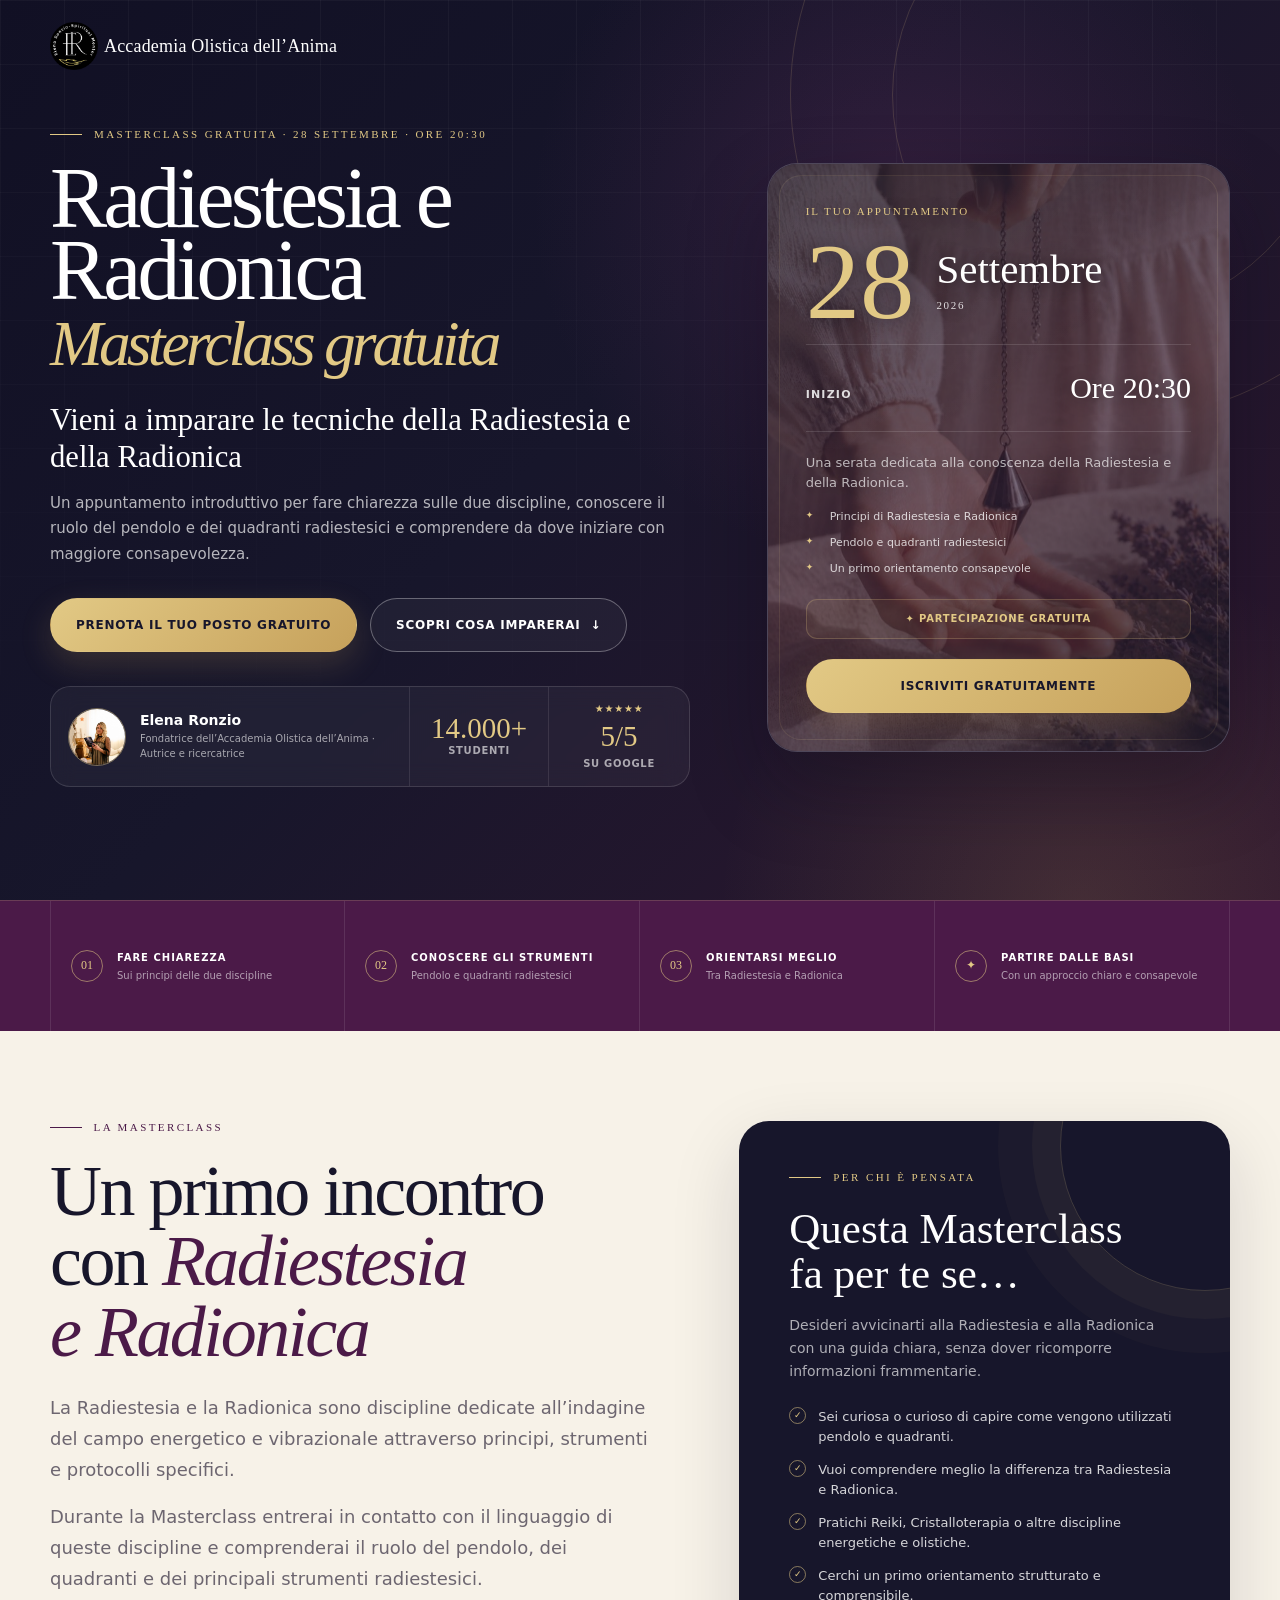
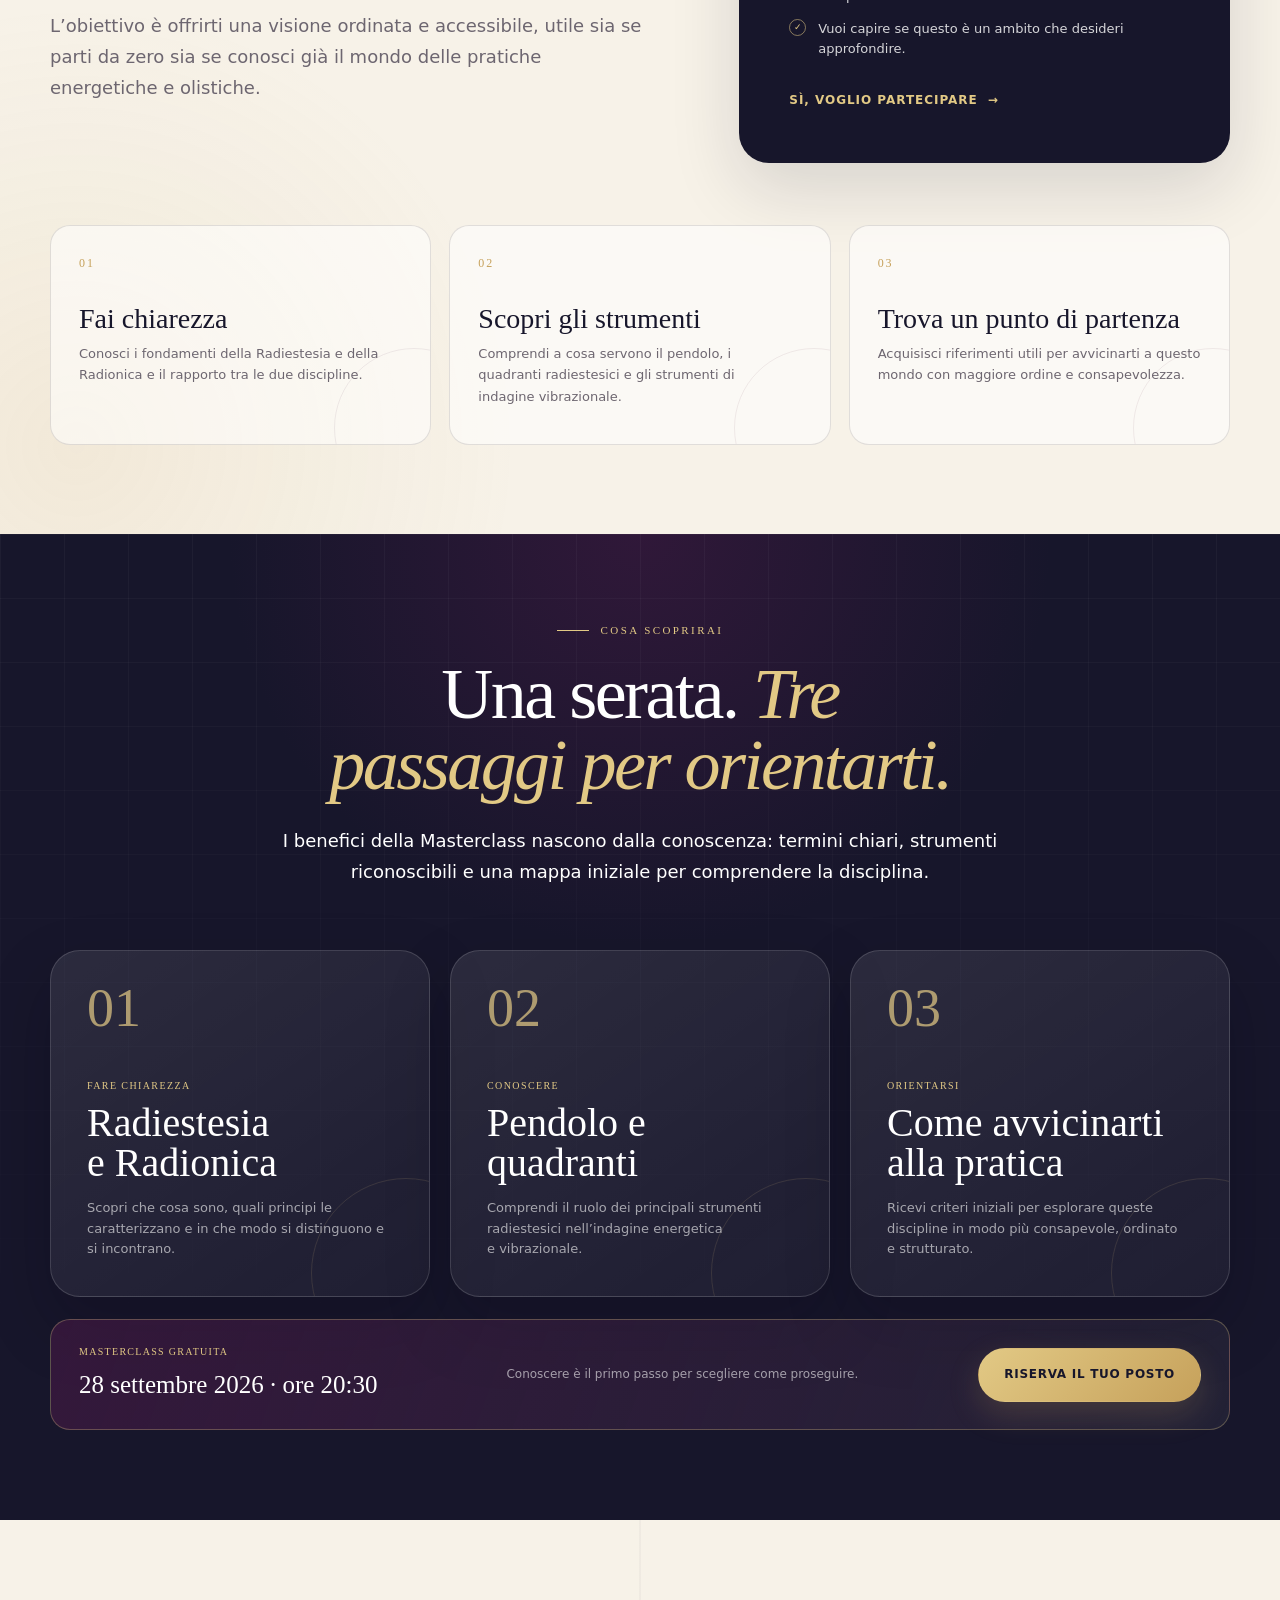
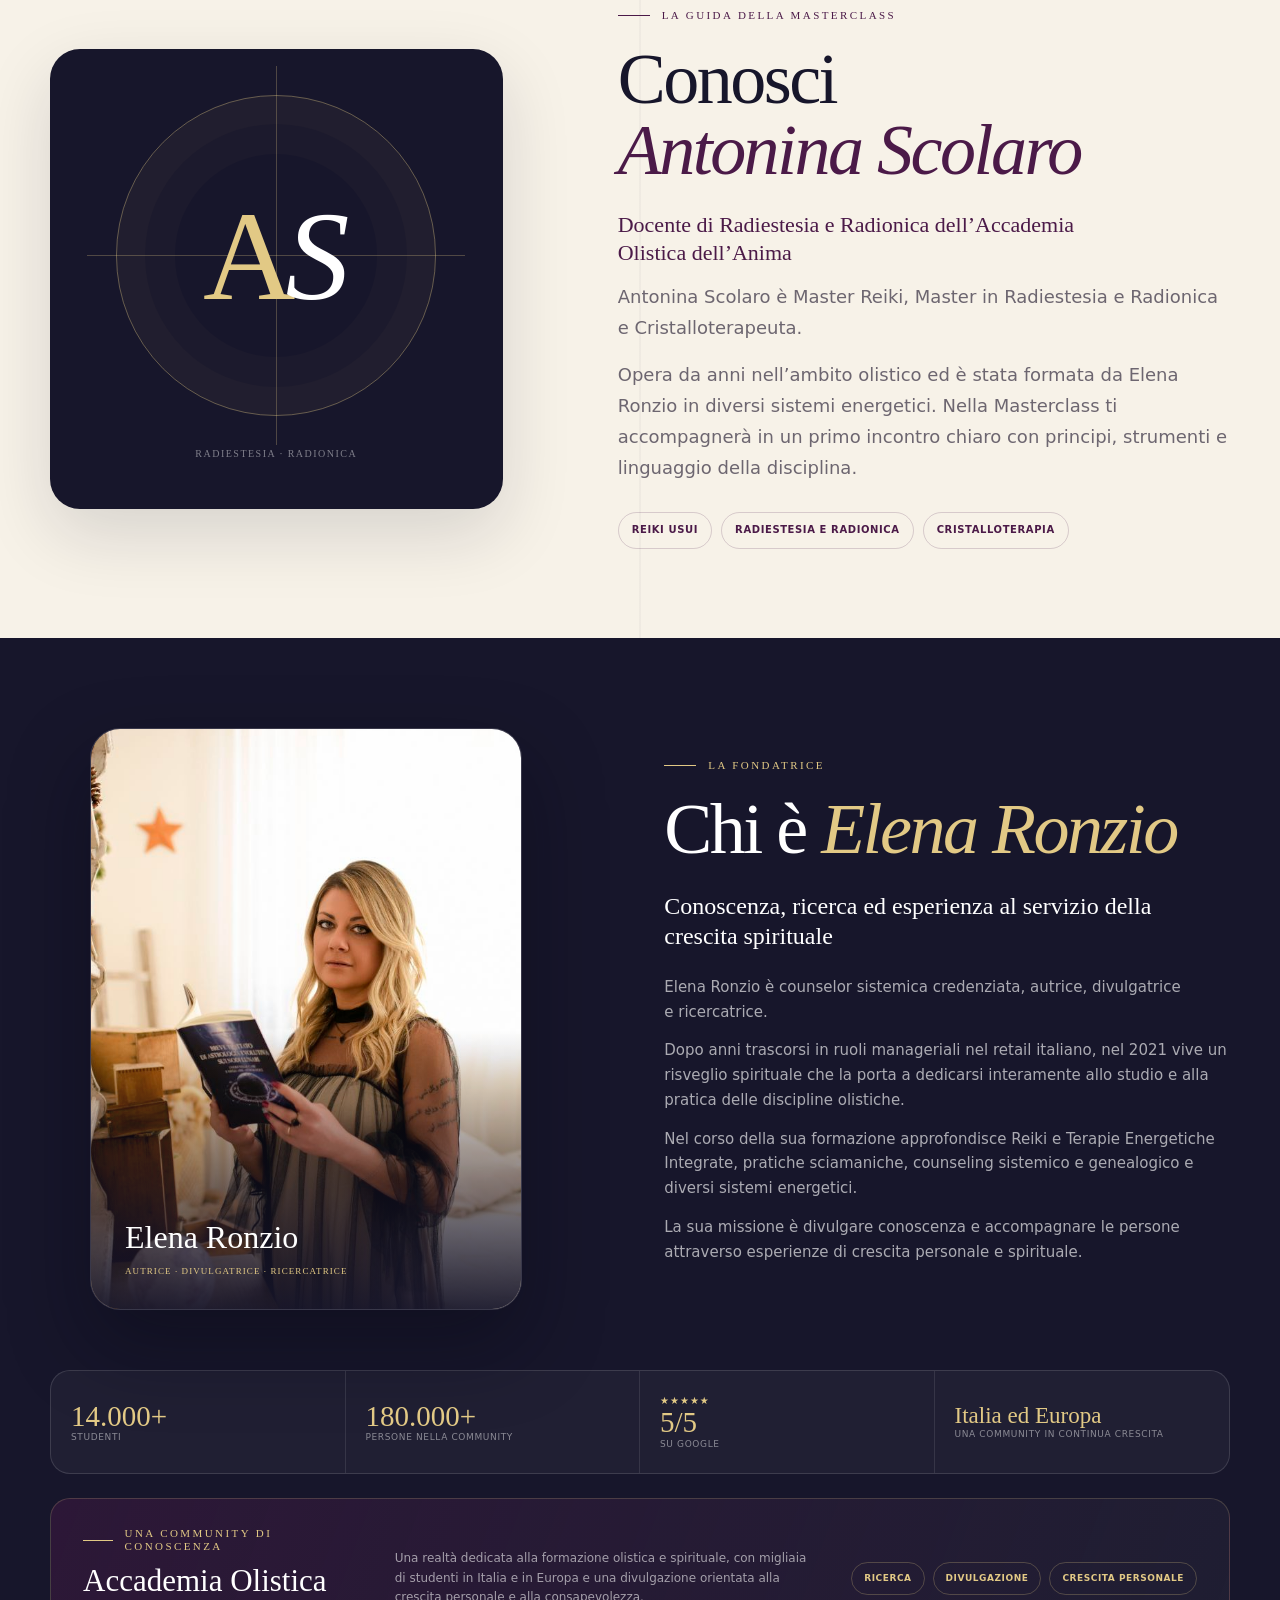
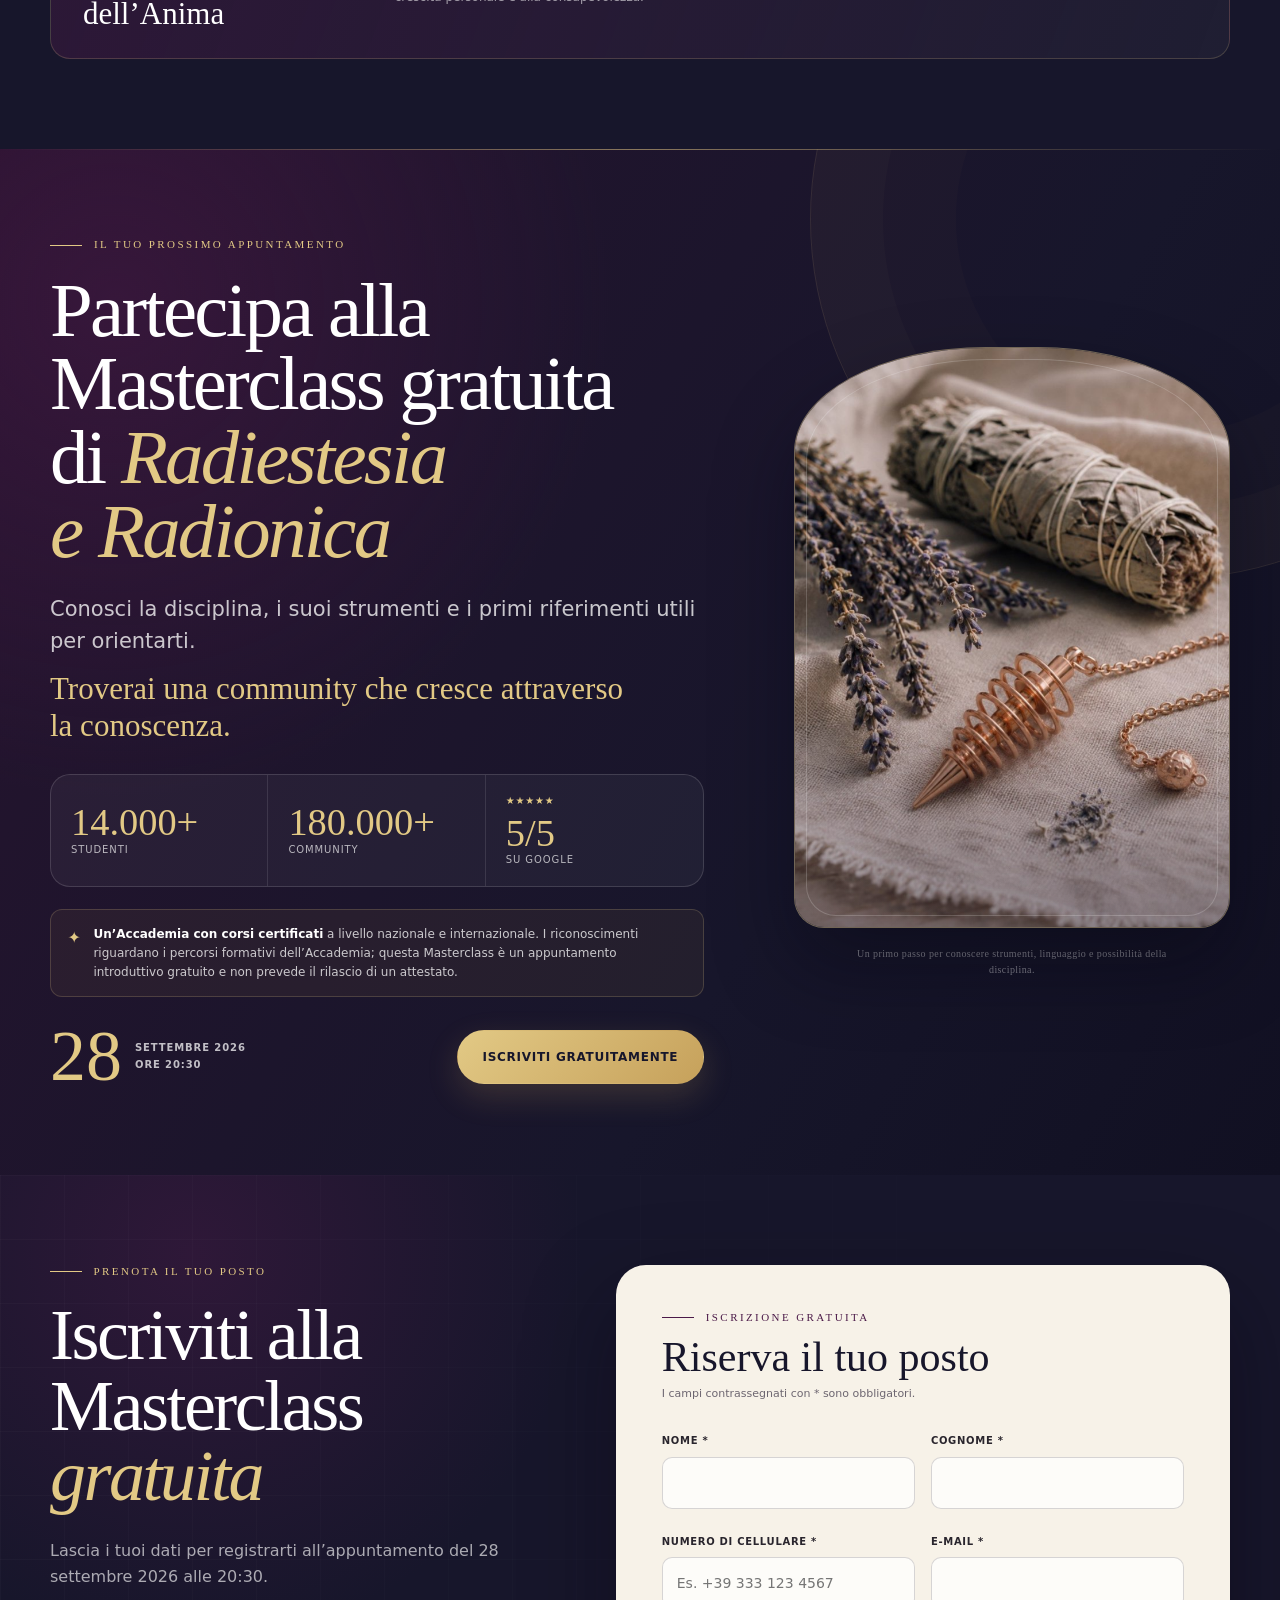
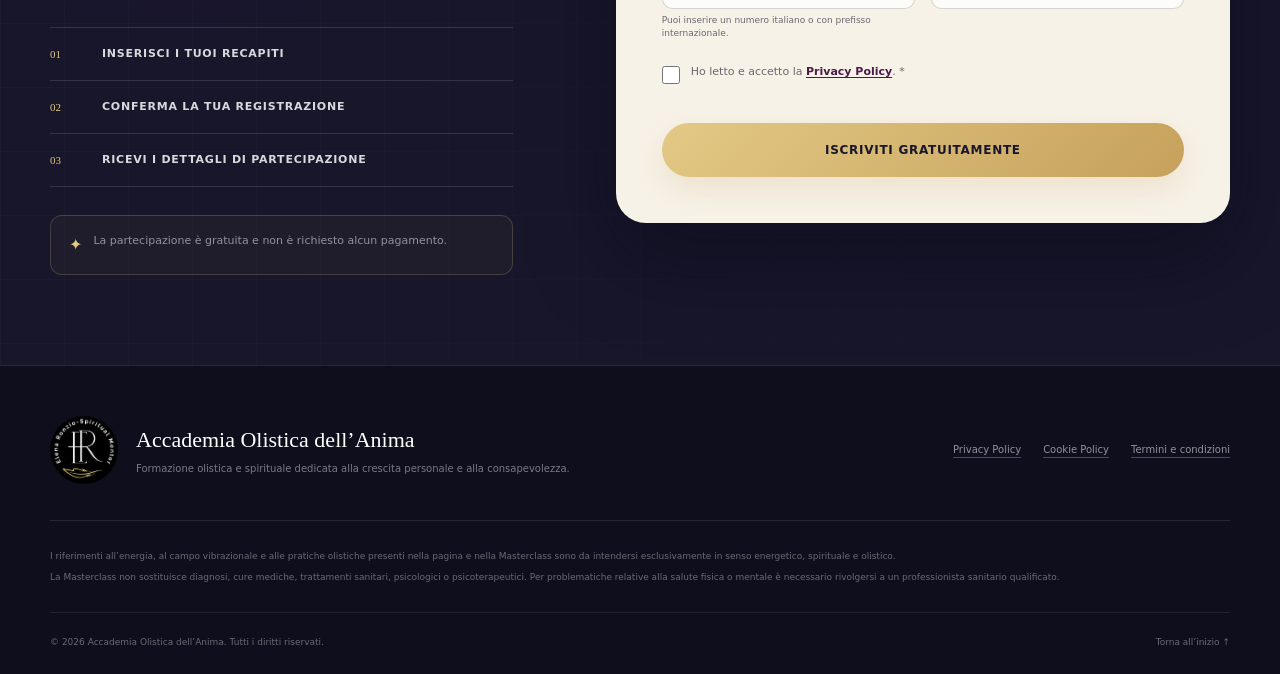
==== index.html @ 761c7198 "Publish landing Masterclass Radiestesia" ====
<!doctype html>
<html lang="it">
<head>
  <meta charset="utf-8">
  <meta name="viewport" content="width=device-width, initial-scale=1">

  <title>Masterclass gratuita di Radiestesia e Radionica | 28 settembre</title>
  <meta name="description" content="Partecipa alla Masterclass gratuita di Radiestesia e Radionica dell’Accademia Olistica dell’Anima: 28 settembre 2026 alle 20:30. Scopri principi, strumenti e tecniche della disciplina.">
  <meta name="theme-color" content="#17162B">

  <!-- TODO PUBBLICAZIONE: sostituire con la URL canonica definitiva.
  <link rel="canonical" href="https://dominio.it/masterclass-radiestesia-radionica/">
  -->

  <meta property="og:type" content="website">
  <meta property="og:locale" content="it_IT">
  <meta property="og:title" content="Masterclass gratuita di Radiestesia e Radionica | 28 settembre">
  <meta property="og:description" content="Un appuntamento gratuito per conoscere Radiestesia e Radionica, il pendolo, i quadranti e i principali strumenti della disciplina. 28 settembre 2026, ore 20:30.">
  <!-- TODO PUBBLICAZIONE: configurare og:url e l’URL assoluto di og:image.
  <meta property="og:url" content="https://dominio.it/masterclass-radiestesia-radionica/">
  <meta property="og:image" content="https://dominio.it/assets/images/og-masterclass-radiestesia.jpg">
  -->

  <link rel="icon" type="image/png" href="assets/images/logo-elena-ronzio.png">
  <link rel="preload" as="image" href="assets/images/logo-elena-ronzio.png">
  <link rel="preload" as="image" href="assets/images/pendolo-masterclass.jpg">
  <link rel="stylesheet" href="css/style.css">
  <script defer src="js/script.js"></script>

  <script type="application/ld+json">
  {
    "@context": "https://schema.org",
    "@type": "Event",
    "name": "Masterclass gratuita di Radiestesia e Radionica",
    "description": "Un appuntamento introduttivo per conoscere i principi, gli strumenti e le tecniche della Radiestesia e della Radionica.",
    "startDate": "2026-09-28T20:30:00+02:00",
    "eventStatus": "https://schema.org/EventScheduled",
    "isAccessibleForFree": true,
    "inLanguage": "it",
    "organizer": {
      "@type": "Organization",
      "name": "Accademia Olistica dell’Anima"
    },
    "performer": {
      "@type": "Person",
      "name": "Antonina Scolaro"
    },
    "offers": {
      "@type": "Offer",
      "price": "0",
      "priceCurrency": "EUR",
      "availability": "https://schema.org/InStock"
    }
  }
  </script>
</head>

<body>
  <a class="skip-link" href="#contenuto">Vai al contenuto</a>

  <header class="site-header" id="site-header">
    <div class="container header__inner">
      <a class="brand" href="#top" aria-label="Torna all’inizio">
        <img
          class="brand__logo"
          src="assets/images/logo-elena-ronzio.png"
          alt="Elena Ronzio – Spiritual Mentor"
          width="1182"
          height="1182"
          decoding="async"
        >
        <span class="brand__name">Accademia Olistica dell’Anima</span>
      </a>
    </div>
  </header>

  <main id="contenuto" tabindex="-1">
    <section class="hero" id="top" aria-labelledby="hero-title">
      <div class="hero__grid" aria-hidden="true"></div>
      <div class="hero__orbit hero__orbit--one" aria-hidden="true"></div>
      <div class="hero__orbit hero__orbit--two" aria-hidden="true"></div>

      <div class="container hero__inner">
        <div class="hero__content" data-reveal="left">
          <p class="eyebrow eyebrow--light"><span></span> Masterclass gratuita · 28 settembre · ore 20:30</p>
          <h1 id="hero-title" data-compose>Radiestesia e<br>Radionica <em>Masterclass gratuita</em></h1>
          <p class="hero__payoff">Vieni a imparare le tecniche della Radiestesia e della Radionica</p>
          <p class="hero__intro">Un appuntamento introduttivo per fare chiarezza sulle due discipline, conoscere il ruolo del pendolo e dei quadranti radiestesici e comprendere da dove iniziare con maggiore consapevolezza.</p>

          <div class="hero__actions">
            <a class="button button--gold" href="#iscrizione">Prenota il tuo posto gratuito</a>
            <a class="button button--ghost" href="#masterclass">Scopri cosa imparerai <span aria-hidden="true">↓</span></a>
          </div>

          <div class="hero-proof" data-stagger aria-label="Elena Ronzio e i numeri dell’Accademia">
            <div class="hero-proof__profile">
              <img src="assets/images/elena-ronzio.jpg" alt="" width="1280" height="853" loading="eager" decoding="async">
              <div>
                <strong>Elena Ronzio</strong>
                <span>Fondatrice dell’Accademia Olistica dell’Anima · Autrice e ricercatrice</span>
              </div>
            </div>
            <div class="hero-proof__item">
              <strong>14.000+</strong>
              <span>studenti</span>
            </div>
            <div class="hero-proof__item hero-proof__rating">
              <span class="stars" aria-label="5 stelle su 5">★★★★★</span>
              <strong>5/5</strong>
              <span>su Google</span>
            </div>
          </div>
        </div>

        <aside class="event-card" aria-label="Dettagli della Masterclass gratuita" data-reveal="scale" data-reveal-delay="1" data-parallax-surface>
          <div class="journey-card__pendulum" aria-hidden="true"><span></span></div>
          <p class="event-card__kicker">Il tuo appuntamento</p>

          <time class="event-card__date" datetime="2026-09-28T20:30:00+02:00" aria-label="28 settembre 2026, ore 20:30">
            <span>28</span>
            <div><strong>Settembre</strong><small>2026</small></div>
          </time>

          <div class="event-card__time">
            <span>Inizio</span>
            <strong>Ore 20:30</strong>
          </div>

          <p class="event-card__intro">Una serata dedicata alla conoscenza della Radiestesia e della Radionica.</p>
          <ul class="event-card__topics">
            <li>Principi di Radiestesia e Radionica</li>
            <li>Pendolo e quadranti radiestesici</li>
            <li>Un primo orientamento consapevole</li>
          </ul>

          <p class="event-card__free"><span aria-hidden="true">✦</span> Partecipazione gratuita</p>
          <a class="button button--gold button--block" href="#iscrizione">Iscriviti gratuitamente</a>
        </aside>
      </div>
    </section>

    <section class="benefit-strip" aria-labelledby="benefit-title">
      <h2 class="sr-only" id="benefit-title">Benefici della Masterclass gratuita</h2>
      <div class="container benefit-strip__grid" data-stagger>
        <article class="benefit-item">
          <span class="benefit-item__icon" aria-hidden="true">01</span>
          <div><strong>Fare chiarezza</strong><span>Sui principi delle due discipline</span></div>
        </article>
        <article class="benefit-item">
          <span class="benefit-item__icon" aria-hidden="true">02</span>
          <div><strong>Conoscere gli strumenti</strong><span>Pendolo e quadranti radiestesici</span></div>
        </article>
        <article class="benefit-item">
          <span class="benefit-item__icon" aria-hidden="true">03</span>
          <div><strong>Orientarsi meglio</strong><span>Tra Radiestesia e Radionica</span></div>
        </article>
        <article class="benefit-item">
          <span class="benefit-item__icon" aria-hidden="true">✦</span>
          <div><strong>Partire dalle basi</strong><span>Con un approccio chiaro e consapevole</span></div>
        </article>
      </div>
    </section>

    <section class="section discipline" id="disciplina" aria-labelledby="discipline-title">
      <div class="container">
        <div class="discipline__top">
          <div class="section-heading" data-reveal="left">
            <p class="eyebrow"><span></span> La Masterclass</p>
            <h2 id="discipline-title" data-compose>Un primo incontro con <em>Radiestesia e Radionica</em></h2>
            <p>La Radiestesia e la Radionica sono discipline dedicate all’indagine del campo energetico e vibrazionale attraverso principi, strumenti e protocolli specifici.</p>
            <p>Durante la Masterclass entrerai in contatto con il linguaggio di queste discipline e comprenderai il ruolo del pendolo, dei quadranti e dei principali strumenti radiestesici.</p>
            <p>L’obiettivo è offrirti una visione ordinata e accessibile, utile sia se parti da zero sia se conosci già il mondo delle pratiche energetiche e olistiche.</p>
          </div>

          <aside class="audience-card" data-reveal="right" data-reveal-delay="1" aria-labelledby="audience-title">
            <p class="eyebrow eyebrow--light"><span></span> Per chi è pensata</p>
            <h3 id="audience-title">Questa Masterclass fa per te se…</h3>
            <p>Desideri avvicinarti alla Radiestesia e alla Radionica con una guida chiara, senza dover ricomporre informazioni frammentarie.</p>
            <ul class="check-list">
              <li>Sei curiosa o curioso di capire come vengono utilizzati pendolo e quadranti.</li>
              <li>Vuoi comprendere meglio la differenza tra Radiestesia e Radionica.</li>
              <li>Pratichi Reiki, Cristalloterapia o altre discipline energetiche e olistiche.</li>
              <li>Cerchi un primo orientamento strutturato e comprensibile.</li>
              <li>Vuoi capire se questo è un ambito che desideri approfondire.</li>
            </ul>
            <a class="text-link" href="#iscrizione">Sì, voglio partecipare <span aria-hidden="true">→</span></a>
          </aside>
        </div>

        <div class="discipline-cards" data-stagger>
          <article class="info-card">
            <span class="info-card__number">01</span>
            <h3>Fai chiarezza</h3>
            <p>Conosci i fondamenti della Radiestesia e della Radionica e il rapporto tra le due discipline.</p>
          </article>
          <article class="info-card">
            <span class="info-card__number">02</span>
            <h3>Scopri gli strumenti</h3>
            <p>Comprendi a cosa servono il pendolo, i quadranti radiestesici e gli strumenti di indagine vibrazionale.</p>
          </article>
          <article class="info-card">
            <span class="info-card__number">03</span>
            <h3>Trova un punto di partenza</h3>
            <p>Acquisisci riferimenti utili per avvicinarti a questo mondo con maggiore ordine e consapevolezza.</p>
          </article>
        </div>
      </div>
    </section>

    <section class="section levels masterclass-program" id="masterclass" aria-labelledby="masterclass-title">
      <div class="levels__grid" aria-hidden="true"></div>
      <div class="container">
        <header class="section-heading section-heading--center section-heading--light" data-reveal="up">
          <p class="eyebrow eyebrow--light"><span></span> Cosa scoprirai</p>
          <h2 id="masterclass-title" data-compose>Una serata. <em>Tre passaggi per orientarti.</em></h2>
          <p>I benefici della Masterclass nascono dalla conoscenza: termini chiari, strumenti riconoscibili e una mappa iniziale per comprendere la disciplina.</p>
        </header>

        <div class="masterclass-steps" data-stagger>
          <article class="masterclass-step">
            <span class="masterclass-step__number">01</span>
            <p class="masterclass-step__label">Fare chiarezza</p>
            <h3>Radiestesia e Radionica</h3>
            <p>Scopri che cosa sono, quali principi le caratterizzano e in che modo si distinguono e si incontrano.</p>
          </article>
          <article class="masterclass-step">
            <span class="masterclass-step__number">02</span>
            <p class="masterclass-step__label">Conoscere</p>
            <h3>Pendolo e quadranti</h3>
            <p>Comprendi il ruolo dei principali strumenti radiestesici nell’indagine energetica e vibrazionale.</p>
          </article>
          <article class="masterclass-step">
            <span class="masterclass-step__number">03</span>
            <p class="masterclass-step__label">Orientarsi</p>
            <h3>Come avvicinarti alla pratica</h3>
            <p>Ricevi criteri iniziali per esplorare queste discipline in modo più consapevole, ordinato e strutturato.</p>
          </article>
        </div>

        <div class="masterclass-ticket" data-reveal="scale">
          <div>
            <span>Masterclass gratuita</span>
            <strong>28 settembre 2026 · ore 20:30</strong>
          </div>
          <p>Conoscere è il primo passo per scegliere come proseguire.</p>
          <a class="button button--gold" href="#iscrizione">Riserva il tuo posto</a>
        </div>
      </div>
    </section>

    <section class="section teacher" id="docente" aria-labelledby="teacher-title">
      <div class="container teacher__inner">
        <div class="teacher__monogram" aria-hidden="true" data-reveal="scale">
          <div class="teacher__dial"><span>A</span><span>S</span></div>
          <p>Radiestesia · Radionica</p>
        </div>

        <div class="section-heading" data-reveal="right" data-reveal-delay="1">
          <p class="eyebrow"><span></span> La guida della Masterclass</p>
          <h2 id="teacher-title" data-compose>Conosci <em>Antonina Scolaro</em></h2>
          <p class="teacher__role">Docente di Radiestesia e Radionica dell’Accademia Olistica dell’Anima</p>
          <p>Antonina Scolaro è Master Reiki, Master in Radiestesia e Radionica e Cristalloterapeuta.</p>
          <p>Opera da anni nell’ambito olistico ed è stata formata da Elena Ronzio in diversi sistemi energetici. Nella Masterclass ti accompagnerà in un primo incontro chiaro con principi, strumenti e linguaggio della disciplina.</p>
          <div class="teacher__subjects" aria-label="Discipline approfondite">
            <span>Reiki Usui</span>
            <span>Radiestesia e Radionica</span>
            <span>Cristalloterapia</span>
          </div>
        </div>
      </div>
    </section>

    <section class="section founder" id="accademia" aria-labelledby="founder-title">
      <div class="container founder__inner">
        <figure class="founder__portrait" data-reveal="left">
          <div class="founder__image-wrap">
            <img
              src="assets/images/elena-ronzio.jpg"
              alt="Elena Ronzio, fondatrice dell’Accademia Olistica dell’Anima"
              width="1280"
              height="853"
              loading="lazy"
              decoding="async"
            >
            <div class="founder__caption">
              <strong>Elena Ronzio</strong>
              <span>Autrice · Divulgatrice · Ricercatrice</span>
            </div>
          </div>
        </figure>

        <div class="founder__content" data-reveal="right" data-reveal-delay="1">
          <p class="eyebrow eyebrow--light"><span></span> La fondatrice</p>
          <h2 id="founder-title" data-compose>Chi è <em>Elena Ronzio</em></h2>
          <p class="founder__subtitle">Conoscenza, ricerca ed esperienza al servizio della crescita spirituale</p>
          <p>Elena Ronzio è counselor sistemica credenziata, autrice, divulgatrice e ricercatrice.</p>
          <p>Dopo anni trascorsi in ruoli manageriali nel retail italiano, nel 2021 vive un risveglio spirituale che la porta a dedicarsi interamente allo studio e alla pratica delle discipline olistiche.</p>
          <p>Nel corso della sua formazione approfondisce Reiki e Terapie Energetiche Integrate, pratiche sciamaniche, counseling sistemico e genealogico e diversi sistemi energetici.</p>
          <p>La sua missione è divulgare conoscenza e accompagnare le persone attraverso esperienze di crescita personale e spirituale.</p>
        </div>
      </div>

      <div class="container founder__stats" data-stagger aria-label="Numeri dell’Accademia">
        <div><strong>14.000+</strong><span>studenti</span></div>
        <div><strong>180.000+</strong><span>persone nella community</span></div>
        <div class="founder__rating"><span class="stars" aria-label="5 stelle su 5">★★★★★</span><strong>5/5</strong><span>su Google</span></div>
        <div><strong>Italia ed Europa</strong><span>una community in continua crescita</span></div>
      </div>

      <article class="container academy-card" data-reveal="scale">
        <div>
          <p class="eyebrow eyebrow--light"><span></span> Una community di conoscenza</p>
          <h3>Accademia Olistica dell’Anima</h3>
        </div>
        <p>Una realtà dedicata alla formazione olistica e spirituale, con migliaia di studenti in Italia e in Europa e una divulgazione orientata alla crescita personale e alla consapevolezza.</p>
        <div class="academy-card__marks" aria-label="Ambiti dell’Accademia">
          <span>Ricerca</span>
          <span>Divulgazione</span>
          <span>Crescita personale</span>
        </div>
      </article>
    </section>

    <section class="section community-event" id="appuntamento" aria-labelledby="appointment-title">
      <div class="community-event__orbit" aria-hidden="true"></div>
      <div class="container community-event__inner">
        <div class="community-event__content" data-reveal="left">
          <p class="eyebrow eyebrow--light"><span></span> Il tuo prossimo appuntamento</p>
          <h2 id="appointment-title" data-compose>Partecipa alla Masterclass gratuita di <em>Radiestesia e Radionica</em></h2>
          <p class="community-event__lead">Conosci la disciplina, i suoi strumenti e i primi riferimenti utili per orientarti.</p>
          <p class="community-event__community">Troverai una community che cresce attraverso la conoscenza.</p>

          <div class="community-event__proof" data-stagger aria-label="Numeri e riconoscimenti dell’Accademia">
            <div><strong>14.000+</strong><span>studenti</span></div>
            <div><strong>180.000+</strong><span>community</span></div>
            <div class="community-event__rating"><span class="stars" aria-label="5 stelle su 5">★★★★★</span><strong>5/5</strong><span>su Google</span></div>
          </div>

          <div class="community-event__recognition" data-reveal="up">
            <span aria-hidden="true">✦</span>
            <p><strong>Un’Accademia con corsi certificati</strong> a livello nazionale e internazionale. I riconoscimenti riguardano i percorsi formativi dell’Accademia; questa Masterclass è un appuntamento introduttivo gratuito e non prevede il rilascio di un attestato.</p>
          </div>

          <div class="community-event__action">
            <time datetime="2026-09-28T20:30:00+02:00" aria-label="28 settembre 2026, ore 20:30">
              <strong>28</strong>
              <span>Settembre 2026<br>Ore 20:30</span>
            </time>
            <a class="button button--gold" href="#iscrizione">Iscriviti gratuitamente</a>
          </div>
        </div>

        <figure class="community-event__visual" data-reveal="right">
          <div class="community-event__image-frame">
            <img src="assets/images/pendolo-community.jpg" alt="Pendolo radiestesico in rame accanto a lavanda e salvia" width="869" height="1100" loading="lazy" decoding="async" data-parallax>
          </div>
          <figcaption>Un primo passo per conoscere strumenti, linguaggio e possibilità della disciplina.</figcaption>
        </figure>
      </div>
    </section>

    <section class="section contact" id="iscrizione" aria-labelledby="registration-title">
      <div class="contact__grid" aria-hidden="true"></div>
      <div class="container contact__inner">
        <div class="contact__content" data-reveal="left">
          <p class="eyebrow eyebrow--light"><span></span> Prenota il tuo posto</p>
          <h2 id="registration-title" data-compose>Iscriviti alla Masterclass <em>gratuita</em></h2>
          <p>Lascia i tuoi dati per registrarti all’appuntamento del 28 settembre 2026 alle 20:30.</p>

          <ol class="contact-steps" data-stagger>
            <li><span>01</span><strong>Inserisci i tuoi recapiti</strong></li>
            <li><span>02</span><strong>Conferma la tua registrazione</strong></li>
            <li><span>03</span><strong>Ricevi i dettagli di partecipazione</strong></li>
          </ol>

          <div class="contact__reassurance">
            <span aria-hidden="true">✦</span>
            <p>La partecipazione è gratuita e non è richiesto alcun pagamento.</p>
          </div>
        </div>

        <form class="lead-form" id="lead-form" novalidate data-reveal="right" data-reveal-delay="1">
          <header class="lead-form__header">
            <p class="eyebrow"><span></span> Iscrizione gratuita</p>
            <h3>Riserva il tuo posto</h3>
            <p>I campi contrassegnati con * sono obbligatori.</p>
          </header>

          <input type="hidden" name="interest" value="masterclass-radiestesia-2026-09-28">

          <div class="form-grid">
            <div class="field">
              <label for="first-name">Nome *</label>
              <input id="first-name" name="firstName" type="text" autocomplete="given-name" required aria-describedby="first-name-error">
              <span class="field__error" id="first-name-error" aria-live="polite"></span>
            </div>
            <div class="field">
              <label for="last-name">Cognome *</label>
              <input id="last-name" name="lastName" type="text" autocomplete="family-name" required aria-describedby="last-name-error">
              <span class="field__error" id="last-name-error" aria-live="polite"></span>
            </div>
            <div class="field">
              <label for="phone">Numero di cellulare *</label>
              <input id="phone" name="phone" type="tel" inputmode="tel" autocomplete="tel" placeholder="Es. +39 333 123 4567" pattern="[+0-9 ().-]{7,20}" required aria-describedby="phone-hint phone-error">
              <span class="field__hint" id="phone-hint">Puoi inserire un numero italiano o con prefisso internazionale.</span>
              <span class="field__error" id="phone-error" aria-live="polite"></span>
            </div>
            <div class="field">
              <label for="email">E-mail *</label>
              <input id="email" name="email" type="email" autocomplete="email" required aria-describedby="email-error">
              <span class="field__error" id="email-error" aria-live="polite"></span>
            </div>

            <div class="honeypot" aria-hidden="true">
              <label for="website">Non compilare questo campo</label>
              <input id="website" name="website" type="text" tabindex="-1" autocomplete="off">
            </div>

            <div class="field field--full field--checkbox">
              <input id="privacy" name="privacy" type="checkbox" required aria-describedby="privacy-error">
              <label for="privacy">Ho letto e accetto la <a href="privacy-policy.html" data-legal-dialog data-dialog-title="Privacy Policy">Privacy Policy</a>. *</label>
              <span class="field__error" id="privacy-error" aria-live="polite"></span>
            </div>
          </div>

          <button class="button button--gold button--block lead-form__submit" type="submit">
            <span>Iscriviti gratuitamente</span>
          </button>
          <div class="form-status" id="form-status" role="status" aria-live="polite" tabindex="-1"></div>
        </form>
      </div>
    </section>
  </main>

  <footer class="site-footer">
    <div class="container site-footer__top">
      <div class="footer-brand">
        <img src="assets/images/logo-elena-ronzio.png" alt="Elena Ronzio – Spiritual Mentor" width="1182" height="1182" loading="lazy" decoding="async">
        <div><strong>Accademia Olistica dell’Anima</strong><p>Formazione olistica e spirituale dedicata alla crescita personale e alla consapevolezza.</p></div>
      </div>
      <nav class="footer-nav" aria-label="Link legali">
        <a href="privacy-policy.html" data-legal-dialog data-dialog-title="Privacy Policy">Privacy Policy</a>
        <a href="cookie-policy.html" data-legal-dialog data-dialog-title="Cookie Policy">Cookie Policy</a>
        <a href="termini-condizioni.html" data-legal-dialog data-dialog-title="Termini e condizioni">Termini e condizioni</a>
      </nav>
    </div>

    <div class="container site-footer__disclaimer">
      <p>I riferimenti all’energia, al campo vibrazionale e alle pratiche olistiche presenti nella pagina e nella Masterclass sono da intendersi esclusivamente in senso energetico, spirituale e olistico.</p>
      <p>La Masterclass non sostituisce diagnosi, cure mediche, trattamenti sanitari, psicologici o psicoterapeutici. Per problematiche relative alla salute fisica o mentale è necessario rivolgersi a un professionista sanitario qualificato.</p>
    </div>

    <div class="container site-footer__bottom">
      <p>© <span id="current-year">2026</span> Accademia Olistica dell’Anima. Tutti i diritti riservati.</p>
      <a href="#top">Torna all’inizio <span aria-hidden="true">↑</span></a>
    </div>
  </footer>

  <div class="mobile-cta" id="mobile-cta">
    <div><strong>Masterclass gratuita</strong><span>28 settembre · ore 20:30</span></div>
    <a class="button button--gold button--sm" href="#iscrizione">Iscriviti gratis</a>
  </div>

  <dialog class="legal-dialog" id="legal-dialog" aria-labelledby="legal-dialog-title">
    <div class="legal-dialog__surface">
      <header class="legal-dialog__header">
        <div>
          <span>Accademia Olistica dell’Anima</span>
          <h2 id="legal-dialog-title">Documento legale</h2>
        </div>
        <button class="legal-dialog__close" type="button" data-legal-close aria-label="Chiudi il documento">
          <span aria-hidden="true">×</span>
        </button>
      </header>
      <div class="legal-dialog__body">
        <iframe id="legal-dialog-frame" title="Documento legale" loading="lazy"></iframe>
      </div>
    </div>
  </dialog>
</body>
</html>
---- css/style.css ----
/*
  Landing Masterclass gratuita di Radiestesia e Radionica
  ---------------------------------------------------------------
  I file font previsti dal design system sono:
  - Perandory-Condensed.woff2
  - OldNewspaperTypes-Regular.woff2
  - PublicSans-Regular.woff2
  - PublicSans-SemiBold.woff2
  - PublicSans-Bold.woff2

  Inserirli in /assets/fonts e attivare i blocchi @font-face qui sotto.
  Le dichiarazioni restano commentate finché i file originali non vengono
  forniti, evitando richieste 404. Il layout include fallback metricamente
  robusti e mantiene la stessa gerarchia visiva.
*/

/*
@font-face {
  font-family: "Perandory Condensed";
  src: url("../assets/fonts/Perandory-Condensed.woff2") format("woff2");
  font-style: normal;
  font-weight: 400;
  font-display: swap;
}

@font-face {
  font-family: "OldNewspaperTypes";
  src: url("../assets/fonts/OldNewspaperTypes-Regular.woff2") format("woff2");
  font-style: normal;
  font-weight: 400;
  font-display: swap;
}

@font-face {
  font-family: "Public Sans";
  src: url("../assets/fonts/PublicSans-Regular.woff2") format("woff2");
  font-style: normal;
  font-weight: 400;
  font-display: swap;
}

@font-face {
  font-family: "Public Sans";
  src: url("../assets/fonts/PublicSans-SemiBold.woff2") format("woff2");
  font-style: normal;
  font-weight: 600;
  font-display: swap;
}

@font-face {
  font-family: "Public Sans";
  src: url("../assets/fonts/PublicSans-Bold.woff2") format("woff2");
  font-style: normal;
  font-weight: 700;
  font-display: swap;
}
*/

:root {
  --purple: #4b1a48;
  --purple-dark: #351132;
  --night: #17162b;
  --night-soft: #23213b;
  --gold: #c6a15b;
  --gold-light: #e2c985;
  --ivory: #f7f2e8;
  --ivory-deep: #eee5d6;
  --white: #ffffff;
  --ink: #29252d;
  --muted: #6d6670;
  --line: rgba(41, 37, 45, 0.13);
  --line-light: rgba(255, 255, 255, 0.15);
  --success: #1f6e53;
  --error: #a62e40;

  --font-display: "Perandory Condensed", "Bodoni 72", Didot, Georgia, serif;
  --font-editorial: "OldNewspaperTypes", "American Typewriter", Georgia, "Times New Roman", serif;
  --font-body: "Public Sans", Inter, ui-sans-serif, system-ui, -apple-system, BlinkMacSystemFont, "Segoe UI", Arial, sans-serif;

  --container: 1180px;
  --radius-sm: 12px;
  --radius: 20px;
  --radius-lg: 30px;
  --shadow-sm: 0 12px 30px rgba(23, 22, 43, 0.08);
  --shadow: 0 25px 70px rgba(23, 22, 43, 0.14);
  --ease: cubic-bezier(0.22, 1, 0.36, 1);
  --header-height: 0px;
}

*,
*::before,
*::after {
  box-sizing: border-box;
}

html {
  scroll-behavior: smooth;
  scroll-padding-top: calc(var(--header-height) + 20px);
  overflow-x: hidden;
}

@supports (overflow: clip) {
  html,
  body {
    overflow-x: clip;
  }
}

body {
  margin: 0;
  background: var(--ivory);
  color: var(--ink);
  font-family: var(--font-body);
  font-size: 16px;
  line-height: 1.65;
  -webkit-font-smoothing: antialiased;
  overflow-x: hidden;
}

body.menu-open {
  overflow: hidden;
}

img,
svg {
  display: block;
  max-width: 100%;
}

button,
input,
select {
  color: inherit;
  font: inherit;
}

button,
a {
  -webkit-tap-highlight-color: transparent;
}

a {
  color: inherit;
  text-decoration: none;
}

p,
h1,
h2,
h3,
h4,
ul,
ol,
dl,
figure {
  margin-top: 0;
}

h1,
h2,
h3,
h4 {
  text-wrap: balance;
}

p {
  text-wrap: pretty;
}

::selection {
  background: var(--gold);
  color: var(--night);
}

:focus-visible {
  outline: 3px solid var(--gold-light);
  outline-offset: 4px;
}

[id] {
  scroll-margin-top: calc(var(--header-height) + 22px);
}

.container {
  width: min(calc(100% - 48px), var(--container));
  margin-inline: auto;
}

.section {
  position: relative;
  padding-block: clamp(76px, 7vw, 104px);
}

.sr-only {
  position: absolute !important;
  width: 1px !important;
  height: 1px !important;
  padding: 0 !important;
  margin: -1px !important;
  overflow: hidden !important;
  clip: rect(0, 0, 0, 0) !important;
  white-space: nowrap !important;
  border: 0 !important;
}

.skip-link {
  position: fixed;
  z-index: 9999;
  top: 12px;
  left: 12px;
  padding: 10px 16px;
  border-radius: 999px;
  background: var(--gold-light);
  color: var(--night);
  font-size: 13px;
  font-weight: 700;
  transform: translateY(-150%);
  transition: transform 0.2s ease;
}

.skip-link:focus {
  transform: translateY(0);
}

.eyebrow {
  display: flex;
  align-items: center;
  gap: 12px;
  margin-bottom: 22px;
  color: var(--purple);
  font-family: var(--font-editorial);
  font-size: 11px;
  line-height: 1.2;
  letter-spacing: 0.22em;
  text-transform: uppercase;
}

.eyebrow > span {
  width: 32px;
  height: 1px;
  background: currentColor;
}

.eyebrow--light {
  color: var(--gold-light);
}

.section-heading {
  max-width: 680px;
}

.section-heading h2,
.founder__content h2,
.contact__content h2 {
  margin-bottom: 26px;
  color: var(--night);
  font-family: var(--font-display);
  font-size: clamp(43px, 5.7vw, 72px);
  font-weight: 400;
  line-height: 0.98;
  letter-spacing: -0.035em;
}

.section-heading h2 em,
.founder__content h2 em,
.contact__content h2 em {
  color: var(--purple);
  font-style: italic;
}

.section-heading > p:not(.eyebrow) {
  margin-bottom: 16px;
  color: var(--muted);
  font-size: clamp(16px, 1.6vw, 18px);
  line-height: 1.72;
}

.section-heading--center {
  margin-inline: auto;
  text-align: center;
}

.section-heading--center .eyebrow {
  justify-content: center;
}

.section-heading--light h2,
.section-heading--light > p:not(.eyebrow) {
  color: var(--white);
}

.section-heading--light h2 em {
  color: var(--gold-light);
}

.button {
  position: relative;
  display: inline-flex;
  min-height: 54px;
  align-items: center;
  justify-content: center;
  gap: 10px;
  overflow: hidden;
  padding: 15px 25px;
  border: 1px solid transparent;
  border-radius: 999px;
  cursor: pointer;
  font-family: var(--font-body);
  font-size: 12px;
  font-weight: 700;
  line-height: 1.2;
  letter-spacing: 0.06em;
  text-align: center;
  text-transform: uppercase;
  transition: transform 0.3s var(--ease), box-shadow 0.3s ease, background-color 0.3s ease, color 0.3s ease, border-color 0.3s ease;
}

.button::before {
  position: absolute;
  inset: 0;
  background: linear-gradient(110deg, transparent 20%, rgba(255, 255, 255, 0.25) 48%, transparent 72%);
  content: "";
  transform: translateX(-120%);
  transition: transform 0.6s var(--ease);
}

.button:hover {
  transform: translateY(-2px);
}

.button:hover::before {
  transform: translateX(120%);
}

.button--gold {
  background: linear-gradient(135deg, var(--gold-light), var(--gold));
  box-shadow: 0 12px 32px rgba(198, 161, 91, 0.2);
  color: var(--night);
}

.button--gold:hover {
  box-shadow: 0 16px 40px rgba(198, 161, 91, 0.32);
}

.button--ghost {
  border-color: rgba(255, 255, 255, 0.32);
  background: rgba(255, 255, 255, 0.04);
  color: var(--white);
}

.button--ghost:hover {
  border-color: var(--gold-light);
  background: rgba(255, 255, 255, 0.09);
}

.button--dark {
  background: var(--night);
  box-shadow: 0 12px 30px rgba(23, 22, 43, 0.18);
  color: var(--white);
}

.button--dark:hover {
  background: var(--purple);
}

.button--sm {
  min-height: 44px;
  padding: 12px 19px;
  font-size: 10px;
}

.button--block {
  width: 100%;
}

.text-link {
  display: inline-flex;
  align-items: center;
  gap: 10px;
  color: var(--gold-light);
  font-size: 12px;
  font-weight: 700;
  letter-spacing: 0.08em;
  text-transform: uppercase;
}

.text-link span {
  transition: transform 0.25s var(--ease);
}

.text-link:hover span {
  transform: translateX(5px);
}

/* Header */
.site-header {
  position: absolute;
  z-index: 1000;
  top: 0;
  right: 0;
  left: 0;
  min-height: var(--header-height);
  border: 0;
  background: transparent;
  box-shadow: none;
  pointer-events: none;
}

.site-header.is-scrolled {
  background: transparent;
  box-shadow: none;
}

.header__inner {
  display: flex;
  min-height: 92px;
  align-items: center;
  gap: 24px;
  padding-block: 18px;
}

.brand {
  display: inline-flex;
  flex: 0 0 auto;
  align-items: center;
  gap: 12px;
  color: var(--white);
  pointer-events: auto;
}

.brand__logo {
  width: 48px;
  height: 48px;
  flex: 0 0 48px;
  object-fit: contain;
}

.brand__name {
  font-family: var(--font-display);
  font-size: 18px;
  line-height: 1;
  letter-spacing: 0.01em;
  white-space: nowrap;
}

.desktop-nav {
  display: flex;
  flex: 1;
  align-items: center;
  justify-content: center;
  gap: clamp(14px, 1.55vw, 24px);
}

.desktop-nav a {
  position: relative;
  color: rgba(255, 255, 255, 0.75);
  font-size: 11px;
  font-weight: 600;
  white-space: nowrap;
}

.desktop-nav a::after {
  position: absolute;
  right: 0;
  bottom: -8px;
  left: 0;
  height: 1px;
  background: var(--gold-light);
  content: "";
  transform: scaleX(0);
  transition: transform 0.25s var(--ease);
}

.desktop-nav a:hover,
.desktop-nav a[aria-current="true"] {
  color: var(--white);
}

.desktop-nav a:hover::after,
.desktop-nav a[aria-current="true"]::after {
  transform: scaleX(1);
}

.header__cta {
  flex: 0 0 auto;
  border-color: rgba(226, 201, 133, 0.55);
  color: var(--gold-light);
}

.header__cta:hover {
  border-color: var(--gold-light);
  background: var(--gold-light);
  color: var(--night);
}

.menu-toggle {
  display: none;
  width: 46px;
  height: 46px;
  flex: 0 0 46px;
  flex-direction: column;
  align-items: center;
  justify-content: center;
  gap: 5px;
  padding: 0;
  border: 1px solid rgba(255, 255, 255, 0.22);
  border-radius: 50%;
  background: transparent;
  cursor: pointer;
}

.menu-toggle span {
  width: 18px;
  height: 1px;
  background: var(--white);
  transition: transform 0.25s ease, opacity 0.25s ease;
}

.menu-toggle[aria-expanded="true"] span:nth-child(1) {
  transform: translateY(6px) rotate(45deg);
}

.menu-toggle[aria-expanded="true"] span:nth-child(2) {
  opacity: 0;
}

.menu-toggle[aria-expanded="true"] span:nth-child(3) {
  transform: translateY(-6px) rotate(-45deg);
}

.mobile-nav {
  position: absolute;
  top: 100%;
  right: 0;
  left: 0;
  border-top: 1px solid var(--line-light);
  background: rgba(23, 22, 43, 0.99);
  box-shadow: 0 25px 40px rgba(13, 12, 26, 0.25);
}

.mobile-nav[hidden] {
  display: none;
}

.mobile-nav__inner {
  display: grid;
  padding-block: 18px 28px;
}

.mobile-nav a {
  padding: 13px 2px;
  border-bottom: 1px solid rgba(255, 255, 255, 0.08);
  color: rgba(255, 255, 255, 0.88);
  font-size: 14px;
  font-weight: 600;
}

/* Hero */
.hero {
  position: relative;
  min-height: calc(100svh - var(--header-height));
  overflow: hidden;
  padding-block: clamp(112px, 10vw, 132px) clamp(76px, 7vw, 104px);
  background:
    radial-gradient(circle at 70% 23%, rgba(120, 51, 105, 0.28), transparent 32%),
    linear-gradient(135deg, #111024 0%, var(--night) 46%, #2f172f 100%);
  color: var(--white);
}

.hero::after {
  position: absolute;
  right: -14%;
  bottom: -43%;
  width: 760px;
  height: 760px;
  border-radius: 50%;
  background: radial-gradient(circle, rgba(198, 161, 91, 0.16), transparent 67%);
  content: "";
  pointer-events: none;
}

.hero__grid,
.levels__grid,
.contact__grid {
  position: absolute;
  inset: 0;
  background-image:
    linear-gradient(rgba(255, 255, 255, 0.035) 1px, transparent 1px),
    linear-gradient(90deg, rgba(255, 255, 255, 0.035) 1px, transparent 1px);
  background-size: 64px 64px;
  mask-image: linear-gradient(to bottom, black, transparent 90%);
  pointer-events: none;
}

.hero__orbit {
  position: absolute;
  border: 1px solid rgba(226, 201, 133, 0.16);
  border-radius: 50%;
  pointer-events: none;
}

.hero__orbit--one {
  top: -230px;
  right: -160px;
  width: 650px;
  height: 650px;
}

.hero__orbit--two {
  top: -125px;
  right: -52px;
  width: 440px;
  height: 440px;
}

.hero__inner {
  position: relative;
  z-index: 1;
  display: grid;
  align-items: center;
  grid-template-columns: minmax(0, 1.12fr) minmax(370px, 0.88fr);
  gap: clamp(48px, 7vw, 92px);
}

.hero__content {
  min-width: 0;
}

.hero h1 {
  max-width: 760px;
  margin-bottom: 28px;
  font-family: var(--font-display);
  font-size: clamp(62px, 7.5vw, 106px);
  font-weight: 400;
  line-height: 0.84;
  letter-spacing: -0.045em;
}

.hero h1 em {
  color: var(--gold-light);
  font-style: italic;
}

.hero__payoff {
  max-width: 700px;
  margin-bottom: 15px;
  color: var(--white);
  font-family: var(--font-display);
  font-size: clamp(23px, 2.4vw, 31px);
  line-height: 1.2;
}

.hero__intro {
  max-width: 700px;
  margin-bottom: 30px;
  color: rgba(255, 255, 255, 0.69);
  font-size: 15px;
  line-height: 1.72;
}

.hero__actions {
  display: flex;
  flex-wrap: wrap;
  gap: 13px;
  margin-bottom: 34px;
}

.hero-proof {
  display: grid;
  max-width: 720px;
  border: 1px solid rgba(255, 255, 255, 0.13);
  border-radius: var(--radius);
  background: rgba(255, 255, 255, 0.045);
  grid-template-columns: repeat(3, minmax(0, 1fr));
  backdrop-filter: blur(12px);
}

.hero-proof__item {
  display: flex;
  min-height: 82px;
  flex-direction: column;
  justify-content: center;
  padding: 14px 18px;
  border-right: 1px solid rgba(255, 255, 255, 0.1);
}

.hero-proof__item:last-child {
  border-right: 0;
}

.hero-proof__item strong {
  color: var(--gold-light);
  font-family: var(--font-display);
  font-size: 27px;
  font-weight: 400;
  line-height: 1.1;
}

.hero-proof__item span {
  color: rgba(255, 255, 255, 0.62);
  font-size: 10px;
  font-weight: 600;
  letter-spacing: 0.07em;
  text-transform: uppercase;
}

.hero-proof__item:last-child strong {
  margin-top: 3px;
  font-family: var(--font-body);
  font-size: 14px;
  font-weight: 700;
}

.hero-proof__rating .stars {
  margin-bottom: 3px;
  color: var(--gold-light);
  font-size: 11px;
  letter-spacing: 0.12em;
}

.hero-proof__rating strong small {
  color: rgba(255, 255, 255, 0.55);
  font-family: var(--font-body);
  font-size: 9px;
  text-transform: uppercase;
}

.journey-card {
  position: relative;
  padding: 34px;
  border: 1px solid rgba(255, 255, 255, 0.17);
  border-radius: var(--radius-lg);
  background: linear-gradient(155deg, rgba(255, 255, 255, 0.11), rgba(255, 255, 255, 0.035));
  box-shadow: 0 35px 80px rgba(9, 8, 20, 0.3);
  backdrop-filter: blur(20px);
}

.journey-card::before {
  position: absolute;
  inset: 11px;
  border: 1px solid rgba(226, 201, 133, 0.11);
  border-radius: 22px;
  content: "";
  pointer-events: none;
}

.journey-card__kicker {
  margin-bottom: 28px;
  color: var(--gold-light);
  font-family: var(--font-editorial);
  font-size: 11px;
  letter-spacing: 0.18em;
  text-transform: uppercase;
}

.journey-card__pendulum {
  position: absolute;
  top: -78px;
  right: 68px;
  width: 1px;
  height: 120px;
  background: linear-gradient(to bottom, transparent, rgba(226, 201, 133, 0.7));
  transform: rotate(10deg);
  transform-origin: top;
}

.journey-card__pendulum span {
  position: absolute;
  right: -6px;
  bottom: -13px;
  width: 13px;
  height: 25px;
  border: 1px solid var(--gold-light);
  background: rgba(198, 161, 91, 0.15);
  clip-path: polygon(50% 0, 100% 65%, 50% 100%, 0 65%);
}

.journey-level {
  position: relative;
  display: grid;
  min-height: 145px;
  align-items: start;
  gap: 20px;
  padding: 24px;
  border: 1px solid rgba(255, 255, 255, 0.12);
  border-radius: 18px;
  background: rgba(255, 255, 255, 0.035);
  grid-template-columns: 44px 1fr;
}

.journey-level--primary {
  border-color: rgba(226, 201, 133, 0.34);
  background: rgba(198, 161, 91, 0.075);
}

.journey-level__number {
  color: rgba(226, 201, 133, 0.7);
  font-family: var(--font-editorial);
  font-size: 15px;
}

.journey-level p {
  margin-bottom: 5px;
  color: var(--gold-light);
  font-size: 10px;
  font-weight: 700;
  letter-spacing: 0.13em;
  text-transform: uppercase;
}

.journey-level h2 {
  margin-bottom: 12px;
  color: var(--white);
  font-family: var(--font-display);
  font-size: 29px;
  font-weight: 400;
  line-height: 1.05;
}

.journey-level__meta {
  color: rgba(255, 255, 255, 0.55);
  font-size: 10px;
  letter-spacing: 0.08em;
  text-transform: uppercase;
}

.journey-card__connector {
  position: relative;
  display: grid;
  height: 52px;
  place-items: center;
}

.journey-card__connector::before,
.journey-card__connector::after {
  position: absolute;
  left: 50%;
  width: 1px;
  height: 14px;
  background: rgba(226, 201, 133, 0.45);
  content: "";
}

.journey-card__connector::before { top: 0; }
.journey-card__connector::after { bottom: 0; }

.journey-card__connector span {
  display: grid;
  width: 28px;
  height: 28px;
  border: 1px solid rgba(226, 201, 133, 0.5);
  border-radius: 50%;
  color: var(--gold-light);
  font-family: var(--font-editorial);
  font-size: 17px;
  place-items: center;
}

.journey-card__note {
  display: flex;
  align-items: flex-start;
  gap: 10px;
  margin: 22px 2px 0;
  color: rgba(255, 255, 255, 0.64);
  font-size: 12px;
  line-height: 1.55;
}

.journey-card__note span {
  color: var(--gold-light);
}

/* Benefit strip */
.benefit-strip {
  position: relative;
  z-index: 2;
  border-top: 1px solid rgba(226, 201, 133, 0.2);
  background: var(--purple);
  color: var(--white);
}

.benefit-strip__grid {
  display: grid;
  grid-template-columns: repeat(5, minmax(0, 1fr));
}

.benefit-item {
  display: grid;
  min-height: 130px;
  align-items: center;
  gap: 12px;
  padding: 25px 20px;
  border-right: 1px solid rgba(255, 255, 255, 0.1);
  grid-template-columns: 34px 1fr;
}

.benefit-item:first-child {
  border-left: 1px solid rgba(255, 255, 255, 0.1);
}

.benefit-item__icon {
  display: grid;
  width: 32px;
  height: 32px;
  border: 1px solid rgba(226, 201, 133, 0.55);
  border-radius: 50%;
  color: var(--gold-light);
  font-family: var(--font-editorial);
  font-size: 12px;
  place-items: center;
}

.benefit-item div {
  display: flex;
  min-width: 0;
  flex-direction: column;
}

.benefit-item strong {
  margin-bottom: 3px;
  color: var(--white);
  font-size: 10px;
  letter-spacing: 0.1em;
  text-transform: uppercase;
}

.benefit-item div span {
  color: rgba(255, 255, 255, 0.58);
  font-size: 10px;
  line-height: 1.35;
}

/* Discipline and audience */
.discipline {
  background:
    radial-gradient(circle at 6% 92%, rgba(198, 161, 91, 0.11), transparent 28%),
    var(--ivory);
}

.discipline__top {
  display: grid;
  align-items: start;
  gap: clamp(50px, 7vw, 96px);
  grid-template-columns: minmax(0, 1.1fr) minmax(360px, 0.9fr);
}

.audience-card {
  position: relative;
  overflow: hidden;
  padding: clamp(34px, 4vw, 50px);
  border-radius: var(--radius-lg);
  background: var(--night);
  box-shadow: var(--shadow);
  color: var(--white);
}

.audience-card::before {
  position: absolute;
  top: -120px;
  right: -120px;
  width: 290px;
  height: 290px;
  border: 1px solid rgba(226, 201, 133, 0.2);
  border-radius: 50%;
  box-shadow: 0 0 0 28px rgba(226, 201, 133, 0.04), 0 0 0 62px rgba(226, 201, 133, 0.025);
  content: "";
}

.audience-card h3 {
  position: relative;
  margin-bottom: 18px;
  font-family: var(--font-display);
  font-size: clamp(31px, 3.5vw, 43px);
  font-weight: 400;
  line-height: 1.05;
}

.audience-card > p:not(.eyebrow) {
  position: relative;
  margin-bottom: 24px;
  color: rgba(255, 255, 255, 0.65);
  font-size: 14px;
}

.check-list {
  position: relative;
  display: grid;
  gap: 14px;
  margin: 0 0 28px;
  padding: 0;
  list-style: none;
}

.check-list li {
  display: grid;
  gap: 11px;
  color: rgba(255, 255, 255, 0.82);
  font-size: 13px;
  line-height: 1.5;
  grid-template-columns: 18px 1fr;
}

.check-list li::before {
  display: grid;
  width: 17px;
  height: 17px;
  border: 1px solid rgba(226, 201, 133, 0.55);
  border-radius: 50%;
  color: var(--gold-light);
  content: "✓";
  font-size: 9px;
  place-items: center;
}

.discipline-cards {
  display: grid;
  gap: 18px;
  margin-top: clamp(46px, 5vw, 62px);
  grid-template-columns: repeat(3, minmax(0, 1fr));
}

.info-card {
  position: relative;
  min-height: 220px;
  overflow: hidden;
  padding: 28px;
  border: 1px solid var(--line);
  border-radius: var(--radius);
  background: rgba(255, 255, 255, 0.55);
  transition: transform 0.35s var(--ease), box-shadow 0.35s ease, border-color 0.35s ease;
}

.info-card:hover {
  border-color: rgba(198, 161, 91, 0.5);
  box-shadow: var(--shadow-sm);
  transform: translateY(-6px);
}

.info-card::after {
  position: absolute;
  right: -64px;
  bottom: -64px;
  width: 160px;
  height: 160px;
  border: 1px solid rgba(75, 26, 72, 0.08);
  border-radius: 50%;
  content: "";
}

.info-card__number {
  display: block;
  margin-bottom: 30px;
  color: var(--gold);
  font-family: var(--font-editorial);
  font-size: 12px;
  letter-spacing: 0.16em;
}

.info-card h3 {
  margin-bottom: 10px;
  color: var(--night);
  font-family: var(--font-display);
  font-size: 28px;
  font-weight: 400;
  line-height: 1.05;
}

.info-card p {
  margin-bottom: 0;
  color: var(--muted);
  font-size: 13px;
}

/* Levels */
.levels {
  overflow: hidden;
  background:
    radial-gradient(circle at 50% 0, rgba(75, 26, 72, 0.48), transparent 35%),
    var(--night);
  color: var(--white);
}

.levels .section-heading {
  position: relative;
  z-index: 1;
  max-width: 760px;
}

.levels__timeline {
  position: relative;
  z-index: 1;
  display: grid;
  width: min(780px, 80%);
  height: 56px;
  align-items: center;
  margin: 38px auto 20px;
  grid-template-columns: 44px 1fr 44px;
}

.levels__line {
  height: 1px;
  background: linear-gradient(to right, var(--gold-light), rgba(226, 201, 133, 0.25), var(--gold-light));
}

.levels__dot {
  display: grid;
  width: 44px;
  height: 44px;
  border: 1px solid rgba(226, 201, 133, 0.7);
  border-radius: 50%;
  background: var(--night);
  color: var(--gold-light);
  font-family: var(--font-editorial);
  font-size: 12px;
  place-items: center;
}

.level-grid {
  position: relative;
  z-index: 1;
  display: grid;
  align-items: start;
  gap: 24px;
  grid-template-columns: repeat(2, minmax(0, 1fr));
}

.level-card {
  min-width: 0;
  padding: clamp(24px, 2.5vw, 32px);
  border: 1px solid rgba(255, 255, 255, 0.15);
  border-radius: var(--radius-lg);
  background: var(--ivory);
  box-shadow: 0 34px 80px rgba(7, 6, 16, 0.27);
  color: var(--ink);
}

.level-card--advanced {
  background: linear-gradient(145deg, #24213b, #1a182e);
  color: var(--white);
}

.level-card__header {
  display: flex;
  align-items: flex-start;
  justify-content: space-between;
  gap: 20px;
  margin-bottom: 22px;
}

.tag {
  display: inline-flex;
  margin-bottom: 18px;
  padding: 7px 11px;
  border: 1px solid rgba(75, 26, 72, 0.18);
  border-radius: 999px;
  background: rgba(75, 26, 72, 0.06);
  color: var(--purple);
  font-size: 9px;
  font-weight: 700;
  letter-spacing: 0.09em;
  text-transform: uppercase;
}

.tag--dark {
  border-color: rgba(226, 201, 133, 0.38);
  background: rgba(198, 161, 91, 0.08);
  color: var(--gold-light);
}

.level-card__label {
  margin-bottom: 5px;
  color: var(--purple);
  font-family: var(--font-editorial);
  font-size: 11px;
  letter-spacing: 0.16em;
  text-transform: uppercase;
}

.level-card--advanced .level-card__label {
  color: var(--gold-light);
}

.level-card h3 {
  margin-bottom: 0;
  color: var(--night);
  font-family: var(--font-display);
  font-size: clamp(35px, 4vw, 48px);
  font-weight: 400;
  line-height: 0.98;
}

.level-card--advanced h3 {
  color: var(--white);
}

.level-card__index {
  flex: 0 0 auto;
  color: rgba(75, 26, 72, 0.15);
  font-family: var(--font-display);
  font-size: 70px;
  line-height: 0.8;
}

.level-card--advanced .level-card__index {
  color: rgba(226, 201, 133, 0.15);
}

.level-card__intro {
  margin-bottom: 24px;
  color: var(--muted);
  font-size: 14px;
}

.level-card--advanced .level-card__intro {
  color: rgba(255, 255, 255, 0.65);
}

.course-facts {
  display: grid;
  margin: 0 0 22px;
  border-top: 1px solid var(--line);
}

.course-facts div {
  display: grid;
  gap: 14px;
  padding: 11px 0;
  border-bottom: 1px solid var(--line);
  grid-template-columns: minmax(110px, 0.72fr) minmax(0, 1.28fr);
}

.level-card--advanced .course-facts,
.level-card--advanced .course-facts div {
  border-color: rgba(255, 255, 255, 0.11);
}

.course-facts dt {
  color: var(--muted);
  font-size: 10px;
  font-weight: 700;
  letter-spacing: 0.08em;
  text-transform: uppercase;
}

.course-facts dd {
  margin: 0;
  color: var(--ink);
  font-size: 12px;
  font-weight: 600;
  line-height: 1.45;
}

.level-card--advanced .course-facts dt {
  color: rgba(255, 255, 255, 0.46);
}

.level-card--advanced .course-facts dd {
  color: rgba(255, 255, 255, 0.88);
}

.investment {
  margin-bottom: 20px;
  padding: 17px;
  border: 1px solid rgba(198, 161, 91, 0.28);
  border-radius: 16px;
  background: rgba(198, 161, 91, 0.075);
}

.investment__title {
  margin-bottom: 14px;
  color: var(--purple);
  font-family: var(--font-editorial);
  font-size: 10px;
  letter-spacing: 0.15em;
  text-transform: uppercase;
}

.level-card--advanced .investment__title {
  color: var(--gold-light);
}

.investment__rows {
  display: grid;
  align-items: center;
  gap: 12px;
  grid-template-columns: minmax(0, 1fr) 20px minmax(0, 1fr);
}

.investment__rows > div {
  min-width: 0;
}

.investment__rows span:not(.investment__plus) {
  display: block;
  margin-bottom: 3px;
  color: var(--muted);
  font-size: 9px;
  letter-spacing: 0.06em;
  text-transform: uppercase;
}

.level-card--advanced .investment__rows span:not(.investment__plus) {
  color: rgba(255, 255, 255, 0.48);
}

.investment__rows strong {
  display: block;
  color: var(--night);
  font-family: var(--font-display);
  font-size: 29px;
  font-weight: 400;
  line-height: 1;
}

.level-card--advanced .investment__rows strong {
  color: var(--white);
}

.investment__rows strong small {
  font-family: var(--font-body);
  font-size: 10px;
  font-weight: 700;
}

.investment__rows p {
  margin: 4px 0 0;
  color: var(--muted);
  font-size: 9px;
  line-height: 1.4;
}

.level-card--advanced .investment__rows p {
  color: rgba(255, 255, 255, 0.48);
}

.investment__plus {
  display: grid;
  width: 20px;
  height: 20px;
  border: 1px solid rgba(198, 161, 91, 0.35);
  border-radius: 50%;
  color: var(--gold);
  font-family: var(--font-editorial);
  font-size: 13px;
  place-items: center;
}

.accordion {
  margin-bottom: 20px;
  border: 1px solid var(--line);
  border-radius: 16px;
  background: rgba(255, 255, 255, 0.38);
}

.level-card--advanced .accordion {
  border-color: rgba(255, 255, 255, 0.12);
  background: rgba(255, 255, 255, 0.035);
}

.accordion h4 {
  margin: 0;
}

.accordion__button {
  display: flex;
  width: 100%;
  min-height: 58px;
  align-items: center;
  justify-content: space-between;
  gap: 18px;
  padding: 16px 18px;
  border: 0;
  background: transparent;
  cursor: pointer;
  color: var(--purple);
  font-size: 10px;
  font-weight: 700;
  letter-spacing: 0.06em;
  text-align: left;
  text-transform: uppercase;
}

.level-card--advanced .accordion__button {
  color: var(--gold-light);
}

.accordion__icon {
  position: relative;
  width: 25px;
  height: 25px;
  flex: 0 0 25px;
  border: 1px solid currentColor;
  border-radius: 50%;
  opacity: 0.7;
}

.accordion__icon::before,
.accordion__icon::after {
  position: absolute;
  top: 50%;
  left: 50%;
  width: 9px;
  height: 1px;
  background: currentColor;
  content: "";
  transform: translate(-50%, -50%);
  transition: transform 0.25s ease;
}

.accordion__icon::after {
  transform: translate(-50%, -50%) rotate(90deg);
}

.accordion__button[aria-expanded="true"] .accordion__icon::after {
  transform: translate(-50%, -50%) rotate(0deg);
}

.accordion__panel {
  height: 0;
  overflow: hidden;
  transition: height 0.38s var(--ease);
}

.accordion__panel[hidden] {
  display: none;
}

.accordion__content {
  padding: 0 18px 20px;
  border-top: 1px solid var(--line);
}

.level-card--advanced .accordion__content {
  border-color: rgba(255, 255, 255, 0.1);
}

.lesson {
  padding-block: 17px;
  border-bottom: 1px solid var(--line);
}

.level-card--advanced .lesson {
  border-color: rgba(255, 255, 255, 0.09);
}

.lesson:last-of-type {
  border-bottom: 0;
}

.lesson header {
  display: flex;
  align-items: flex-start;
  justify-content: space-between;
  gap: 14px;
  margin-bottom: 10px;
}

.lesson header span {
  color: var(--purple);
  font-family: var(--font-editorial);
  font-size: 9px;
  letter-spacing: 0.1em;
  text-transform: uppercase;
}

.level-card--advanced .lesson header span {
  color: var(--gold-light);
}

.lesson header strong {
  color: var(--ink);
  font-size: 10px;
}

.level-card--advanced .lesson header strong {
  color: rgba(255, 255, 255, 0.8);
}

.lesson ul {
  columns: 2;
  margin: 0;
  padding-left: 17px;
  color: var(--muted);
  font-size: 11px;
  line-height: 1.65;
}

.level-card--advanced .lesson ul {
  color: rgba(255, 255, 255, 0.57);
}

.lesson li {
  break-inside: avoid;
}

.accordion__note {
  margin: 14px 0 0;
  color: rgba(255, 255, 255, 0.52);
  font-size: 10px;
  font-style: italic;
}

/* Practice */
.practice {
  background: var(--ivory);
}

.practice .section-heading {
  max-width: 850px;
}

.practice__grid {
  display: grid;
  gap: 18px;
  margin-top: clamp(38px, 4vw, 48px);
  grid-template-columns: repeat(3, minmax(0, 1fr));
}

.practice-card {
  padding: 28px;
  border: 1px solid var(--line);
  border-radius: var(--radius);
  background: rgba(255, 255, 255, 0.64);
  transition: border-color 0.3s ease, transform 0.3s var(--ease);
}

.practice-card:hover {
  border-color: rgba(198, 161, 91, 0.55);
  transform: translateY(-5px);
}

.practice-card__icon {
  display: grid;
  width: 46px;
  height: 46px;
  margin-bottom: 22px;
  border: 1px solid rgba(75, 26, 72, 0.22);
  border-radius: 50%;
  color: var(--purple);
  font-family: var(--font-editorial);
  place-items: center;
}

.practice-card h3 {
  margin-bottom: 12px;
  color: var(--night);
  font-size: 13px;
  letter-spacing: 0.08em;
  text-transform: uppercase;
}

.practice-card p {
  margin-bottom: 0;
  color: var(--muted);
  font-size: 13px;
}

.pendulum-note {
  display: grid;
  align-items: center;
  gap: 26px;
  margin-top: 18px;
  padding: 20px 28px;
  border: 1px solid rgba(198, 161, 91, 0.3);
  border-radius: var(--radius);
  background: linear-gradient(90deg, rgba(198, 161, 91, 0.09), rgba(255, 255, 255, 0.3));
  grid-template-columns: 55px 1fr;
}

.pendulum-note__symbol {
  position: relative;
  width: 50px;
  height: 72px;
  border-left: 1px solid rgba(75, 26, 72, 0.4);
  transform: rotate(8deg);
  transform-origin: top;
}

.pendulum-note__symbol span {
  position: absolute;
  bottom: 0;
  left: -8px;
  width: 15px;
  height: 27px;
  border: 1px solid var(--purple);
  background: var(--ivory);
  clip-path: polygon(50% 0, 100% 66%, 50% 100%, 0 66%);
}

.pendulum-note .eyebrow {
  margin-bottom: 8px;
}

.pendulum-note p:last-child {
  margin-bottom: 0;
  color: var(--muted);
  font-size: 13px;
}

/* Credentials */
.credentials {
  overflow: hidden;
  background: linear-gradient(135deg, var(--purple-dark), var(--purple));
  color: var(--white);
}

.credentials__orbit {
  position: absolute;
  top: -290px;
  left: -230px;
  width: 700px;
  height: 700px;
  border: 1px solid rgba(226, 201, 133, 0.13);
  border-radius: 50%;
  box-shadow: 0 0 0 65px rgba(226, 201, 133, 0.025), 0 0 0 125px rgba(226, 201, 133, 0.018);
}

.credentials__inner {
  position: relative;
  display: grid;
  align-items: center;
  gap: clamp(50px, 8vw, 100px);
  grid-template-columns: minmax(0, 0.8fr) minmax(460px, 1.2fr);
}

.credentials .section-heading .button {
  margin-top: 16px;
}

.credentials__badges {
  display: grid;
  gap: 14px;
  grid-template-columns: repeat(2, minmax(0, 1fr));
}

.credential-badge {
  display: grid;
  min-height: 130px;
  align-items: center;
  gap: 18px;
  padding: 20px;
  border: 1px solid rgba(255, 255, 255, 0.15);
  border-radius: var(--radius);
  background: rgba(255, 255, 255, 0.055);
  grid-template-columns: 48px 1fr;
  transition: background-color 0.3s ease, transform 0.3s var(--ease);
}

.credential-badge:hover {
  background: rgba(255, 255, 255, 0.09);
  transform: translateY(-4px);
}

.credential-badge > span {
  display: grid;
  width: 46px;
  height: 46px;
  border: 1px solid rgba(226, 201, 133, 0.65);
  border-radius: 50%;
  color: var(--gold-light);
  font-family: var(--font-editorial);
  place-items: center;
}

.credential-badge h3 {
  margin-bottom: 5px;
  color: var(--white);
  font-size: 12px;
  letter-spacing: 0.09em;
  text-transform: uppercase;
}

.credential-badge p {
  margin-bottom: 0;
  color: rgba(255, 255, 255, 0.58);
  font-size: 11px;
  line-height: 1.45;
}

.credentials__note {
  margin: 2px 4px 0;
  color: rgba(255, 255, 255, 0.52);
  font-size: 10px;
  font-style: italic;
  grid-column: 1 / -1;
}

/* Teacher */
.teacher {
  background:
    linear-gradient(90deg, transparent 49.9%, rgba(41, 37, 45, 0.06) 50%, transparent 50.1%),
    var(--ivory);
}

.teacher__inner {
  display: grid;
  align-items: center;
  gap: clamp(56px, 9vw, 120px);
  grid-template-columns: minmax(320px, 0.85fr) minmax(0, 1.15fr);
}

.teacher__monogram {
  display: flex;
  min-height: 460px;
  flex-direction: column;
  align-items: center;
  justify-content: center;
  overflow: hidden;
  padding: 40px;
  border-radius: var(--radius-lg);
  background: var(--night);
  box-shadow: var(--shadow);
  color: var(--white);
}

.teacher__dial {
  position: relative;
  display: flex;
  width: min(330px, 86%);
  aspect-ratio: 1;
  align-items: center;
  justify-content: center;
  margin-bottom: 30px;
  border: 1px solid rgba(226, 201, 133, 0.4);
  border-radius: 50%;
  box-shadow: inset 0 0 0 28px rgba(226, 201, 133, 0.025), inset 0 0 0 58px rgba(226, 201, 133, 0.018);
}

.teacher__dial::before,
.teacher__dial::after {
  position: absolute;
  background: rgba(226, 201, 133, 0.28);
  content: "";
}

.teacher__dial::before {
  width: calc(100% + 60px);
  height: 1px;
}

.teacher__dial::after {
  width: 1px;
  height: calc(100% + 60px);
}

.teacher__dial span {
  position: relative;
  z-index: 1;
  color: var(--gold-light);
  font-family: var(--font-display);
  font-size: clamp(75px, 10vw, 130px);
  line-height: 1;
}

.teacher__dial span + span {
  margin-left: -10px;
  color: var(--white);
  font-style: italic;
}

.teacher__monogram > p {
  margin-bottom: 0;
  color: rgba(255, 255, 255, 0.45);
  font-family: var(--font-editorial);
  font-size: 10px;
  letter-spacing: 0.15em;
  text-transform: uppercase;
}

.teacher__role {
  color: var(--purple) !important;
  font-family: var(--font-display);
  font-size: 22px !important;
  line-height: 1.25 !important;
}

.teacher__subjects {
  display: flex;
  flex-wrap: wrap;
  gap: 9px;
  margin-top: 28px;
}

.teacher__subjects span {
  padding: 9px 13px;
  border: 1px solid rgba(75, 26, 72, 0.18);
  border-radius: 999px;
  color: var(--purple);
  font-size: 10px;
  font-weight: 700;
  letter-spacing: 0.06em;
  text-transform: uppercase;
}

/* Founder + Academy */
.founder {
  background: var(--night);
  color: var(--white);
}

.founder__inner {
  display: grid;
  align-items: center;
  gap: clamp(50px, 8vw, 105px);
  grid-template-columns: minmax(400px, 0.95fr) minmax(0, 1.05fr);
}

.founder__portrait {
  position: relative;
  margin-bottom: 0;
}

.founder__image-wrap {
  position: relative;
  overflow: hidden;
  min-height: 580px;
  border: 1px solid rgba(255, 255, 255, 0.15);
  border-radius: var(--radius-lg);
  box-shadow: 0 35px 80px rgba(8, 7, 18, 0.4);
}

.founder__image-wrap::after {
  position: absolute;
  inset: 0;
  background: linear-gradient(to top, rgba(23, 22, 43, 0.94), transparent 48%);
  content: "";
}

.founder__image-wrap img {
  width: 100%;
  height: 580px;
  object-fit: cover;
  object-position: 50% center;
  transform: scale(1.015);
  transition: transform 0.8s var(--ease);
}

.founder__image-wrap:hover img {
  transform: scale(1.04);
}

.founder__caption {
  position: absolute;
  z-index: 1;
  right: 34px;
  bottom: 30px;
  left: 34px;
  display: flex;
  flex-direction: column;
}

.founder__caption strong {
  font-family: var(--font-display);
  font-size: 32px;
  font-weight: 400;
}

.founder__caption span {
  color: var(--gold-light);
  font-family: var(--font-editorial);
  font-size: 9px;
  letter-spacing: 0.12em;
  text-transform: uppercase;
}

.founder__content h2 {
  color: var(--white);
}

.founder__content h2 em {
  color: var(--gold-light);
}

.founder__content > p:not(.eyebrow) {
  margin-bottom: 14px;
  color: rgba(255, 255, 255, 0.64);
  font-size: 15px;
}

.founder__content .founder__subtitle {
  margin-bottom: 24px !important;
  color: var(--white) !important;
  font-family: var(--font-display);
  font-size: 24px !important;
  line-height: 1.25;
}

.founder__stats {
  display: grid;
  margin-top: clamp(44px, 5vw, 60px);
  border: 1px solid rgba(255, 255, 255, 0.13);
  border-radius: var(--radius);
  background: rgba(255, 255, 255, 0.04);
  grid-template-columns: repeat(5, minmax(0, 1fr));
}

.founder__stats > div {
  display: flex;
  min-height: 102px;
  flex-direction: column;
  justify-content: center;
  padding: 20px;
  border-right: 1px solid rgba(255, 255, 255, 0.1);
}

.founder__stats > div:last-child {
  border-right: 0;
}

.founder__stats strong {
  color: var(--gold-light);
  font-family: var(--font-display);
  font-size: 29px;
  font-weight: 400;
  line-height: 1.05;
}

.founder__stats span {
  color: rgba(255, 255, 255, 0.48);
  font-size: 9px;
  line-height: 1.35;
  letter-spacing: 0.07em;
  text-transform: uppercase;
}

.founder__rating .stars {
  color: var(--gold-light);
  font-family: var(--font-body);
  font-size: 10px;
  letter-spacing: 0.1em;
}

.academy-card {
  display: grid;
  align-items: center;
  gap: 38px;
  margin-top: 24px;
  padding: 28px 32px;
  border: 1px solid rgba(226, 201, 133, 0.2);
  border-radius: var(--radius);
  background: linear-gradient(110deg, rgba(75, 26, 72, 0.42), rgba(255, 255, 255, 0.035));
  grid-template-columns: 0.85fr 1.3fr auto;
}

.academy-card .eyebrow {
  margin-bottom: 12px;
}

.academy-card h3 {
  margin-bottom: 0;
  color: var(--white);
  font-family: var(--font-display);
  font-size: 31px;
  font-weight: 400;
  line-height: 1.05;
}

.academy-card > p {
  margin-bottom: 0;
  color: rgba(255, 255, 255, 0.58);
  font-size: 12px;
}

.academy-card__marks {
  display: flex;
  flex-direction: column;
  gap: 8px;
}

.academy-card__marks span {
  padding: 8px 12px;
  border: 1px solid rgba(226, 201, 133, 0.25);
  border-radius: 999px;
  color: var(--gold-light);
  font-size: 9px;
  font-weight: 700;
  letter-spacing: 0.06em;
  text-align: center;
  text-transform: uppercase;
  white-space: nowrap;
}

/* Reviews */
.reviews {
  padding-block: 36px;
  background: var(--gold-light);
  color: var(--night);
}

.reviews__inner {
  display: grid;
  align-items: center;
  gap: 34px;
  grid-template-columns: 1.1fr 0.9fr auto;
}

.reviews .eyebrow {
  margin-bottom: 8px;
  color: var(--night);
}

.reviews h2 {
  max-width: 450px;
  margin-bottom: 0;
  font-family: var(--font-display);
  font-size: clamp(31px, 3.7vw, 46px);
  font-weight: 400;
  line-height: 1;
}

.reviews__rating {
  display: flex;
  flex-direction: column;
}

.reviews__rating .stars {
  margin-bottom: 2px;
  color: var(--purple);
  font-size: 14px;
  letter-spacing: 0.08em;
}

.reviews__rating strong {
  font-family: var(--font-display);
  font-size: 23px;
  font-weight: 400;
}

.reviews__rating > span:last-child {
  font-size: 9px;
  font-weight: 700;
  letter-spacing: 0.06em;
  text-transform: uppercase;
}

/* Free class */
.free-class {
  position: relative;
  overflow: hidden;
  padding-block: clamp(58px, 5vw, 68px);
  background: linear-gradient(120deg, var(--purple-dark), var(--night) 70%);
  color: var(--white);
}

.free-class__dial {
  position: absolute;
  top: -260px;
  right: -130px;
  width: 580px;
  height: 580px;
  border: 1px solid rgba(226, 201, 133, 0.2);
  border-radius: 50%;
  box-shadow: inset 0 0 0 65px rgba(226, 201, 133, 0.025), inset 0 0 0 120px rgba(226, 201, 133, 0.018);
}

.free-class__inner {
  position: relative;
  display: grid;
  align-items: center;
  gap: clamp(28px, 5vw, 65px);
  grid-template-columns: minmax(0, 1.15fr) minmax(230px, 0.65fr) auto;
}

.free-class h2 {
  max-width: 650px;
  margin-bottom: 16px;
  color: var(--white);
  font-family: var(--font-display);
  font-size: clamp(42px, 5vw, 66px);
  font-weight: 400;
  line-height: 0.98;
}

.free-class h2 em {
  color: var(--gold-light);
}

.free-class__inner > div:first-child > p:last-child {
  margin-bottom: 0;
  color: rgba(255, 255, 255, 0.62);
}

.free-class__date {
  display: flex;
  align-items: center;
  gap: 18px;
}

.free-class__date > span {
  color: var(--gold-light);
  font-family: var(--font-display);
  font-size: 90px;
  line-height: 0.8;
}

.free-class__date strong {
  display: block;
  margin-bottom: 4px;
  color: var(--white);
  font-size: 11px;
  letter-spacing: 0.11em;
  text-transform: uppercase;
}

.free-class__date p {
  margin-bottom: 0;
  color: var(--gold-light);
  font-family: var(--font-editorial);
  font-size: 13px;
}

/* Contact */
.contact {
  overflow: hidden;
  background:
    radial-gradient(circle at 15% 10%, rgba(75, 26, 72, 0.45), transparent 30%),
    var(--night);
  color: var(--white);
}

.contact__grid {
  opacity: 0.65;
  mask-image: linear-gradient(to right, black, transparent 85%);
}

.contact__inner {
  position: relative;
  z-index: 1;
  display: grid;
  align-items: start;
  gap: clamp(55px, 8vw, 105px);
  grid-template-columns: minmax(0, 0.86fr) minmax(460px, 1.14fr);
}

.contact__content {
  position: sticky;
  top: calc(var(--header-height) + 40px);
}

.contact__content h2 {
  color: var(--white);
}

.contact__content h2 em {
  color: var(--gold-light);
}

.contact__content > p:not(.eyebrow) {
  margin-bottom: 36px;
  color: rgba(255, 255, 255, 0.64);
  font-size: 16px;
}

.contact-steps {
  display: grid;
  gap: 0;
  margin: 0 0 28px;
  padding: 0;
  border-top: 1px solid rgba(255, 255, 255, 0.13);
  list-style: none;
}

.contact-steps li {
  display: grid;
  align-items: center;
  gap: 18px;
  padding: 17px 0;
  border-bottom: 1px solid rgba(255, 255, 255, 0.13);
  grid-template-columns: 34px 1fr;
}

.contact-steps span {
  color: var(--gold-light);
  font-family: var(--font-editorial);
  font-size: 11px;
}

.contact-steps strong {
  color: rgba(255, 255, 255, 0.84);
  font-size: 11px;
  letter-spacing: 0.07em;
  text-transform: uppercase;
}

.contact__reassurance {
  display: flex;
  align-items: flex-start;
  gap: 11px;
  padding: 16px 18px;
  border: 1px solid rgba(226, 201, 133, 0.2);
  border-radius: 12px;
  background: rgba(198, 161, 91, 0.05);
}

.contact__reassurance span {
  color: var(--gold-light);
}

.contact__reassurance p {
  margin: 0;
  color: rgba(255, 255, 255, 0.52);
  font-size: 11px;
}

.lead-form {
  padding: clamp(28px, 4vw, 46px);
  border-radius: var(--radius-lg);
  background: var(--ivory);
  box-shadow: 0 35px 90px rgba(7, 6, 16, 0.38);
  color: var(--ink);
}

.lead-form__header {
  margin-bottom: 30px;
}

.lead-form__header .eyebrow {
  margin-bottom: 12px;
}

.lead-form__header h3 {
  margin-bottom: 7px;
  color: var(--night);
  font-family: var(--font-display);
  font-size: 42px;
  font-weight: 400;
  line-height: 1;
}

.lead-form__header > p:last-child {
  margin-bottom: 0;
  color: var(--muted);
  font-size: 11px;
}

.form-grid {
  display: grid;
  gap: 20px 16px;
  grid-template-columns: repeat(2, minmax(0, 1fr));
}

.field {
  min-width: 0;
}

.field--full {
  grid-column: 1 / -1;
}

.field > label {
  display: block;
  margin-bottom: 7px;
  color: var(--ink);
  font-size: 10px;
  font-weight: 700;
  letter-spacing: 0.07em;
  text-transform: uppercase;
}

.field input:not([type="checkbox"]),
.field select {
  width: 100%;
  min-height: 52px;
  padding: 12px 14px;
  border: 1px solid rgba(41, 37, 45, 0.18);
  border-radius: 10px;
  outline: none;
  background: rgba(255, 255, 255, 0.72);
  color: var(--ink);
  font-size: 14px;
  transition: border-color 0.2s ease, box-shadow 0.2s ease, background-color 0.2s ease;
}

.field select {
  appearance: none;
  padding-right: 45px;
  background-image:
    linear-gradient(45deg, transparent 50%, var(--purple) 50%),
    linear-gradient(135deg, var(--purple) 50%, transparent 50%);
  background-position:
    calc(100% - 18px) 22px,
    calc(100% - 13px) 22px;
  background-repeat: no-repeat;
  background-size: 5px 5px, 5px 5px;
}

.field input:not([type="checkbox"]):focus,
.field select:focus {
  border-color: var(--purple);
  background-color: var(--white);
  box-shadow: 0 0 0 4px rgba(75, 26, 72, 0.09);
}

.field input[aria-invalid="true"],
.field select[aria-invalid="true"] {
  border-color: var(--error);
  box-shadow: 0 0 0 3px rgba(166, 46, 64, 0.08);
}

.field__hint,
.field__error {
  display: block;
  margin-top: 5px;
  font-size: 9px;
  line-height: 1.4;
}

.field__hint {
  color: var(--muted);
}

.field__error {
  min-height: 0;
  color: var(--error);
  font-weight: 600;
}

.field--checkbox {
  display: grid;
  align-items: start;
  gap: 10px;
  grid-template-columns: 19px 1fr;
}

.field--checkbox input {
  width: 18px;
  height: 18px;
  margin: 2px 0 0;
  accent-color: var(--purple);
}

.field--checkbox > label {
  margin: 0;
  color: var(--muted);
  font-size: 11px;
  font-weight: 400;
  letter-spacing: 0;
  line-height: 1.5;
  text-transform: none;
}

.field--checkbox a {
  color: var(--purple);
  font-weight: 700;
  text-decoration: underline;
  text-underline-offset: 2px;
}

.field--checkbox .field__error {
  grid-column: 2;
}

.honeypot {
  position: absolute !important;
  left: -10000px !important;
  width: 1px !important;
  height: 1px !important;
  overflow: hidden !important;
}

.lead-form__submit {
  margin-top: 24px;
  border: 0;
}

.lead-form__submit:disabled {
  cursor: wait;
  opacity: 0.7;
  transform: none;
}

.form-status {
  display: none;
  margin-top: 16px;
  padding: 13px 15px;
  border-radius: 10px;
  font-size: 12px;
}

.form-status.is-visible {
  display: block;
}

.form-status.is-success {
  border: 1px solid rgba(31, 110, 83, 0.25);
  background: rgba(31, 110, 83, 0.08);
  color: var(--success);
}

.form-status.is-error {
  border: 1px solid rgba(166, 46, 64, 0.22);
  background: rgba(166, 46, 64, 0.07);
  color: var(--error);
}

/* Footer */
.site-footer {
  padding-block: 50px 24px;
  border-top: 1px solid rgba(255, 255, 255, 0.1);
  background: #0f0e1d;
  color: var(--white);
}

.site-footer__top {
  display: flex;
  align-items: center;
  justify-content: space-between;
  gap: 34px;
  padding-bottom: 36px;
  border-bottom: 1px solid rgba(255, 255, 255, 0.1);
}

.footer-brand {
  display: flex;
  max-width: 520px;
  align-items: center;
  gap: 18px;
}

.footer-brand img {
  width: 68px;
  height: 68px;
  flex: 0 0 68px;
  object-fit: contain;
}

.footer-brand strong {
  display: block;
  margin-bottom: 3px;
  font-family: var(--font-display);
  font-size: 22px;
  font-weight: 400;
}

.footer-brand p {
  margin-bottom: 0;
  color: rgba(255, 255, 255, 0.45);
  font-size: 10px;
}

.footer-nav {
  display: flex;
  flex-wrap: wrap;
  justify-content: flex-end;
  gap: 10px 22px;
}

.footer-nav a {
  color: rgba(255, 255, 255, 0.55);
  font-size: 10px;
  text-decoration: underline;
  text-decoration-color: rgba(255, 255, 255, 0.25);
  text-underline-offset: 4px;
}

.footer-nav a:hover {
  color: var(--gold-light);
}

.site-footer__disclaimer {
  padding-block: 28px 20px;
  border-bottom: 1px solid rgba(255, 255, 255, 0.08);
}

.site-footer__disclaimer p {
  max-width: 1040px;
  margin-bottom: 7px;
  color: rgba(255, 255, 255, 0.38);
  font-size: 9px;
  line-height: 1.6;
}

.legal-config {
  display: flex;
  flex-wrap: wrap;
  gap: 8px 22px;
  padding-block: 16px;
  border-bottom: 1px solid rgba(255, 255, 255, 0.08);
}

.legal-config p {
  margin: 0;
  color: rgba(255, 255, 255, 0.28);
  font-size: 8px;
}

.site-footer__bottom {
  display: flex;
  align-items: center;
  justify-content: space-between;
  gap: 20px;
  padding-top: 22px;
}

.site-footer__bottom p,
.site-footer__bottom a {
  margin-bottom: 0;
  color: rgba(255, 255, 255, 0.38);
  font-size: 9px;
}

.site-footer__bottom a:hover {
  color: var(--gold-light);
}

/* Mobile sticky CTA */
.mobile-cta {
  position: fixed;
  z-index: 900;
  right: 10px;
  bottom: calc(10px + env(safe-area-inset-bottom));
  left: 10px;
  display: none;
  min-height: 68px;
  align-items: center;
  justify-content: space-between;
  gap: 12px;
  padding: 10px 10px 10px 16px;
  border: 1px solid rgba(226, 201, 133, 0.3);
  border-radius: 18px;
  background: rgba(23, 22, 43, 0.96);
  box-shadow: 0 15px 40px rgba(8, 7, 18, 0.36);
  color: var(--white);
  backdrop-filter: blur(16px);
  transition: opacity 0.25s ease, transform 0.25s var(--ease), visibility 0.25s;
}

.mobile-cta.is-hidden {
  visibility: hidden;
  opacity: 0;
  transform: translateY(120%);
}

.mobile-cta > div {
  display: flex;
  min-width: 0;
  flex-direction: column;
}

.mobile-cta strong {
  overflow: hidden;
  font-family: var(--font-display);
  font-size: 16px;
  font-weight: 400;
  line-height: 1.1;
  text-overflow: ellipsis;
  white-space: nowrap;
}

.mobile-cta > div span {
  color: rgba(255, 255, 255, 0.48);
  font-size: 8px;
  letter-spacing: 0.05em;
  text-transform: uppercase;
}

/* Reveal animation (content stays visible when JS is unavailable). */
.reveal-ready [data-reveal] {
  opacity: 0;
  transform: translateY(24px);
  transition: opacity 0.75s var(--ease), transform 0.75s var(--ease);
}

.reveal-ready [data-reveal][data-reveal-delay="1"] {
  transition-delay: 0.12s;
}

.reveal-ready [data-reveal].is-visible {
  opacity: 1;
  transform: translateY(0);
}

/* Responsive */
@media (max-width: 1160px) {
  .desktop-nav {
    display: none;
  }

  .header__cta {
    margin-left: auto;
  }

  .menu-toggle {
    display: flex;
  }

  .hero__inner {
    grid-template-columns: minmax(0, 1fr) minmax(340px, 0.72fr);
    gap: 42px;
  }

  .benefit-strip__grid {
    grid-template-columns: repeat(3, minmax(0, 1fr));
  }

  .benefit-item:nth-child(3) {
    border-right: 0;
  }

  .benefit-item:nth-child(n + 4) {
    border-top: 1px solid rgba(255, 255, 255, 0.1);
  }

  .benefit-item:nth-child(4) {
    border-left: 1px solid rgba(255, 255, 255, 0.1);
  }

  .academy-card {
    grid-template-columns: 0.9fr 1.1fr;
  }

  .academy-card__marks {
    flex-direction: row;
    grid-column: 1 / -1;
  }

  .free-class__inner {
    grid-template-columns: 1fr auto;
  }

  .free-class__inner > div:first-child {
    grid-column: 1 / -1;
  }
}

@media (max-width: 960px) {
  :root {
    --header-height: 0px;
  }

  .container {
    width: min(calc(100% - 38px), var(--container));
  }

  .hero {
    min-height: auto;
  }

  .hero__inner,
  .discipline__top,
  .credentials__inner,
  .teacher__inner,
  .founder__inner,
  .contact__inner {
    grid-template-columns: 1fr;
  }

  .hero__content {
    max-width: 760px;
  }

  .journey-card {
    max-width: 650px;
  }

  .discipline__top {
    gap: 45px;
  }

  .level-grid {
    grid-template-columns: 1fr;
  }

  .levels__timeline {
    width: min(590px, 72%);
  }

  .level-card {
    max-width: 760px;
    margin-inline: auto;
  }

  .credentials__inner {
    gap: 50px;
  }

  .teacher {
    background: var(--ivory);
  }

  .teacher__monogram {
    min-height: 450px;
  }

  .founder__inner {
    gap: 52px;
  }

  .founder__portrait {
    max-width: 720px;
  }

  .founder__stats {
    grid-template-columns: repeat(3, minmax(0, 1fr));
  }

  .founder__stats > div:nth-child(3) {
    border-right: 0;
  }

  .founder__stats > div:nth-child(n + 4) {
    border-top: 1px solid rgba(255, 255, 255, 0.1);
  }

  .reviews__inner {
    grid-template-columns: 1fr 1fr;
  }

  .reviews__inner .button {
    justify-self: start;
  }

  .contact__content {
    position: static;
  }

  .lead-form {
    max-width: 720px;
  }
}

@media (max-width: 760px) {
  body {
    padding-bottom: calc(88px + env(safe-area-inset-bottom));
  }

  .section {
    padding-block: 68px;
  }

  .header__cta {
    display: none;
  }

  .brand__logo {
    width: 44px;
    height: 44px;
    flex-basis: 44px;
  }

  .menu-toggle {
    margin-left: auto;
  }

  .hero {
    padding-block: 118px 82px;
  }

  .hero h1 {
    font-size: clamp(53px, 15vw, 76px);
    line-height: 0.88;
  }

  .hero__payoff {
    font-size: 23px;
  }

  .hero__intro {
    font-size: 14px;
  }

  .hero-proof {
    grid-template-columns: 1fr 1fr;
  }

  .hero-proof__item:nth-child(2) {
    border-right: 0;
  }

  .hero-proof__item:last-child {
    border-top: 1px solid rgba(255, 255, 255, 0.1);
    grid-column: 1 / -1;
  }

  .journey-card {
    padding: 27px 22px;
  }

  .benefit-strip__grid {
    grid-template-columns: repeat(2, minmax(0, 1fr));
  }

  .benefit-item,
  .benefit-item:first-child,
  .benefit-item:nth-child(3),
  .benefit-item:nth-child(4) {
    border: 0;
    border-right: 1px solid rgba(255, 255, 255, 0.1);
    border-bottom: 1px solid rgba(255, 255, 255, 0.1);
  }

  .benefit-item:nth-child(even) {
    border-right: 0;
  }

  .benefit-item:last-child {
    border-right: 0;
    border-bottom: 0;
    grid-column: 1 / -1;
  }

  .discipline-cards,
  .practice__grid {
    grid-template-columns: 1fr;
  }

  .info-card {
    min-height: auto;
  }

  .info-card__number {
    margin-bottom: 26px;
  }

  .levels__timeline {
    display: none;
  }

  .level-grid {
    position: relative;
    gap: 32px;
    margin-top: 48px;
  }

  .level-grid::before {
    position: absolute;
    z-index: -1;
    top: -18px;
    bottom: -18px;
    left: 25px;
    width: 1px;
    background: linear-gradient(var(--gold-light), rgba(226, 201, 133, 0.12));
    content: "";
  }

  .level-card__index {
    font-size: 52px;
  }

  .lesson ul {
    columns: 1;
  }

  .credentials__badges {
    grid-template-columns: 1fr;
  }

  .teacher__monogram {
    min-height: 390px;
  }

  .founder__image-wrap,
  .founder__image-wrap img {
    height: 520px;
    min-height: 520px;
  }

  .founder__image-wrap img {
    object-position: 48% center;
  }

  .founder__stats {
    grid-template-columns: repeat(2, minmax(0, 1fr));
  }

  .founder__stats > div,
  .founder__stats > div:nth-child(3) {
    border-right: 1px solid rgba(255, 255, 255, 0.1);
    border-bottom: 1px solid rgba(255, 255, 255, 0.1);
  }

  .founder__stats > div:nth-child(even) {
    border-right: 0;
  }

  .founder__stats > div:last-child {
    border-right: 0;
    border-bottom: 0;
    grid-column: 1 / -1;
  }

  .academy-card {
    gap: 22px;
    grid-template-columns: 1fr;
  }

  .academy-card__marks {
    flex-wrap: wrap;
    grid-column: auto;
  }

  .reviews__inner {
    grid-template-columns: 1fr;
  }

  .free-class__inner {
    grid-template-columns: 1fr;
  }

  .free-class__inner > div:first-child {
    grid-column: auto;
  }

  .free-class__inner .button {
    justify-self: start;
  }

  .form-grid {
    grid-template-columns: 1fr;
  }

  .field--full {
    grid-column: auto;
  }

  .field--checkbox .field__error {
    grid-column: 2;
  }

  .site-footer__top,
  .site-footer__bottom {
    align-items: flex-start;
    flex-direction: column;
  }

  .footer-nav {
    justify-content: flex-start;
  }

  .mobile-cta {
    display: flex;
  }
}

@media (max-width: 520px) {
  .container {
    width: min(calc(100% - 28px), var(--container));
  }

  .brand__name {
    max-width: none;
    font-size: 14px;
    white-space: nowrap;
  }

  .hero__actions {
    display: grid;
  }

  .hero__actions .button {
    width: 100%;
  }

  .hero-proof__item {
    padding: 13px;
  }

  .journey-level {
    gap: 11px;
    padding: 19px 16px;
    grid-template-columns: 34px 1fr;
  }

  .journey-level h2 {
    font-size: 25px;
  }

  .benefit-item {
    min-height: 120px;
    gap: 9px;
    padding: 20px 12px;
    grid-template-columns: 28px 1fr;
  }

  .benefit-item__icon {
    width: 27px;
    height: 27px;
  }

  .audience-card,
  .info-card,
  .practice-card,
  .level-card,
  .lead-form {
    border-radius: 20px;
  }

  .level-card {
    padding: 23px 18px;
  }

  .level-card__header {
    gap: 10px;
  }

  .level-card h3 {
    font-size: 36px;
  }

  .level-card__index {
    font-size: 43px;
  }

  .course-facts div {
    gap: 5px;
    grid-template-columns: 1fr;
  }

  .investment__rows {
    gap: 10px;
    grid-template-columns: 1fr;
  }

  .investment__plus {
    margin-block: 2px;
  }

  .lesson header {
    flex-direction: column;
    gap: 3px;
  }

  .pendulum-note {
    align-items: start;
    padding: 22px;
    grid-template-columns: 38px 1fr;
  }

  .credential-badge {
    padding: 21px;
  }

  .teacher__monogram {
    min-height: 330px;
    padding: 28px;
  }

  .founder__image-wrap,
  .founder__image-wrap img {
    height: 440px;
    min-height: 440px;
  }

  .founder__caption {
    right: 22px;
    bottom: 22px;
    left: 22px;
  }

  .founder__stats > div {
    min-height: 105px;
    padding: 15px;
  }

  .academy-card {
    padding: 28px 23px;
  }

  .free-class__date > span {
    font-size: 74px;
  }

  .footer-brand {
    align-items: flex-start;
  }

  .footer-brand img {
    width: 55px;
    height: 55px;
    flex-basis: 55px;
  }

  .mobile-cta > div {
    max-width: 47%;
  }
}

@media (prefers-reduced-motion: reduce) {
  html {
    scroll-behavior: auto;
  }

  *,
  *::before,
  *::after {
    scroll-behavior: auto !important;
    transition-duration: 0.01ms !important;
    animation-duration: 0.01ms !important;
    animation-iteration-count: 1 !important;
  }

  .reveal-ready [data-reveal] {
    opacity: 1;
    transform: none;
  }

  .button::before {
    display: none;
  }
}

/* Masterclass: layout focalizzato su un’unica conversione */
.hero__inner {
  grid-template-columns: minmax(0, 1.16fr) minmax(350px, 0.84fr);
  gap: clamp(44px, 6vw, 78px);
}

.hero h1 {
  font-size: clamp(58px, 6.7vw, 96px);
}

.hero h1 em {
  display: block;
  margin-top: 7px;
  font-size: 0.74em;
  line-height: 0.94;
}

.hero-proof {
  max-width: 760px;
  grid-template-columns: minmax(0, 1.8fr) minmax(120px, 0.7fr) minmax(120px, 0.7fr);
}

.hero-proof__profile {
  display: flex;
  min-width: 0;
  min-height: 92px;
  align-items: center;
  gap: 14px;
  padding: 14px 17px;
  border-right: 1px solid rgba(255, 255, 255, 0.1);
}

.hero-proof__profile img {
  width: 58px;
  height: 58px;
  flex: 0 0 58px;
  border: 1px solid rgba(226, 201, 133, 0.45);
  border-radius: 50%;
  object-fit: cover;
  object-position: 52% 32%;
}

.hero-proof__profile div {
  display: flex;
  min-width: 0;
  flex-direction: column;
}

.hero-proof__profile strong {
  margin-bottom: 4px;
  color: var(--white);
  font-size: 14px;
  line-height: 1.2;
}

.hero-proof__profile span {
  color: rgba(255, 255, 255, 0.61);
  font-size: 10px;
  line-height: 1.45;
}

.hero-proof__item {
  min-height: 92px;
  align-items: center;
  padding-inline: 12px;
  text-align: center;
}

.hero-proof__item strong,
.hero-proof__item:last-child strong {
  margin-top: 0;
  color: var(--gold-light);
  font-family: var(--font-display);
  font-size: 29px;
  font-weight: 400;
  line-height: 1;
}

.hero-proof__rating .stars {
  margin-bottom: 4px;
  color: var(--gold-light);
  font-family: var(--font-body);
  font-size: 10px;
  letter-spacing: 0.08em;
}

.hero-proof__rating > span:last-child {
  margin-top: 5px;
}

.event-card {
  position: relative;
  overflow: visible;
  padding: clamp(28px, 3.2vw, 38px);
  border: 1px solid rgba(255, 255, 255, 0.17);
  border-radius: var(--radius-lg);
  background: linear-gradient(155deg, rgba(255, 255, 255, 0.11), rgba(255, 255, 255, 0.035));
  box-shadow: 0 35px 80px rgba(9, 8, 20, 0.3);
  backdrop-filter: blur(20px);
}

.event-card::before {
  position: absolute;
  inset: 11px;
  border: 1px solid rgba(226, 201, 133, 0.11);
  border-radius: 22px;
  content: "";
  pointer-events: none;
}

.event-card > *:not(.journey-card__pendulum) {
  position: relative;
  z-index: 1;
}

.event-card__kicker {
  margin-bottom: 22px;
  color: var(--gold-light);
  font-family: var(--font-editorial);
  font-size: 11px;
  letter-spacing: 0.18em;
  text-transform: uppercase;
}

.event-card__date {
  display: flex;
  align-items: center;
  gap: 22px;
  padding-bottom: 22px;
  border-bottom: 1px solid rgba(255, 255, 255, 0.12);
}

.event-card__date > span {
  color: var(--gold-light);
  font-family: var(--font-display);
  font-size: clamp(86px, 8.5vw, 116px);
  line-height: 0.74;
}

.event-card__date div {
  display: flex;
  flex-direction: column;
}

.event-card__date strong {
  color: var(--white);
  font-family: var(--font-display);
  font-size: clamp(31px, 3.2vw, 42px);
  font-weight: 400;
  line-height: 0.95;
}

.event-card__date small {
  margin-top: 7px;
  color: rgba(255, 255, 255, 0.52);
  font-family: var(--font-editorial);
  font-size: 10px;
  letter-spacing: 0.15em;
}

.event-card__time {
  display: flex;
  align-items: baseline;
  justify-content: space-between;
  gap: 20px;
  padding-block: 18px;
  border-bottom: 1px solid rgba(255, 255, 255, 0.12);
}

.event-card__time span {
  color: rgba(255, 255, 255, 0.48);
  font-size: 10px;
  font-weight: 700;
  letter-spacing: 0.11em;
  text-transform: uppercase;
}

.event-card__time strong {
  color: var(--white);
  font-family: var(--font-display);
  font-size: 30px;
  font-weight: 400;
}

.event-card__intro {
  margin: 21px 0 16px;
  color: rgba(255, 255, 255, 0.67);
  font-size: 13px;
  line-height: 1.55;
}

.event-card__topics {
  display: grid;
  gap: 10px;
  margin: 0 0 22px;
  padding: 0;
  list-style: none;
}

.event-card__topics li {
  display: grid;
  align-items: start;
  gap: 10px;
  color: rgba(255, 255, 255, 0.78);
  font-size: 11px;
  line-height: 1.45;
  grid-template-columns: 14px 1fr;
}

.event-card__topics li::before {
  color: var(--gold-light);
  content: "✦";
  font-size: 9px;
}

.event-card__free {
  margin-bottom: 20px;
  padding: 11px 13px;
  border: 1px solid rgba(226, 201, 133, 0.24);
  border-radius: 11px;
  background: rgba(198, 161, 91, 0.07);
  color: var(--gold-light);
  font-size: 10px;
  font-weight: 700;
  letter-spacing: 0.08em;
  text-align: center;
  text-transform: uppercase;
}

.benefit-strip__grid {
  grid-template-columns: repeat(4, minmax(0, 1fr));
}

.masterclass-program {
  overflow: hidden;
}

.masterclass-program .section-heading {
  max-width: 820px;
}

.masterclass-steps {
  position: relative;
  z-index: 1;
  display: grid;
  gap: 20px;
  margin-top: clamp(42px, 5vw, 62px);
  grid-template-columns: repeat(3, minmax(0, 1fr));
}

.masterclass-step {
  position: relative;
  min-height: 320px;
  overflow: hidden;
  padding: clamp(27px, 3vw, 36px);
  border: 1px solid rgba(255, 255, 255, 0.15);
  border-radius: var(--radius-lg);
  background: linear-gradient(145deg, rgba(255, 255, 255, 0.09), rgba(255, 255, 255, 0.035));
  box-shadow: 0 28px 65px rgba(7, 6, 16, 0.22);
}

.masterclass-step::after {
  position: absolute;
  right: -72px;
  bottom: -72px;
  width: 190px;
  height: 190px;
  border: 1px solid rgba(226, 201, 133, 0.13);
  border-radius: 50%;
  content: "";
}

.masterclass-step__number {
  display: block;
  margin-bottom: 48px;
  color: rgba(226, 201, 133, 0.72);
  font-family: var(--font-display);
  font-size: 54px;
  line-height: 0.8;
}

.masterclass-step__label {
  margin-bottom: 8px;
  color: var(--gold-light);
  font-family: var(--font-editorial);
  font-size: 10px;
  letter-spacing: 0.14em;
  text-transform: uppercase;
}

.masterclass-step h3 {
  position: relative;
  z-index: 1;
  margin-bottom: 15px;
  color: var(--white);
  font-family: var(--font-display);
  font-size: clamp(30px, 3.2vw, 40px);
  font-weight: 400;
  line-height: 1;
}

.masterclass-step > p:last-child {
  position: relative;
  z-index: 1;
  margin-bottom: 0;
  color: rgba(255, 255, 255, 0.6);
  font-size: 13px;
  line-height: 1.6;
}

.masterclass-ticket {
  position: relative;
  z-index: 1;
  display: grid;
  align-items: center;
  gap: 28px;
  margin-top: 22px;
  padding: 24px 28px;
  border: 1px solid rgba(226, 201, 133, 0.3);
  border-radius: var(--radius);
  background: linear-gradient(110deg, rgba(75, 26, 72, 0.56), rgba(255, 255, 255, 0.05));
  grid-template-columns: minmax(260px, 0.9fr) minmax(0, 1fr) auto;
}

.masterclass-ticket div {
  display: flex;
  flex-direction: column;
}

.masterclass-ticket span {
  margin-bottom: 3px;
  color: var(--gold-light);
  font-family: var(--font-editorial);
  font-size: 10px;
  letter-spacing: 0.13em;
  text-transform: uppercase;
}

.masterclass-ticket strong {
  color: var(--white);
  font-family: var(--font-display);
  font-size: 25px;
  font-weight: 400;
}

.masterclass-ticket p {
  margin-bottom: 0;
  color: rgba(255, 255, 255, 0.58);
  font-size: 12px;
}

.founder__stats {
  grid-template-columns: repeat(4, minmax(0, 1fr));
}

.founder__stats > div:last-child strong {
  font-size: 23px;
}

.academy-card__marks {
  flex-direction: row;
  flex-wrap: wrap;
  justify-content: flex-end;
}

@media (max-width: 1160px) {
  .hero__inner {
    grid-template-columns: minmax(0, 1fr) minmax(330px, 0.72fr);
  }

  .benefit-strip__grid {
    grid-template-columns: repeat(2, minmax(0, 1fr));
  }

  .benefit-item,
  .benefit-item:first-child,
  .benefit-item:nth-child(3),
  .benefit-item:nth-child(4) {
    border: 0;
    border-right: 1px solid rgba(255, 255, 255, 0.1);
  }

  .benefit-item:nth-child(even) {
    border-right: 0;
  }

  .benefit-item:nth-child(n + 3) {
    border-top: 1px solid rgba(255, 255, 255, 0.1);
  }

  .masterclass-ticket {
    grid-template-columns: 1fr auto;
  }

  .masterclass-ticket > p {
    grid-column: 1 / -1;
    grid-row: 2;
  }
}

@media (max-width: 960px) {
  .hero__inner {
    grid-template-columns: 1fr;
  }

  .event-card {
    max-width: 680px;
  }

  .founder__stats {
    grid-template-columns: repeat(2, minmax(0, 1fr));
  }

  .founder__stats > div,
  .founder__stats > div:nth-child(3),
  .founder__stats > div:nth-child(n + 4) {
    border-top: 0;
    border-right: 1px solid rgba(255, 255, 255, 0.1);
    border-bottom: 0;
  }

  .founder__stats > div:nth-child(even) {
    border-right: 0;
  }

  .founder__stats > div:nth-child(n + 3) {
    border-top: 1px solid rgba(255, 255, 255, 0.1);
  }

  .academy-card__marks {
    justify-content: flex-start;
  }
}

@media (max-width: 760px) {
  .hero h1 {
    font-size: clamp(52px, 14vw, 74px);
  }

  .hero h1 em {
    font-size: 0.78em;
  }

  .hero-proof {
    grid-template-columns: repeat(2, minmax(0, 1fr));
  }

  .hero-proof__profile {
    border-right: 0;
    border-bottom: 1px solid rgba(255, 255, 255, 0.1);
    grid-column: 1 / -1;
  }

  .hero-proof__item:nth-child(2) {
    border-right: 1px solid rgba(255, 255, 255, 0.1);
  }

  .hero-proof__item:last-child {
    border-top: 0;
    border-right: 0;
    grid-column: auto;
  }

  .masterclass-steps {
    grid-template-columns: 1fr;
  }

  .masterclass-step {
    min-height: auto;
  }

  .masterclass-step__number {
    margin-bottom: 34px;
  }

  .masterclass-ticket {
    grid-template-columns: 1fr;
  }

  .masterclass-ticket > p {
    grid-column: auto;
    grid-row: auto;
  }

  .masterclass-ticket .button {
    width: 100%;
  }
}

@media (max-width: 520px) {
  .event-card {
    padding: 27px 22px;
  }

  .event-card__date {
    gap: 15px;
  }

  .event-card__date > span {
    font-size: 82px;
  }

  .event-card__date strong {
    font-size: 31px;
  }

  .hero-proof__profile {
    align-items: flex-start;
  }

  .hero-proof__profile img {
    width: 52px;
    height: 52px;
    flex-basis: 52px;
  }

  .benefit-item {
    min-height: 118px;
  }

  .masterclass-step {
    padding: 26px 22px;
  }

  .masterclass-ticket {
    padding: 23px 20px;
  }

  .founder__stats > div:last-child strong {
    font-size: 19px;
  }
}

/* --------------------------------------------------------------------------
   Masterclass — fotografia, sezione accorpata e composizioni allo scroll
   -------------------------------------------------------------------------- */

.brand {
  gap: 6px;
}

/* La fotografia del pendolo diventa parte del riquadro appuntamento senza
   compromettere il contrasto dei contenuti sovrapposti. */
.event-card {
  isolation: isolate;
  overflow: hidden;
  background: #2a2238;
  backdrop-filter: none;
}

.event-card::after {
  position: absolute;
  z-index: 0;
  inset: -7%;
  background-image:
    linear-gradient(150deg, rgba(19, 18, 38, 0.74) 5%, rgba(43, 25, 52, 0.64) 52%, rgba(20, 18, 38, 0.82) 100%),
    url("../assets/images/pendolo-masterclass.jpg");
  background-position: 50% 45%;
  background-size: cover;
  content: "";
  pointer-events: none;
  transform: translate3d(0, var(--parallax-y, 0px), 0) scale(1.08);
  will-change: transform;
}

.event-card::before {
  z-index: 2;
  background: linear-gradient(145deg, rgba(255, 255, 255, 0.035), transparent 44%);
}

.event-card > *:not(.journey-card__pendulum) {
  z-index: 3;
}

.event-card .journey-card__pendulum {
  display: none;
}

.event-card__kicker,
.event-card__date,
.event-card__time,
.event-card__intro,
.event-card__topics,
.event-card__free {
  text-shadow: 0 2px 18px rgba(5, 4, 12, 0.48);
}

.event-card__date small,
.event-card__time span {
  color: rgba(255, 255, 255, 0.84);
  font-size: 11px;
}

/* Masterclass + riprova sociale: un’unica sezione editoriale. */
.community-event {
  position: relative;
  overflow: hidden;
  background:
    radial-gradient(circle at 9% 15%, rgba(75, 26, 72, 0.48), transparent 34%),
    linear-gradient(120deg, #26132e 0%, var(--night) 64%, #111022 100%);
  color: var(--white);
}

.community-event::before {
  position: absolute;
  top: 0;
  right: 0;
  left: 0;
  height: 1px;
  background: linear-gradient(90deg, transparent, rgba(226, 201, 133, 0.55), transparent);
  content: "";
}

.community-event__orbit {
  position: absolute;
  top: -290px;
  right: -250px;
  width: 720px;
  height: 720px;
  border: 1px solid rgba(226, 201, 133, 0.13);
  border-radius: 50%;
  box-shadow:
    inset 0 0 0 72px rgba(226, 201, 133, 0.018),
    inset 0 0 0 145px rgba(226, 201, 133, 0.014);
  pointer-events: none;
}

.community-event__inner {
  position: relative;
  z-index: 1;
  display: grid;
  align-items: center;
  gap: clamp(52px, 7vw, 96px);
  grid-template-columns: minmax(0, 1.08fr) minmax(340px, 0.72fr);
}

.community-event__content {
  min-width: 0;
}

.community-event h2 {
  max-width: 760px;
  margin-bottom: 24px;
  color: var(--white);
  font-family: var(--font-display);
  font-size: clamp(48px, 6vw, 78px);
  font-weight: 400;
  line-height: 0.96;
  letter-spacing: -0.035em;
}

.community-event h2 em {
  color: var(--gold-light);
  font-style: italic;
}

.community-event__lead {
  max-width: 650px;
  margin-bottom: 12px;
  color: rgba(255, 255, 255, 0.76);
  font-size: clamp(17px, 1.8vw, 21px);
  line-height: 1.55;
}

.community-event__community {
  max-width: 650px;
  margin-bottom: 30px;
  color: var(--gold-light);
  font-family: var(--font-display);
  font-size: clamp(23px, 2.5vw, 31px);
  line-height: 1.2;
}

.community-event__proof {
  display: grid;
  max-width: 680px;
  margin-bottom: 22px;
  overflow: hidden;
  border: 1px solid rgba(255, 255, 255, 0.14);
  border-radius: var(--radius);
  background: rgba(255, 255, 255, 0.045);
  grid-template-columns: repeat(3, minmax(0, 1fr));
}

.community-event__proof > div {
  display: flex;
  min-height: 104px;
  flex-direction: column;
  justify-content: center;
  padding: 18px 20px;
  border-right: 1px solid rgba(255, 255, 255, 0.11);
}

.community-event__proof > div:last-child {
  border-right: 0;
}

.community-event__proof strong {
  color: var(--gold-light);
  font-family: var(--font-display);
  font-size: clamp(29px, 3vw, 39px);
  font-weight: 400;
  line-height: 1;
}

.community-event__proof span {
  color: rgba(255, 255, 255, 0.68);
  font-size: 10px;
  letter-spacing: 0.09em;
  text-transform: uppercase;
}

.community-event__rating .stars {
  margin-bottom: 4px;
  color: var(--gold-light);
  font-family: var(--font-body);
  font-size: 10px;
  letter-spacing: 0.08em;
}

.community-event__recognition {
  display: flex;
  max-width: 680px;
  align-items: flex-start;
  gap: 12px;
  margin-bottom: 31px;
  padding: 15px 17px;
  border: 1px solid rgba(226, 201, 133, 0.2);
  border-radius: var(--radius-sm);
  background: rgba(198, 161, 91, 0.07);
}

.community-event__recognition > span {
  color: var(--gold-light);
}

.community-event__recognition p {
  margin: 0;
  color: rgba(255, 255, 255, 0.76);
  font-size: 12px;
  line-height: 1.55;
}

.community-event__recognition strong {
  color: var(--white);
}

.community-event__action {
  display: flex;
  max-width: 680px;
  align-items: center;
  justify-content: space-between;
  gap: 26px;
}

.community-event__action time {
  display: flex;
  align-items: center;
  gap: 13px;
}

.community-event__action time strong {
  color: var(--gold-light);
  font-family: var(--font-display);
  font-size: 72px;
  font-weight: 400;
  line-height: 0.8;
}

.community-event__action time span {
  color: rgba(255, 255, 255, 0.73);
  font-size: 10px;
  font-weight: 700;
  line-height: 1.65;
  letter-spacing: 0.09em;
  text-transform: uppercase;
}

.community-event__visual {
  position: relative;
  margin: 0;
}

.community-event__image-frame {
  position: relative;
  aspect-ratio: 3 / 4;
  overflow: hidden;
  border: 1px solid rgba(226, 201, 133, 0.42);
  border-radius: 44% 44% var(--radius-lg) var(--radius-lg) / 18% 18% var(--radius-lg) var(--radius-lg);
  background: rgba(255, 255, 255, 0.04);
  box-shadow: 0 36px 80px rgba(5, 4, 15, 0.38);
}

.community-event__image-frame::before {
  position: absolute;
  z-index: 2;
  inset: 11px;
  border: 1px solid rgba(255, 255, 255, 0.18);
  border-radius: inherit;
  content: "";
  pointer-events: none;
}

.community-event__image-frame::after {
  position: absolute;
  z-index: 1;
  inset: 0;
  background: linear-gradient(to top, rgba(23, 22, 43, 0.36), transparent 40%);
  content: "";
  pointer-events: none;
}

.community-event__image-frame img {
  width: 100%;
  height: 100%;
  object-fit: cover;
  object-position: 50% 50%;
  transform: translate3d(0, var(--parallax-y, 0px), 0) scale(1.09);
  will-change: transform;
}

.community-event__visual figcaption {
  max-width: 330px;
  margin: 18px auto 0;
  color: rgba(255, 255, 255, 0.45);
  font-family: var(--font-editorial);
  font-size: 10px;
  line-height: 1.55;
  letter-spacing: 0.04em;
  text-align: center;
}

/* Dialog legali: i link restano vere pagine anche senza JavaScript. */
.legal-dialog {
  width: min(1040px, calc(100% - 36px));
  max-width: none;
  height: min(860px, calc(100dvh - 36px));
  max-height: none;
  padding: 0;
  border: 0;
  border-radius: var(--radius-lg);
  background: transparent;
  box-shadow: 0 36px 110px rgba(5, 4, 15, 0.62);
  color: var(--ink);
}

.legal-dialog::backdrop {
  background: rgba(10, 9, 23, 0.82);
  backdrop-filter: blur(7px);
}

.legal-dialog__surface {
  display: flex;
  width: 100%;
  height: 100%;
  flex-direction: column;
  overflow: hidden;
  border: 1px solid rgba(226, 201, 133, 0.25);
  border-radius: inherit;
  background: var(--ivory);
}

.legal-dialog__header {
  display: flex;
  min-height: 86px;
  flex: 0 0 auto;
  align-items: center;
  justify-content: space-between;
  gap: 22px;
  padding: 18px 22px 18px 28px;
  background: linear-gradient(110deg, var(--purple-dark), var(--night));
  color: var(--white);
}

.legal-dialog__header > div > span {
  display: block;
  margin-bottom: 2px;
  color: var(--gold-light);
  font-family: var(--font-editorial);
  font-size: 8px;
  letter-spacing: 0.12em;
  text-transform: uppercase;
}

.legal-dialog__header h2 {
  margin: 0;
  font-family: var(--font-display);
  font-size: clamp(25px, 3vw, 34px);
  font-weight: 400;
  line-height: 1;
}

.legal-dialog__close {
  display: grid;
  width: 44px;
  height: 44px;
  flex: 0 0 44px;
  place-items: center;
  padding: 0;
  border: 1px solid rgba(255, 255, 255, 0.22);
  border-radius: 50%;
  background: rgba(255, 255, 255, 0.06);
  color: var(--white);
  cursor: pointer;
  transition: border-color 0.25s ease, background 0.25s ease, transform 0.25s var(--ease);
}

.legal-dialog__close:hover {
  border-color: var(--gold-light);
  background: rgba(255, 255, 255, 0.12);
  transform: rotate(5deg);
}

.legal-dialog__close span {
  font-size: 28px;
  line-height: 1;
}

.legal-dialog__body {
  min-height: 0;
  flex: 1;
  background: var(--ivory);
}

.legal-dialog__body iframe {
  display: block;
  width: 100%;
  height: 100%;
  border: 0;
  background: var(--ivory);
}

body.legal-open {
  overflow: hidden;
}

/* Direzioni di ingresso, titoli che si compongono e gruppi in sequenza. */
.reveal-ready [data-reveal="left"] {
  transform: translate3d(-48px, 10px, 0);
}

.reveal-ready [data-reveal="right"] {
  transform: translate3d(48px, 10px, 0);
}

.reveal-ready [data-reveal="scale"] {
  transform: translate3d(0, 24px, 0) scale(0.94);
}

.reveal-ready [data-reveal="up"] {
  transform: translate3d(0, 38px, 0);
}

.reveal-ready [data-reveal].is-visible {
  transform: translate3d(0, 0, 0) scale(1);
}

.compose-word {
  display: inline-block;
}

.reveal-ready [data-compose] .compose-word {
  opacity: 0;
  transform: translate3d(0, 0.68em, 0) rotate(1.2deg);
  transform-origin: 0 100%;
  transition:
    opacity 0.62s var(--ease),
    transform 0.72s var(--ease);
  transition-delay: calc(70ms + (var(--word-index, 0) * 48ms));
}

.reveal-ready [data-compose].is-visible .compose-word {
  opacity: 1;
  transform: translate3d(0, 0, 0) rotate(0);
}

.reveal-ready [data-stagger] > * {
  opacity: 0;
  transform: translate3d(0, 28px, 0) scale(0.975);
  transition:
    opacity 0.62s var(--ease),
    transform 0.72s var(--ease);
  transition-delay: calc(55ms + (var(--stagger-index, 0) * 90ms));
}

.reveal-ready [data-stagger].is-visible > * {
  opacity: 1;
  transform: translate3d(0, 0, 0) scale(1);
}

.reveal-ready [data-reveal] .eyebrow > span {
  transform: scaleX(0);
  transform-origin: left center;
  transition: transform 0.7s var(--ease) 0.18s;
}

.reveal-ready [data-reveal].is-visible .eyebrow > span {
  transform: scaleX(1);
}

@media (max-width: 900px) {
  .community-event__inner {
    grid-template-columns: 1fr;
  }

  .community-event__content {
    max-width: 720px;
  }

  .community-event__visual {
    width: min(520px, 85%);
    margin-inline: auto;
  }
}

@media (max-width: 640px) {
  .brand {
    gap: 4px;
  }

  .community-event h2 {
    font-size: clamp(45px, 13vw, 62px);
  }

  .community-event__proof > div {
    min-height: 91px;
    padding: 14px 10px;
  }

  .community-event__proof strong {
    font-size: 27px;
  }

  .community-event__action {
    align-items: stretch;
    flex-direction: column;
  }

  .community-event__action .button {
    width: 100%;
  }

  .community-event__visual {
    width: 100%;
  }

  .legal-dialog {
    width: calc(100% - 16px);
    height: calc(100dvh - 16px);
    border-radius: 20px;
  }

  .legal-dialog__header {
    min-height: 74px;
    padding: 14px 14px 14px 19px;
  }
}

@media (max-width: 420px) {
  .community-event__proof {
    grid-template-columns: 1fr;
  }

  .community-event__proof > div {
    min-height: 80px;
    border-right: 0;
    border-bottom: 1px solid rgba(255, 255, 255, 0.11);
  }

  .community-event__proof > div:last-child {
    border-bottom: 0;
  }
}

@media (prefers-reduced-motion: reduce) {
  .reveal-ready [data-reveal],
  .reveal-ready [data-compose] .compose-word,
  .reveal-ready [data-stagger] > * {
    opacity: 1 !important;
    transform: none !important;
    transition: none !important;
  }

  .reveal-ready [data-reveal] .eyebrow > span {
    transform: scaleX(1) !important;
    transition: none !important;
  }

  .event-card::after,
  .community-event__image-frame img {
    transform: scale(1.04) !important;
    will-change: auto;
  }
}
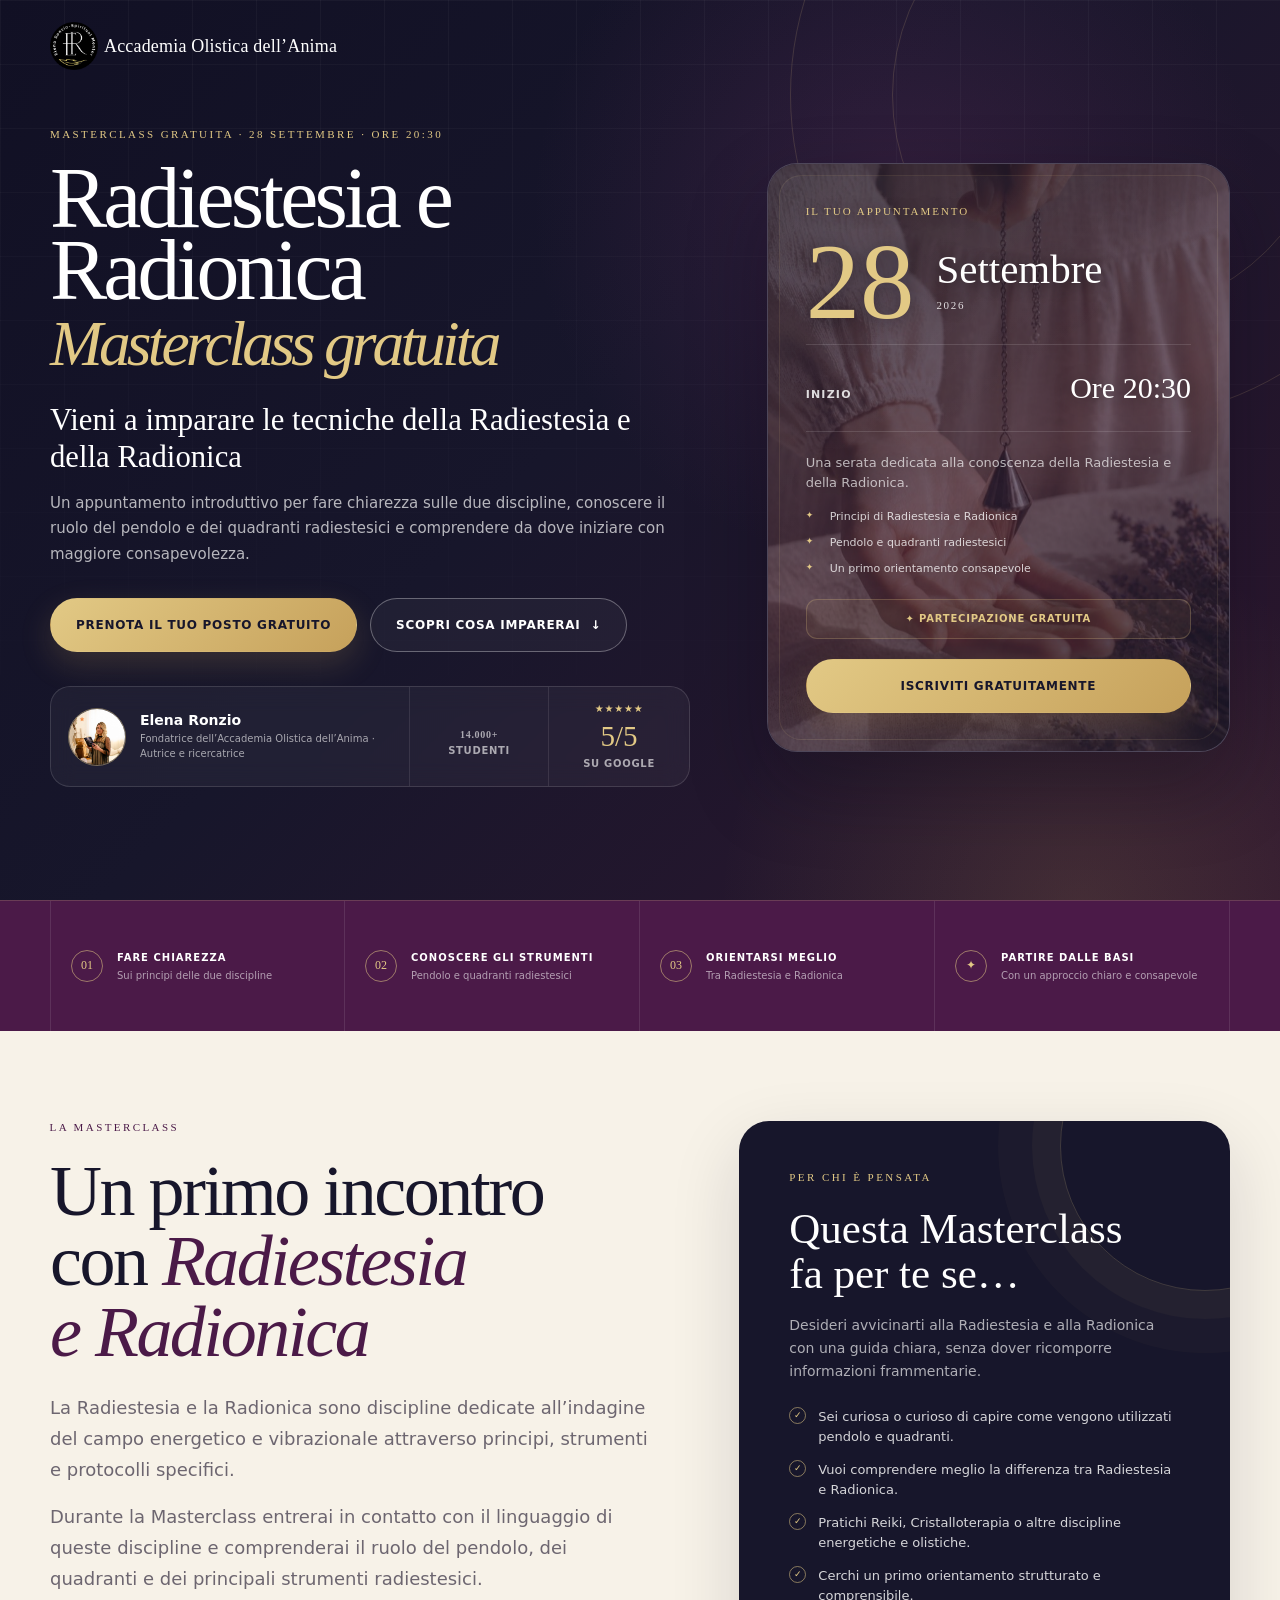
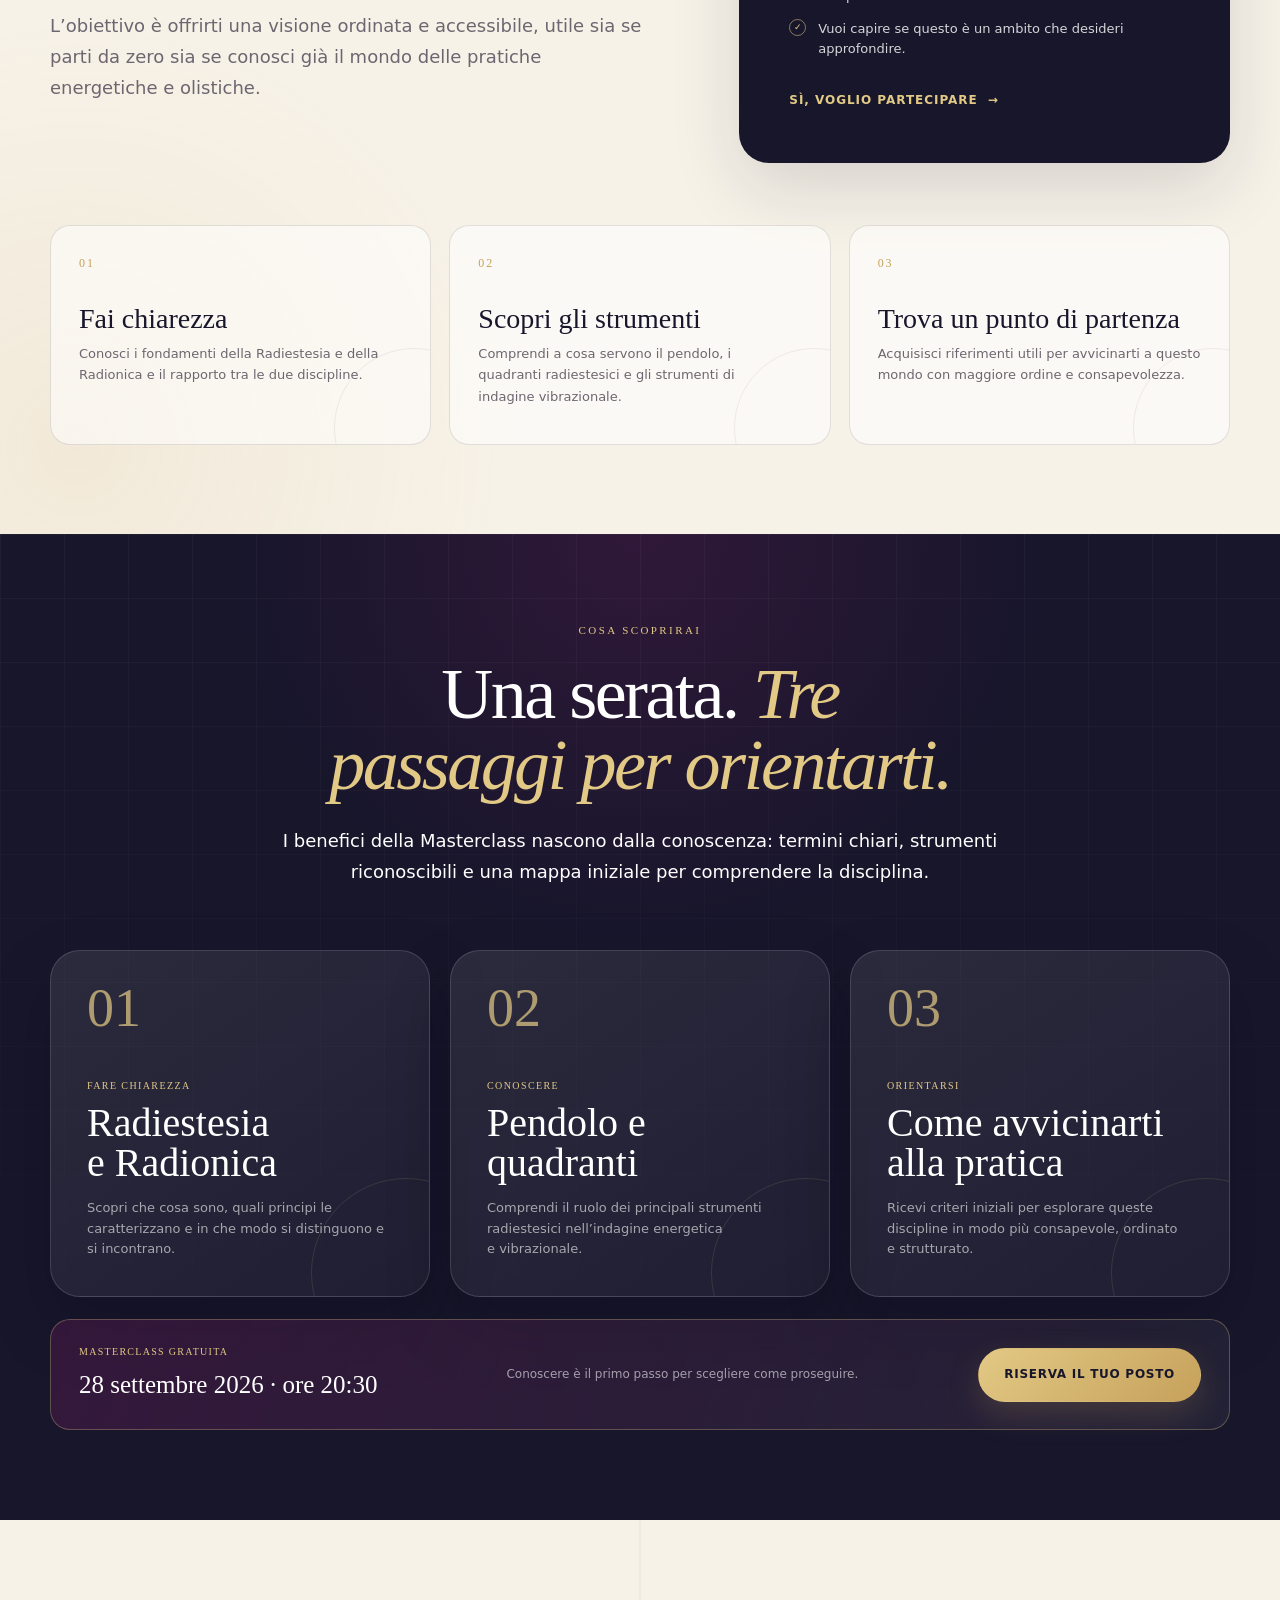
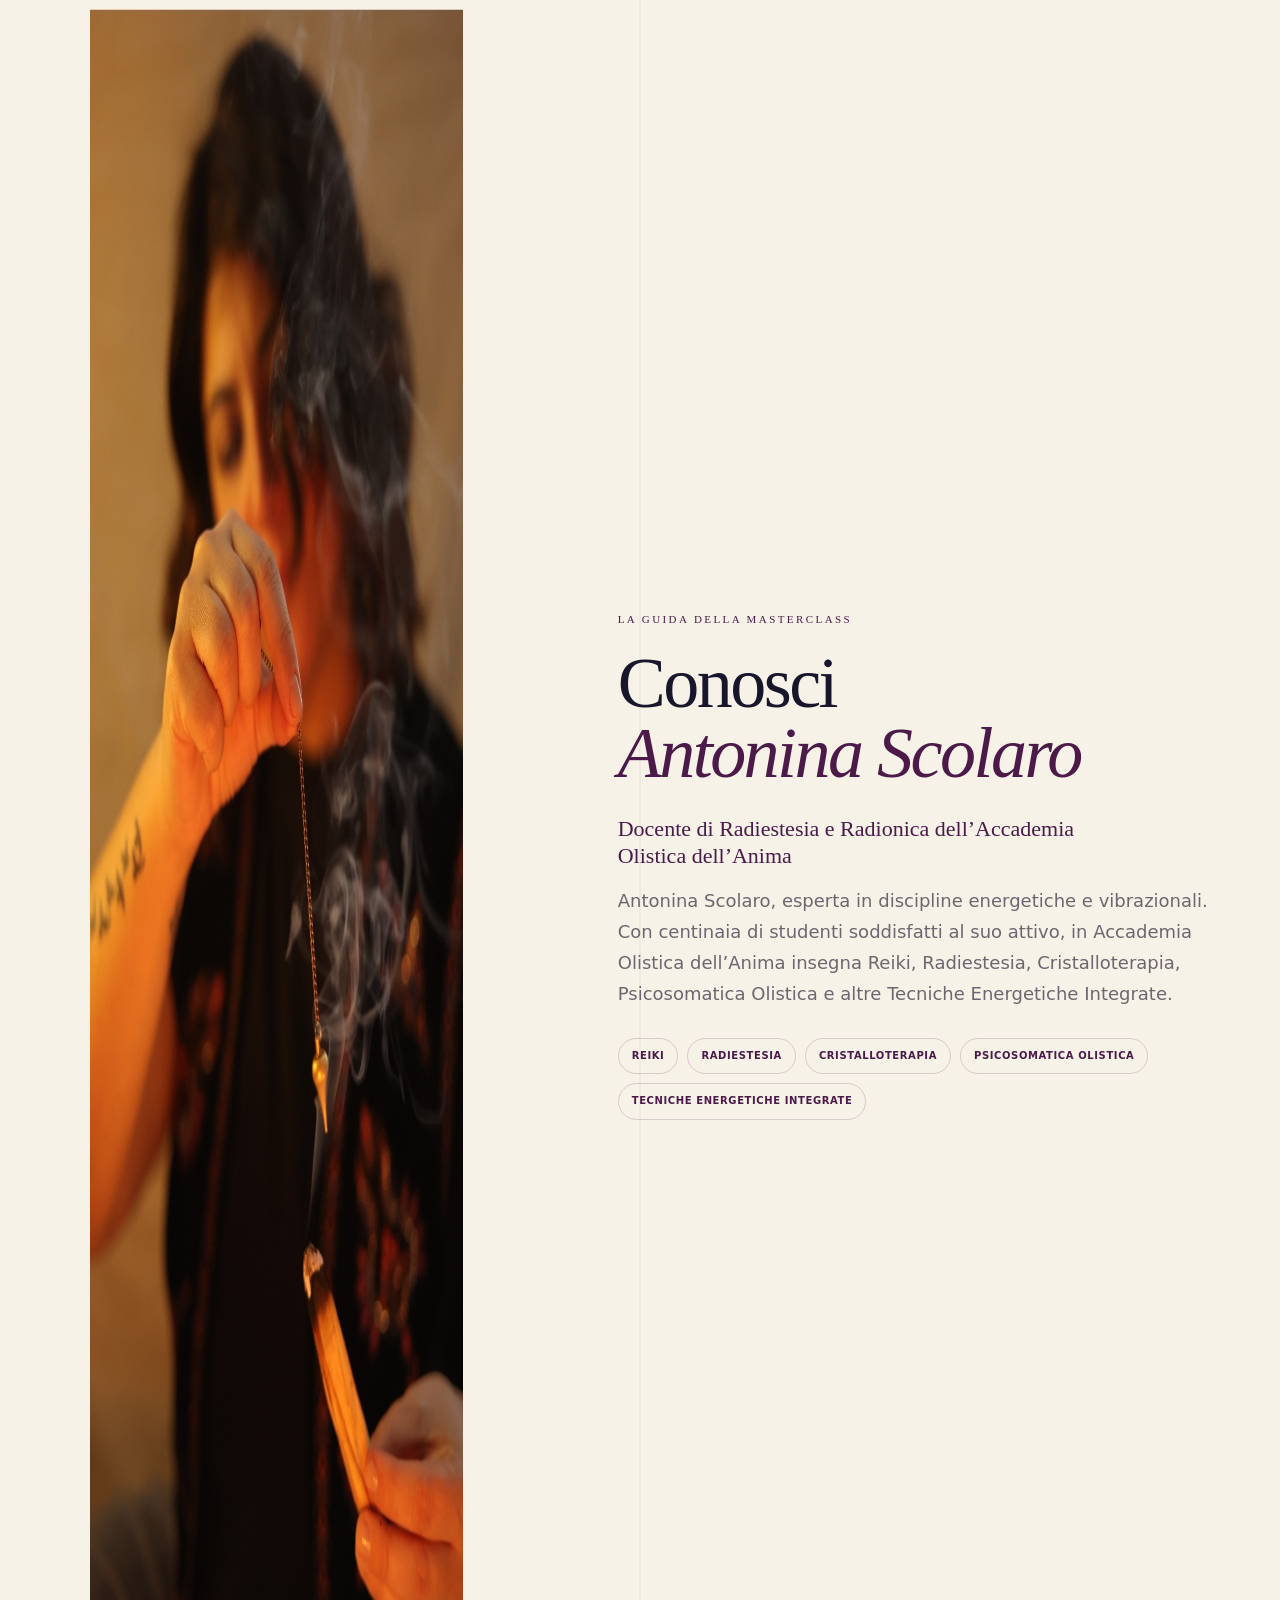
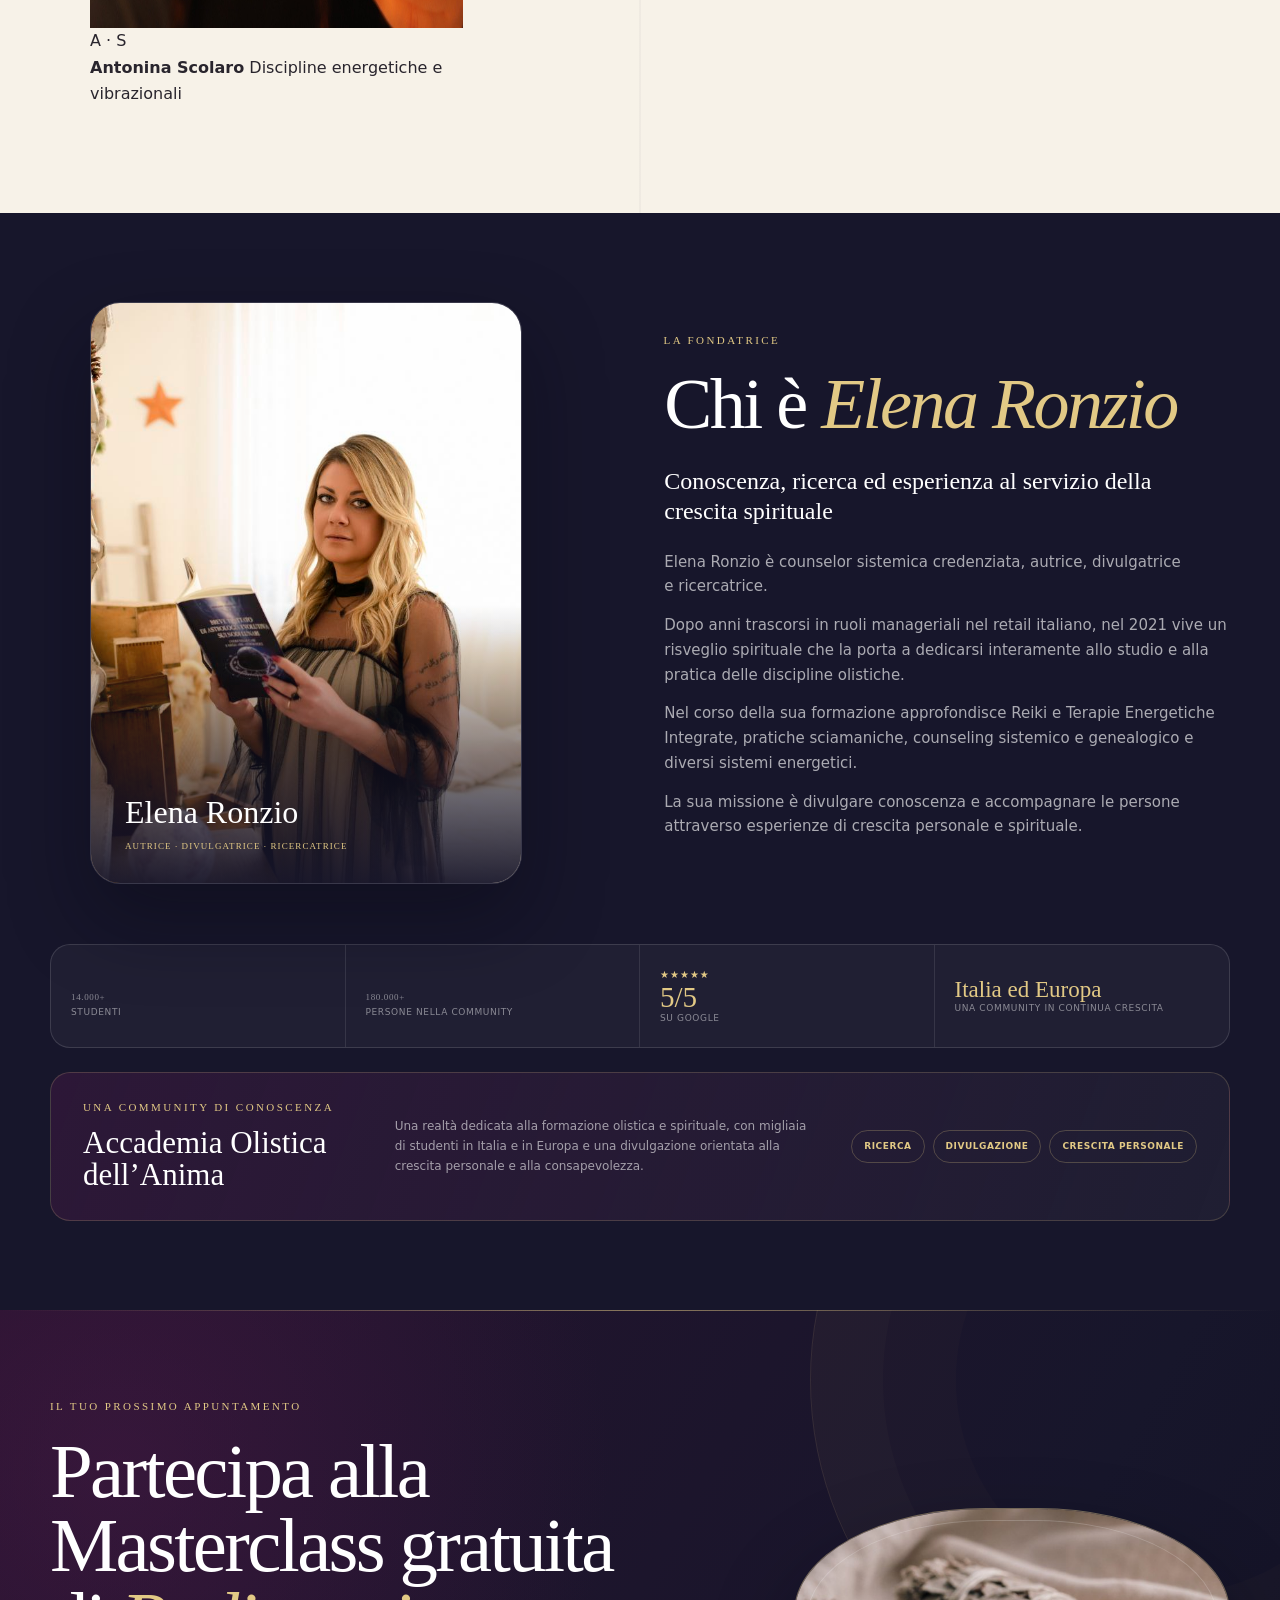
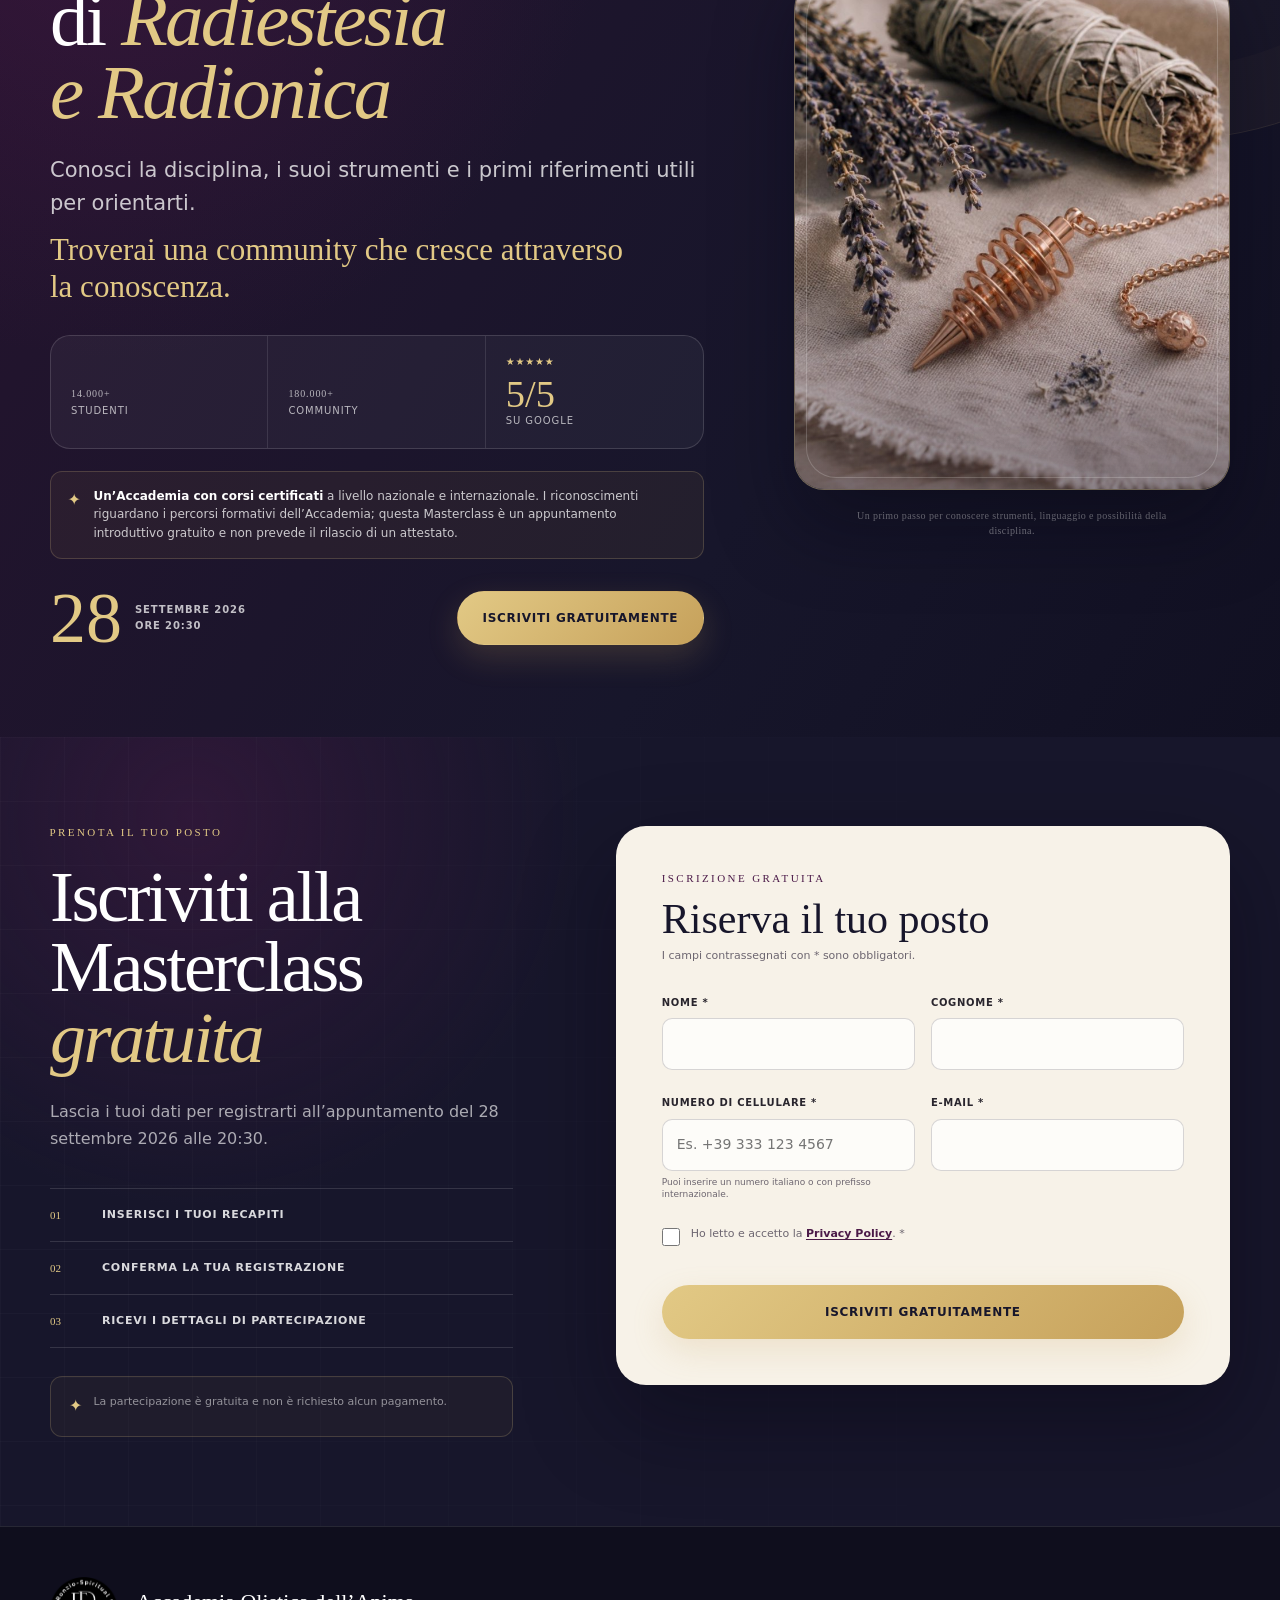
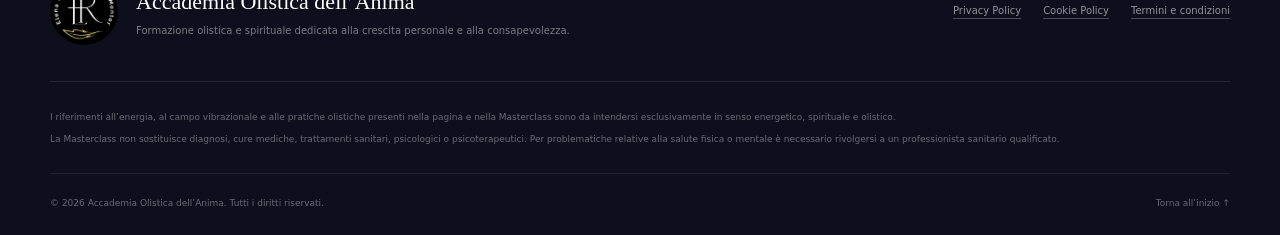
==== commit 193fe500: "Restore hero, audience panel and teacher image" ====
--- a/index.html
+++ b/index.html
@@ -81,8 +81,8 @@
       <div class="hero__orbit hero__orbit--two" aria-hidden="true"></div>
 
       <div class="container hero__inner">
-        <div class="hero__content" data-reveal="left">
-          <p class="eyebrow eyebrow--light"><span></span> Masterclass gratuita · 28 settembre · ore 20:30</p>
+        <div class="hero__content" data-reveal="left" data-flow>
+          <p class="eyebrow eyebrow--light">Masterclass gratuita · 28 settembre · ore 20:30</p>
           <h1 id="hero-title" data-compose>Radiestesia e<br>Radionica <em>Masterclass gratuita</em></h1>
           <p class="hero__payoff">Vieni a imparare le tecniche della Radiestesia e della Radionica</p>
           <p class="hero__intro">Un appuntamento introduttivo per fare chiarezza sulle due discipline, conoscere il ruolo del pendolo e dei quadranti radiestesici e comprendere da dove iniziare con maggiore consapevolezza.</p>
@@ -101,7 +101,7 @@
               </div>
             </div>
             <div class="hero-proof__item">
-              <strong>14.000+</strong>
+              <strong data-counter="14000" data-counter-suffix="+" aria-label="oltre 14.000 studenti"><span data-counter-output aria-hidden="true">14.000+</span></strong>
               <span>studenti</span>
             </div>
             <div class="hero-proof__item hero-proof__rating">
@@ -112,7 +112,7 @@
           </div>
         </div>
 
-        <aside class="event-card" aria-label="Dettagli della Masterclass gratuita" data-reveal="scale" data-reveal-delay="1" data-parallax-surface>
+        <aside class="event-card" aria-label="Dettagli della Masterclass gratuita" data-reveal="panel-right" data-reveal-delay="1" data-parallax-surface data-flow>
           <div class="journey-card__pendulum" aria-hidden="true"><span></span></div>
           <p class="event-card__kicker">Il tuo appuntamento</p>
 
@@ -162,18 +162,19 @@
     </section>
 
     <section class="section discipline" id="disciplina" aria-labelledby="discipline-title">
+      <div class="discipline__backdrop" aria-hidden="true" data-reveal="background-wipe"></div>
       <div class="container">
         <div class="discipline__top">
-          <div class="section-heading" data-reveal="left">
-            <p class="eyebrow"><span></span> La Masterclass</p>
+          <div class="section-heading" data-reveal="left" data-flow>
+            <p class="eyebrow">La Masterclass</p>
             <h2 id="discipline-title" data-compose>Un primo incontro con <em>Radiestesia e Radionica</em></h2>
             <p>La Radiestesia e la Radionica sono discipline dedicate all’indagine del campo energetico e vibrazionale attraverso principi, strumenti e protocolli specifici.</p>
             <p>Durante la Masterclass entrerai in contatto con il linguaggio di queste discipline e comprenderai il ruolo del pendolo, dei quadranti e dei principali strumenti radiestesici.</p>
             <p>L’obiettivo è offrirti una visione ordinata e accessibile, utile sia se parti da zero sia se conosci già il mondo delle pratiche energetiche e olistiche.</p>
           </div>
 
-          <aside class="audience-card" data-reveal="right" data-reveal-delay="1" aria-labelledby="audience-title">
-            <p class="eyebrow eyebrow--light"><span></span> Per chi è pensata</p>
+          <aside class="audience-card" data-reveal="panel-right" data-reveal-delay="1" data-flow aria-labelledby="audience-title">
+            <p class="eyebrow eyebrow--light">Per chi è pensata</p>
             <h3 id="audience-title">Questa Masterclass fa per te se…</h3>
             <p>Desideri avvicinarti alla Radiestesia e alla Radionica con una guida chiara, senza dover ricomporre informazioni frammentarie.</p>
             <ul class="check-list">
@@ -211,7 +212,7 @@
       <div class="levels__grid" aria-hidden="true"></div>
       <div class="container">
         <header class="section-heading section-heading--center section-heading--light" data-reveal="up">
-          <p class="eyebrow eyebrow--light"><span></span> Cosa scoprirai</p>
+          <p class="eyebrow eyebrow--light">Cosa scoprirai</p>
           <h2 id="masterclass-title" data-compose>Una serata. <em>Tre passaggi per orientarti.</em></h2>
           <p>I benefici della Masterclass nascono dalla conoscenza: termini chiari, strumenti riconoscibili e una mappa iniziale per comprendere la disciplina.</p>
         </header>
@@ -250,21 +251,36 @@
 
     <section class="section teacher" id="docente" aria-labelledby="teacher-title">
       <div class="container teacher__inner">
-        <div class="teacher__monogram" aria-hidden="true" data-reveal="scale">
-          <div class="teacher__dial"><span>A</span><span>S</span></div>
-          <p>Radiestesia · Radionica</p>
-        </div>
-
-        <div class="section-heading" data-reveal="right" data-reveal-delay="1">
-          <p class="eyebrow"><span></span> La guida della Masterclass</p>
+        <figure class="teacher__portrait" data-reveal="image-left">
+          <div class="teacher__image-shell">
+            <img
+              src="[data-uri]"
+              alt="Antonina Scolaro durante una pratica con il pendolo radiestesico"
+              width="1079"
+              height="1619"
+              loading="lazy"
+              decoding="async"
+              data-parallax
+            >
+            <span class="teacher__image-accent" aria-hidden="true">A · S</span>
+          </div>
+          <figcaption>
+            <strong>Antonina Scolaro</strong>
+            <span>Discipline energetiche e vibrazionali</span>
+          </figcaption>
+        </figure>
+
+        <div class="section-heading" data-reveal="right" data-reveal-delay="1" data-flow>
+          <p class="eyebrow">La guida della Masterclass</p>
           <h2 id="teacher-title" data-compose>Conosci <em>Antonina Scolaro</em></h2>
           <p class="teacher__role">Docente di Radiestesia e Radionica dell’Accademia Olistica dell’Anima</p>
-          <p>Antonina Scolaro è Master Reiki, Master in Radiestesia e Radionica e Cristalloterapeuta.</p>
-          <p>Opera da anni nell’ambito olistico ed è stata formata da Elena Ronzio in diversi sistemi energetici. Nella Masterclass ti accompagnerà in un primo incontro chiaro con principi, strumenti e linguaggio della disciplina.</p>
+          <p>Antonina Scolaro, esperta in discipline energetiche e vibrazionali. Con centinaia di studenti soddisfatti al suo attivo, in Accademia Olistica dell’Anima insegna Reiki, Radiestesia, Cristalloterapia, Psicosomatica Olistica e altre Tecniche Energetiche Integrate.</p>
           <div class="teacher__subjects" aria-label="Discipline approfondite">
-            <span>Reiki Usui</span>
-            <span>Radiestesia e Radionica</span>
+            <span>Reiki</span>
+            <span>Radiestesia</span>
             <span>Cristalloterapia</span>
+            <span>Psicosomatica Olistica</span>
+            <span>Tecniche Energetiche Integrate</span>
           </div>
         </div>
       </div>
@@ -289,8 +305,8 @@
           </div>
         </figure>
 
-        <div class="founder__content" data-reveal="right" data-reveal-delay="1">
-          <p class="eyebrow eyebrow--light"><span></span> La fondatrice</p>
+        <div class="founder__content" data-reveal="right" data-reveal-delay="1" data-flow>
+          <p class="eyebrow eyebrow--light">La fondatrice</p>
           <h2 id="founder-title" data-compose>Chi è <em>Elena Ronzio</em></h2>
           <p class="founder__subtitle">Conoscenza, ricerca ed esperienza al servizio della crescita spirituale</p>
           <p>Elena Ronzio è counselor sistemica credenziata, autrice, divulgatrice e ricercatrice.</p>
@@ -301,15 +317,15 @@
       </div>
 
       <div class="container founder__stats" data-stagger aria-label="Numeri dell’Accademia">
-        <div><strong>14.000+</strong><span>studenti</span></div>
-        <div><strong>180.000+</strong><span>persone nella community</span></div>
+        <div><strong data-counter="14000" data-counter-suffix="+" aria-label="oltre 14.000 studenti"><span data-counter-output aria-hidden="true">14.000+</span></strong><span>studenti</span></div>
+        <div><strong data-counter="180000" data-counter-suffix="+" aria-label="oltre 180.000 persone nella community"><span data-counter-output aria-hidden="true">180.000+</span></strong><span>persone nella community</span></div>
         <div class="founder__rating"><span class="stars" aria-label="5 stelle su 5">★★★★★</span><strong>5/5</strong><span>su Google</span></div>
         <div><strong>Italia ed Europa</strong><span>una community in continua crescita</span></div>
       </div>
 
       <article class="container academy-card" data-reveal="scale">
         <div>
-          <p class="eyebrow eyebrow--light"><span></span> Una community di conoscenza</p>
+          <p class="eyebrow eyebrow--light">Una community di conoscenza</p>
           <h3>Accademia Olistica dell’Anima</h3>
         </div>
         <p>Una realtà dedicata alla formazione olistica e spirituale, con migliaia di studenti in Italia e in Europa e una divulgazione orientata alla crescita personale e alla consapevolezza.</p>
@@ -324,15 +340,15 @@
     <section class="section community-event" id="appuntamento" aria-labelledby="appointment-title">
       <div class="community-event__orbit" aria-hidden="true"></div>
       <div class="container community-event__inner">
-        <div class="community-event__content" data-reveal="left">
-          <p class="eyebrow eyebrow--light"><span></span> Il tuo prossimo appuntamento</p>
+        <div class="community-event__content" data-reveal="left" data-flow>
+          <p class="eyebrow eyebrow--light">Il tuo prossimo appuntamento</p>
           <h2 id="appointment-title" data-compose>Partecipa alla Masterclass gratuita di <em>Radiestesia e Radionica</em></h2>
           <p class="community-event__lead">Conosci la disciplina, i suoi strumenti e i primi riferimenti utili per orientarti.</p>
           <p class="community-event__community">Troverai una community che cresce attraverso la conoscenza.</p>
 
           <div class="community-event__proof" data-stagger aria-label="Numeri e riconoscimenti dell’Accademia">
-            <div><strong>14.000+</strong><span>studenti</span></div>
-            <div><strong>180.000+</strong><span>community</span></div>
+            <div><strong data-counter="14000" data-counter-suffix="+" aria-label="oltre 14.000 studenti"><span data-counter-output aria-hidden="true">14.000+</span></strong><span>studenti</span></div>
+            <div><strong data-counter="180000" data-counter-suffix="+" aria-label="oltre 180.000 persone nella community"><span data-counter-output aria-hidden="true">180.000+</span></strong><span>community</span></div>
             <div class="community-event__rating"><span class="stars" aria-label="5 stelle su 5">★★★★★</span><strong>5/5</strong><span>su Google</span></div>
           </div>
 
@@ -350,7 +366,7 @@
           </div>
         </div>
 
-        <figure class="community-event__visual" data-reveal="right">
+        <figure class="community-event__visual" data-reveal="image-right">
           <div class="community-event__image-frame">
             <img src="assets/images/pendolo-community.jpg" alt="Pendolo radiestesico in rame accanto a lavanda e salvia" width="869" height="1100" loading="lazy" decoding="async" data-parallax>
           </div>
@@ -362,8 +378,8 @@
     <section class="section contact" id="iscrizione" aria-labelledby="registration-title">
       <div class="contact__grid" aria-hidden="true"></div>
       <div class="container contact__inner">
-        <div class="contact__content" data-reveal="left">
-          <p class="eyebrow eyebrow--light"><span></span> Prenota il tuo posto</p>
+        <div class="contact__content" data-reveal="left" data-flow>
+          <p class="eyebrow eyebrow--light">Prenota il tuo posto</p>
           <h2 id="registration-title" data-compose>Iscriviti alla Masterclass <em>gratuita</em></h2>
           <p>Lascia i tuoi dati per registrarti all’appuntamento del 28 settembre 2026 alle 20:30.</p>
 
@@ -381,7 +397,7 @@
 
         <form class="lead-form" id="lead-form" novalidate data-reveal="right" data-reveal-delay="1">
           <header class="lead-form__header">
-            <p class="eyebrow"><span></span> Iscrizione gratuita</p>
+            <p class="eyebrow">Iscrizione gratuita</p>
             <h3>Riserva il tuo posto</h3>
             <p>I campi contrassegnati con * sono obbligatori.</p>
           </header>
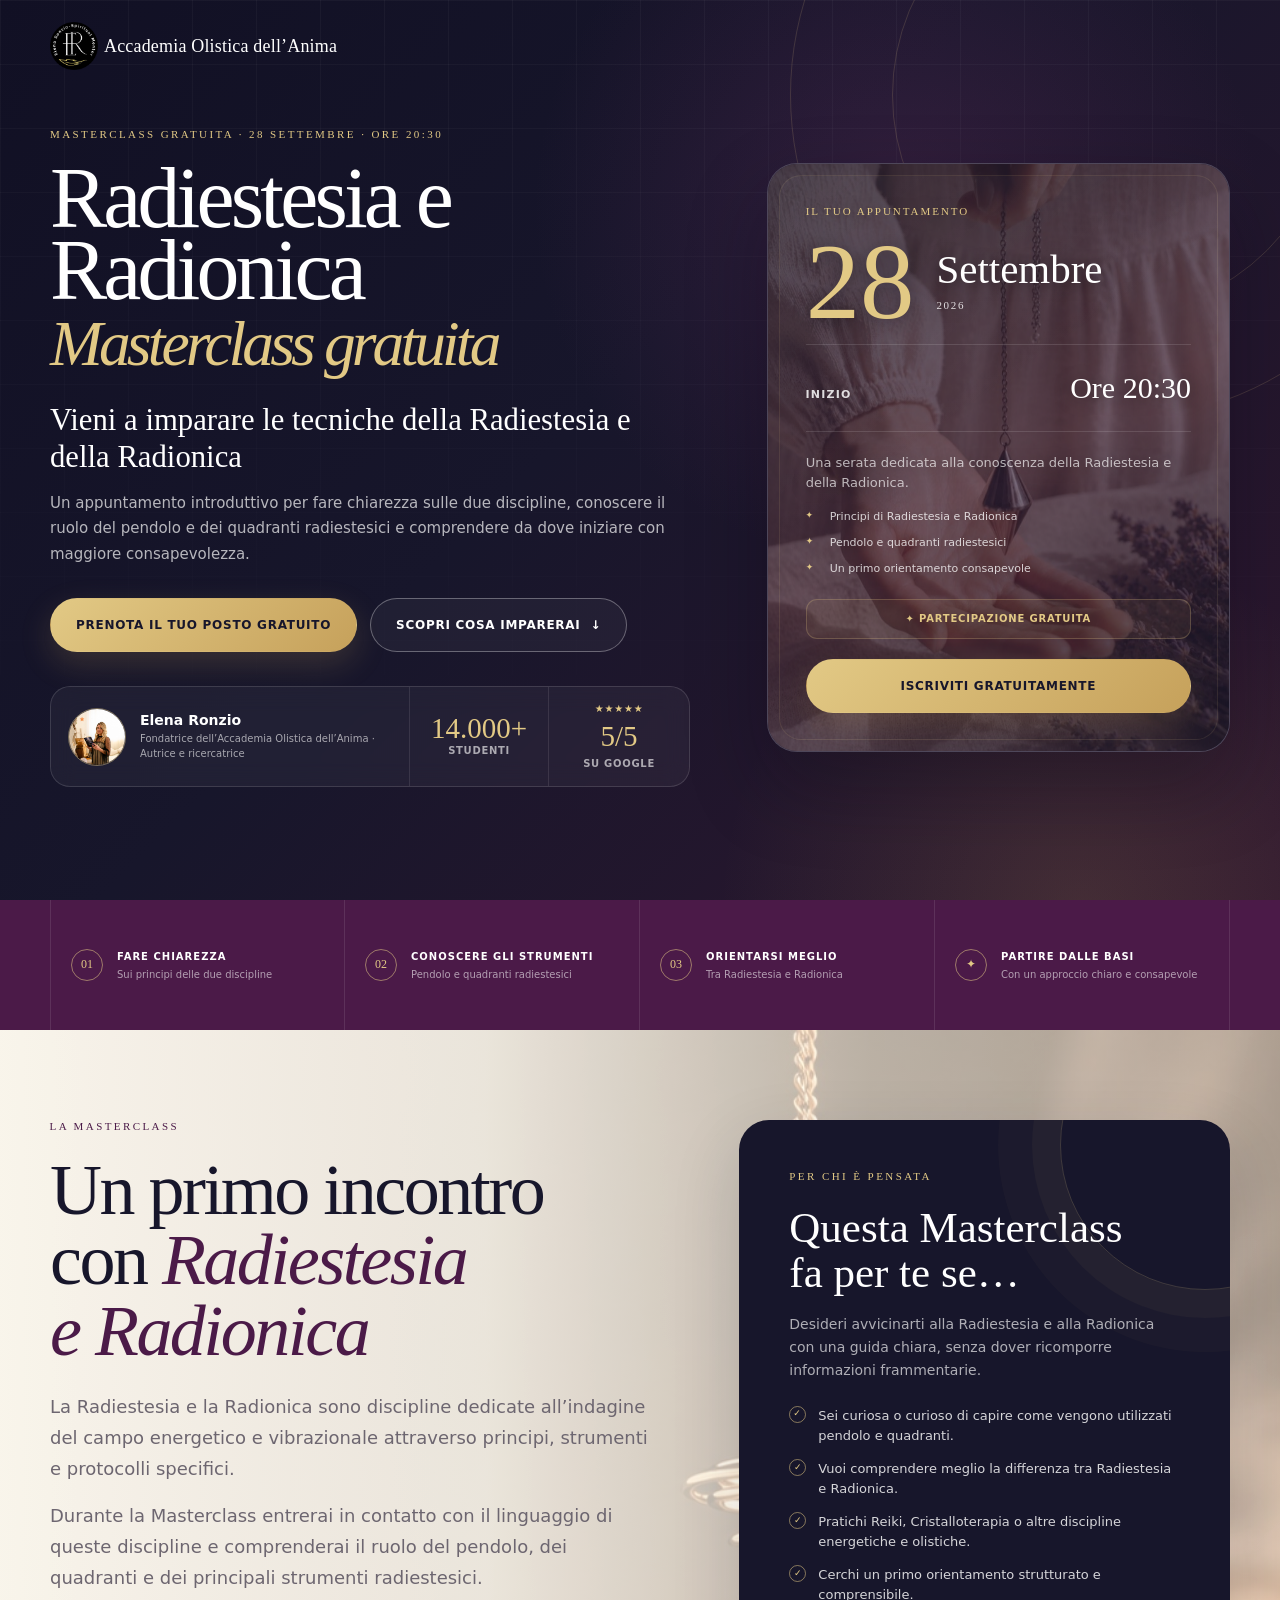
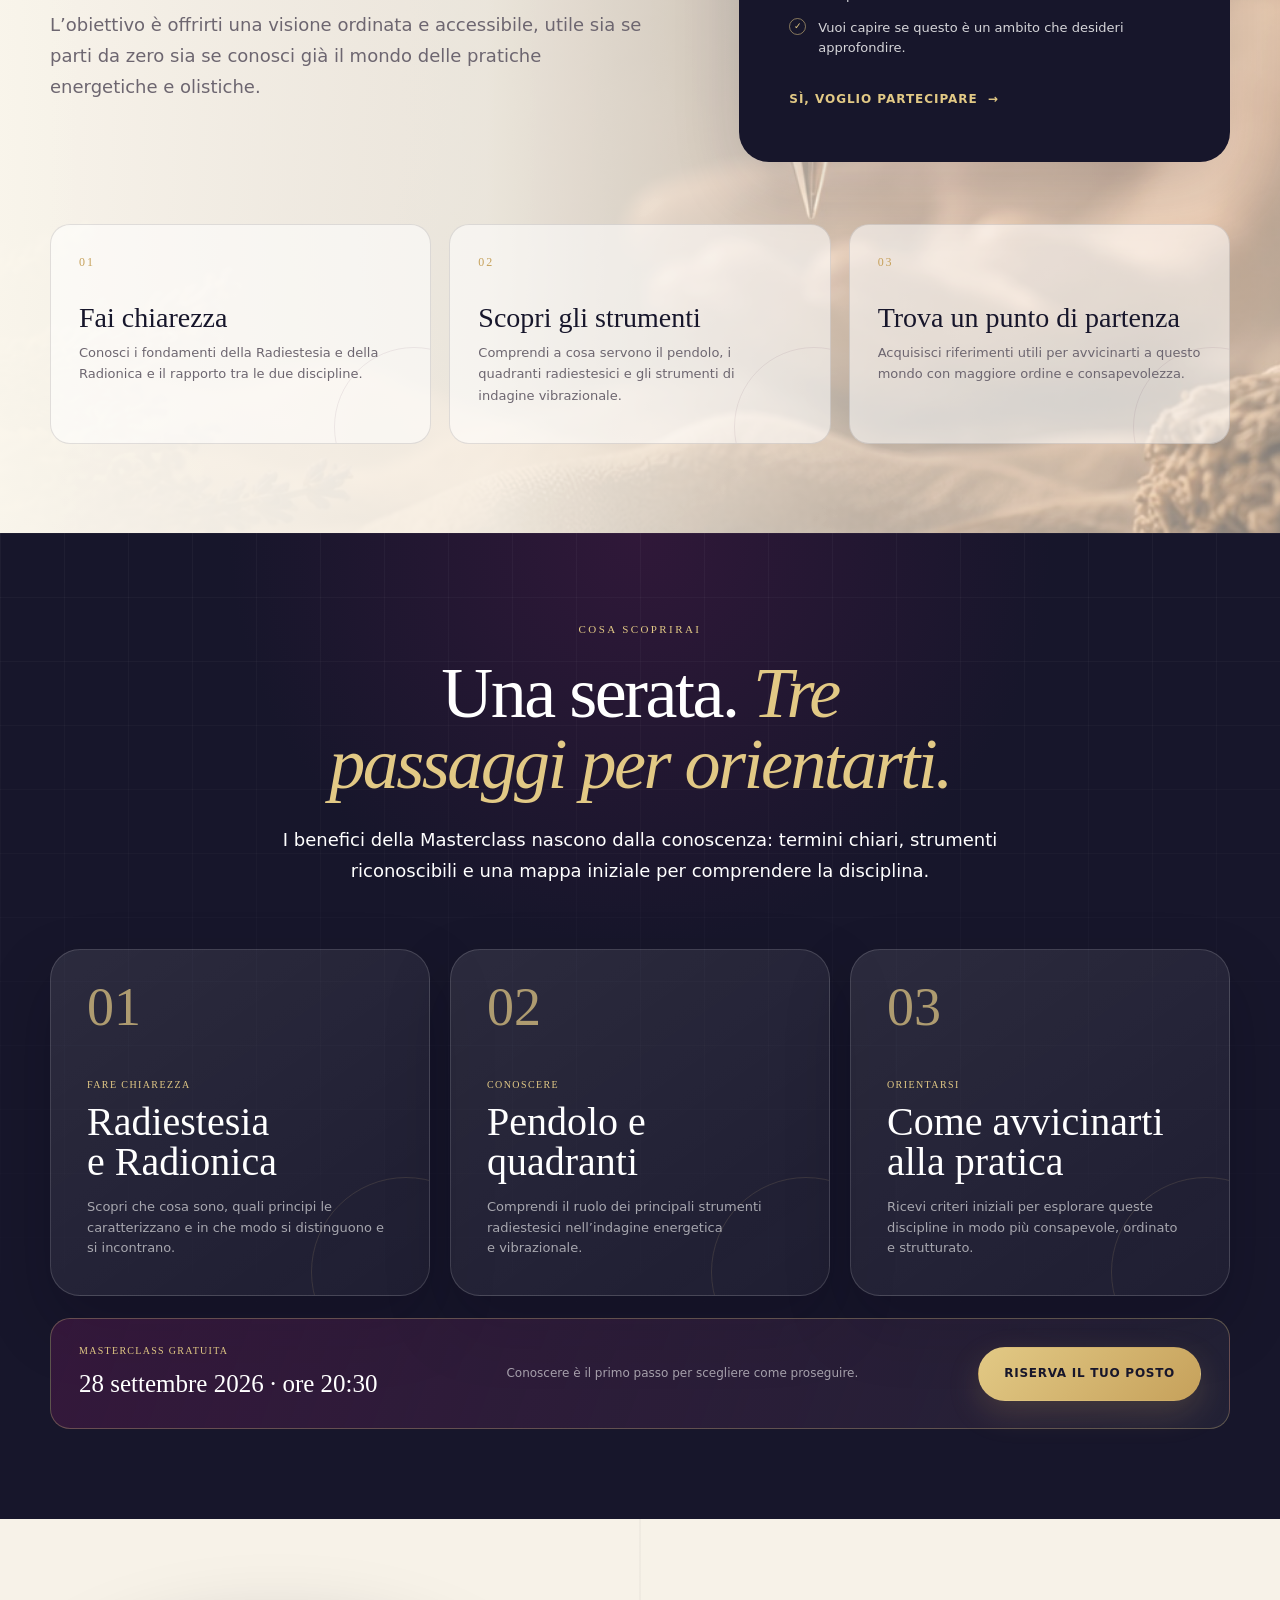
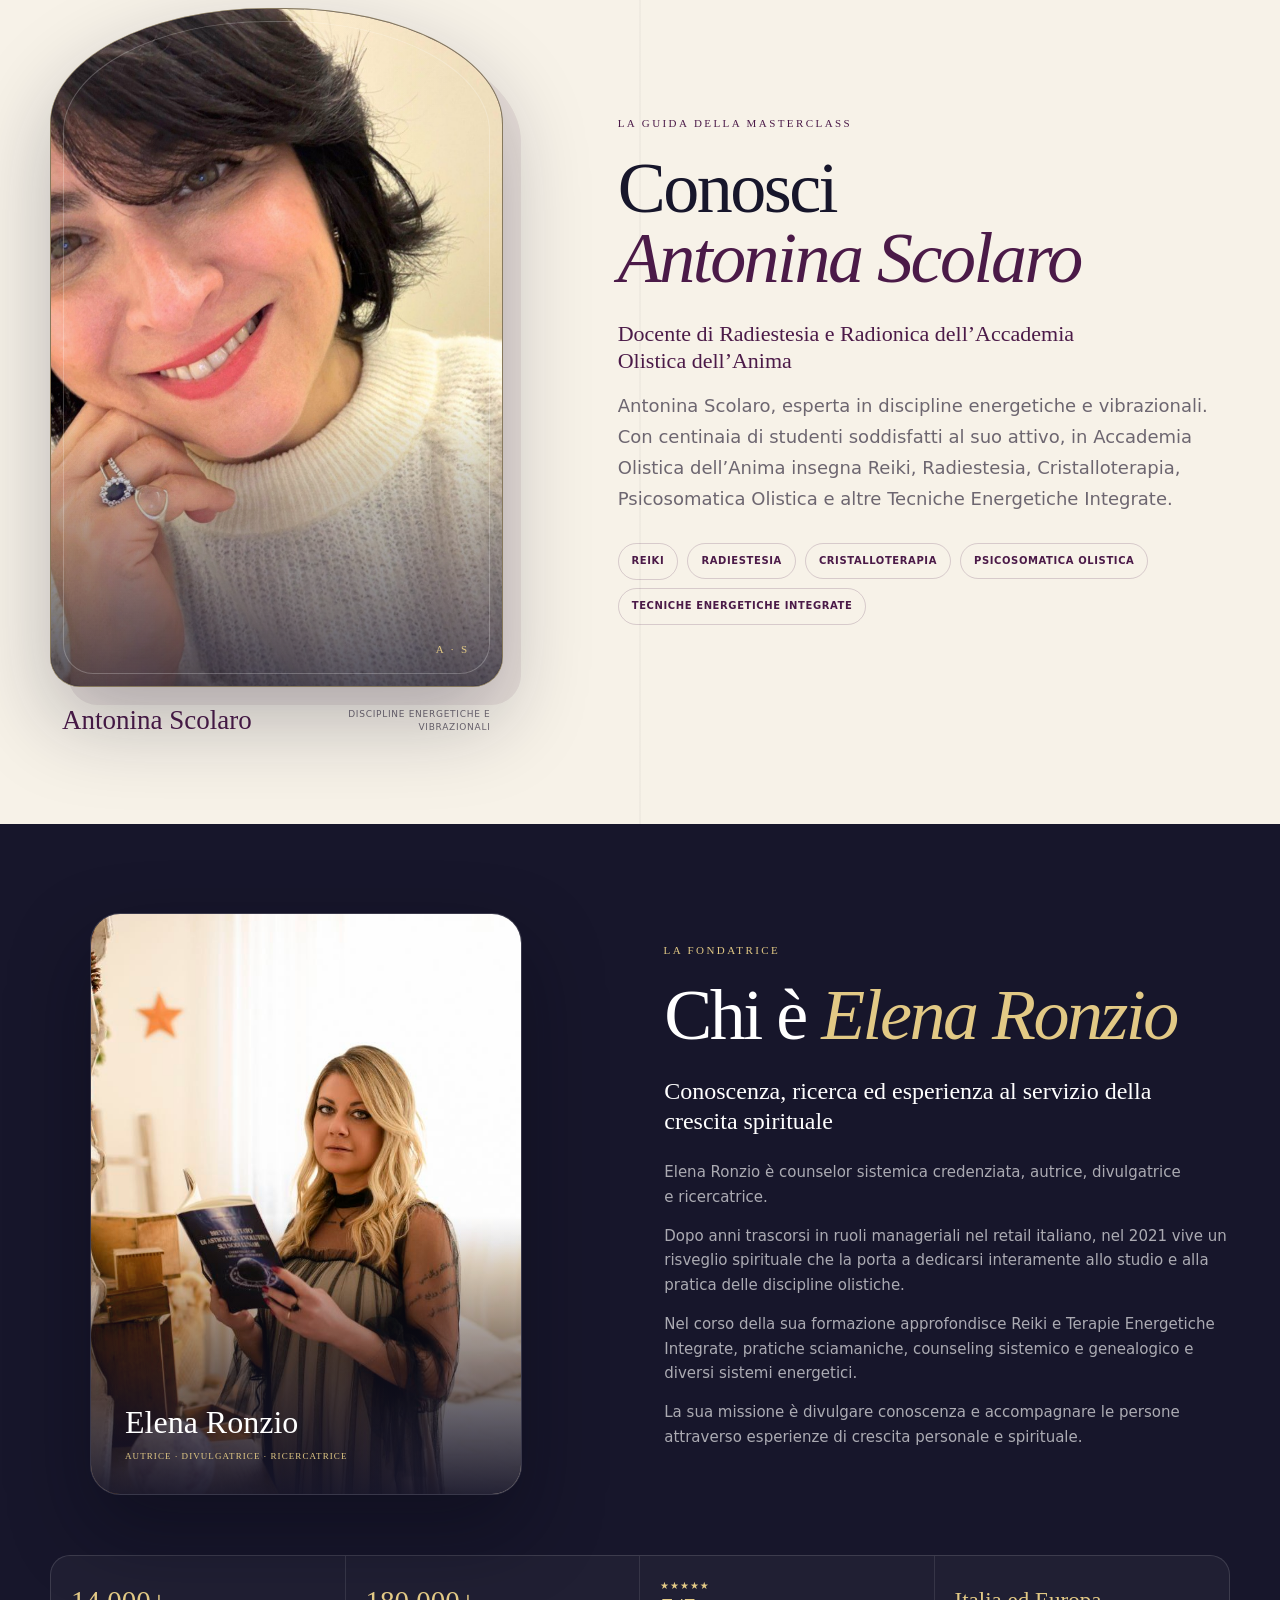
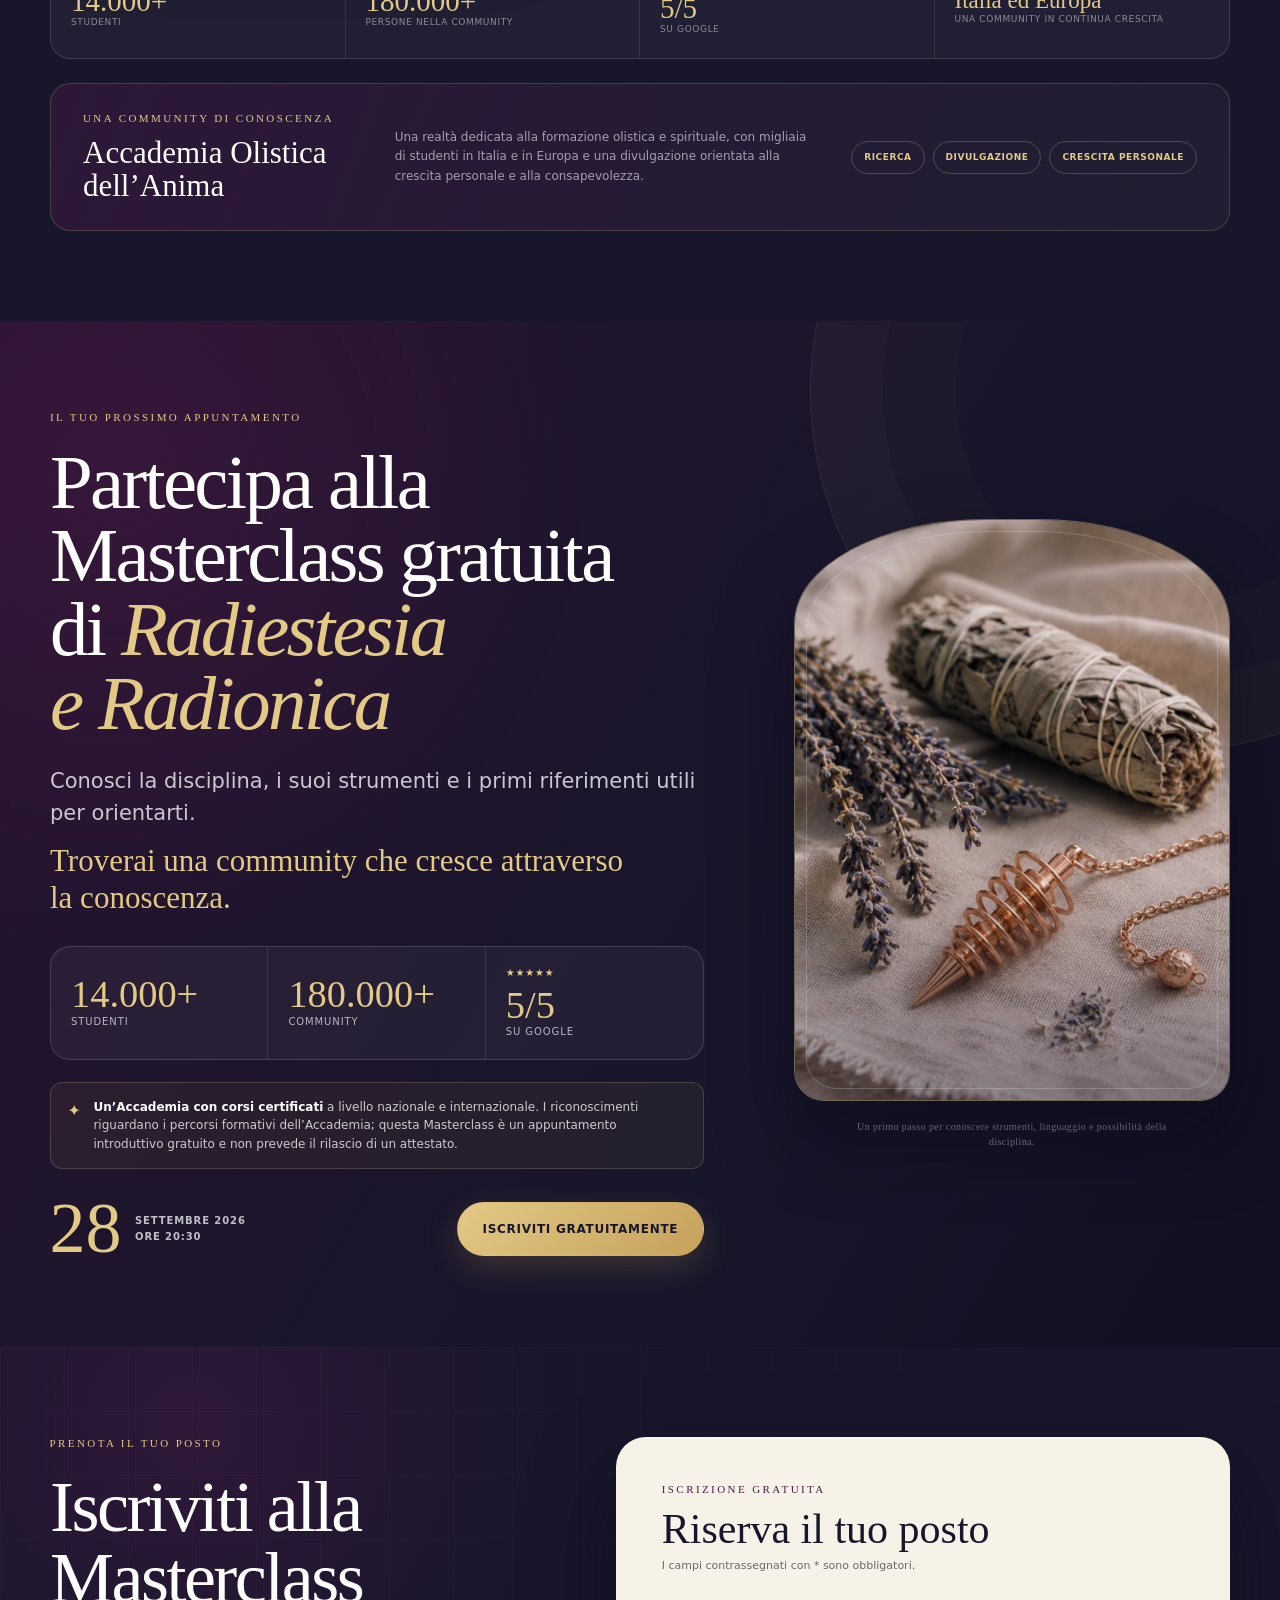
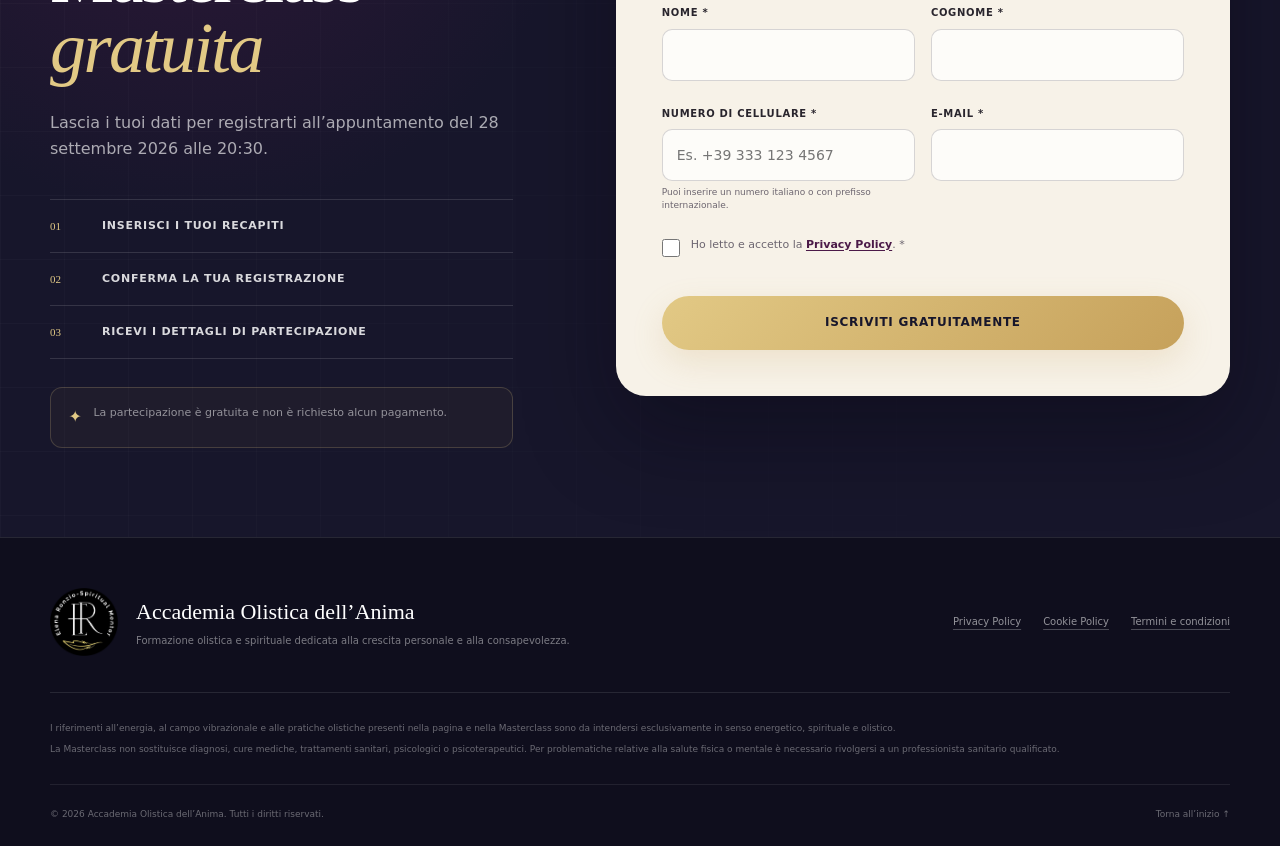
==== commit 1fce128e: "Update Antonina portrait" ====
--- a/index.html
+++ b/index.html
@@ -254,10 +254,10 @@
         <figure class="teacher__portrait" data-reveal="image-left">
           <div class="teacher__image-shell">
             <img
-              src="[data-uri]"
-              alt="Antonina Scolaro durante una pratica con il pendolo radiestesico"
-              width="1079"
-              height="1619"
+              src="[data-uri]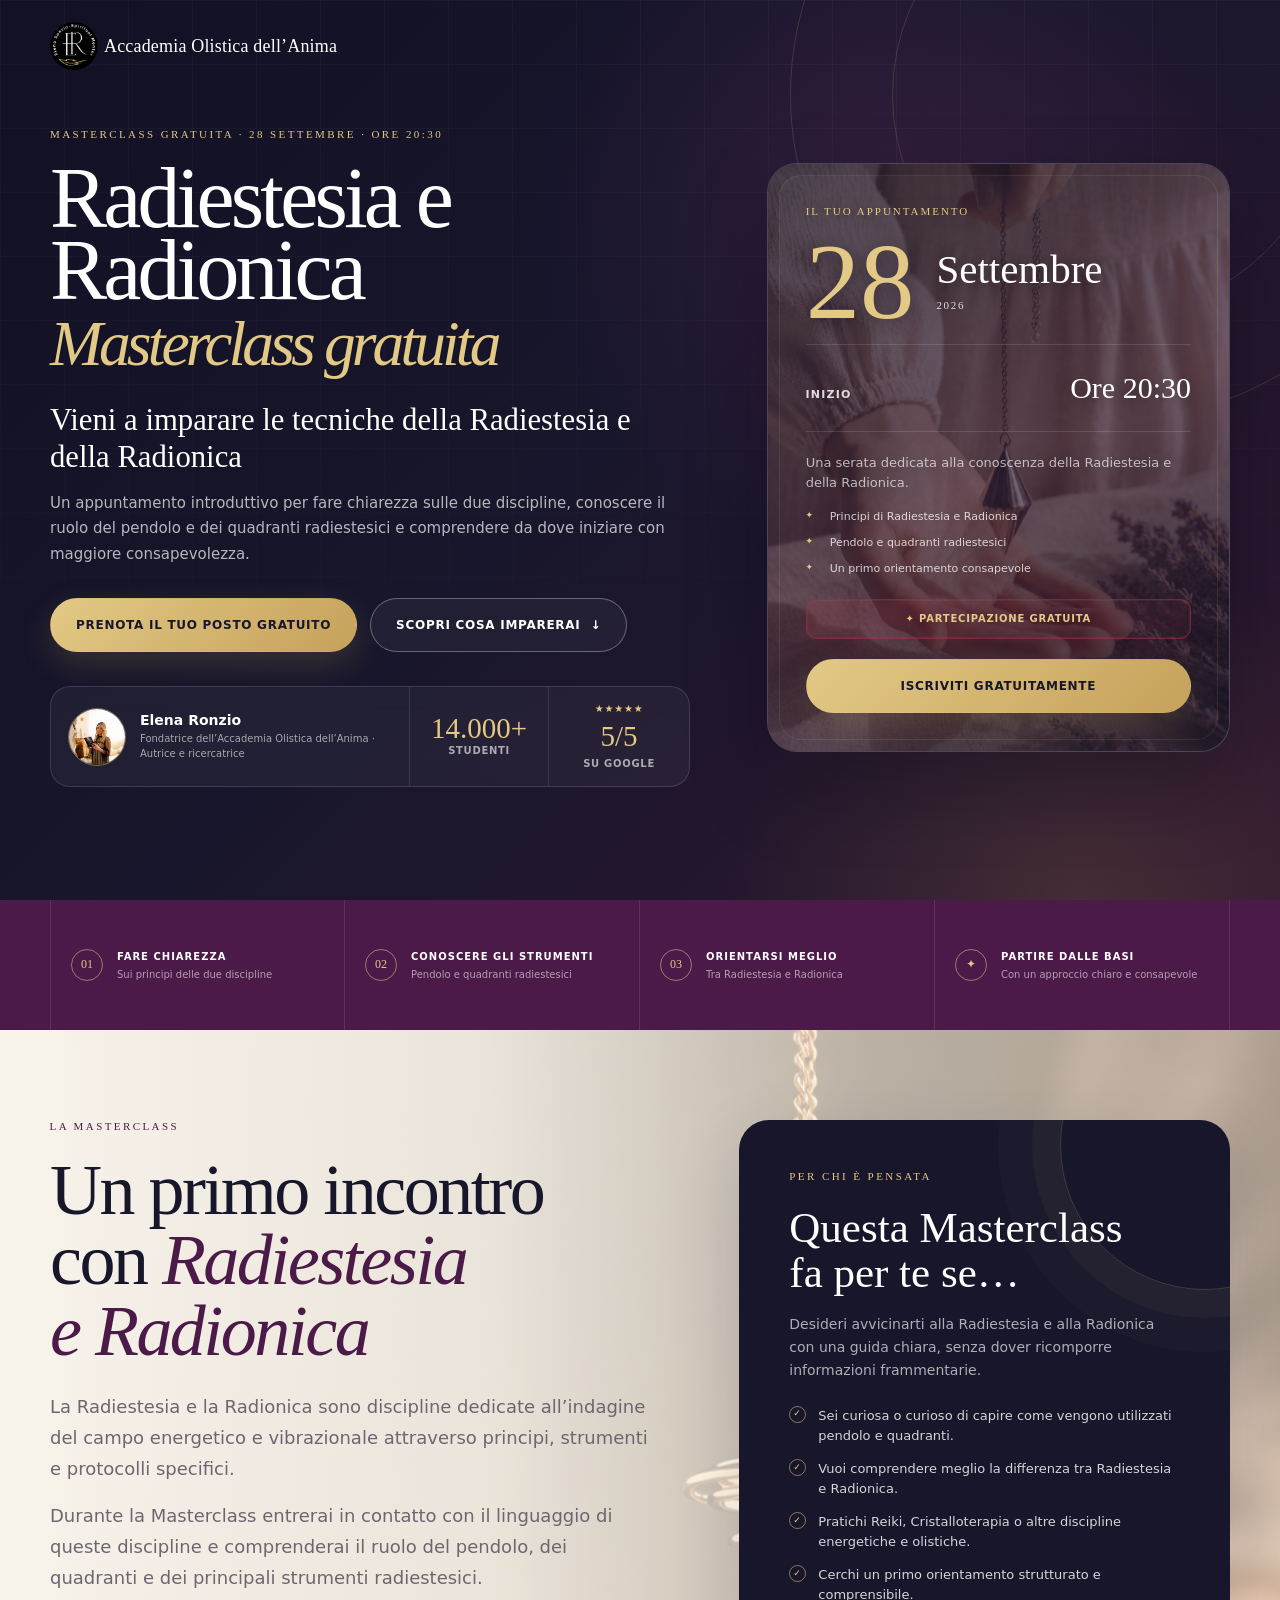
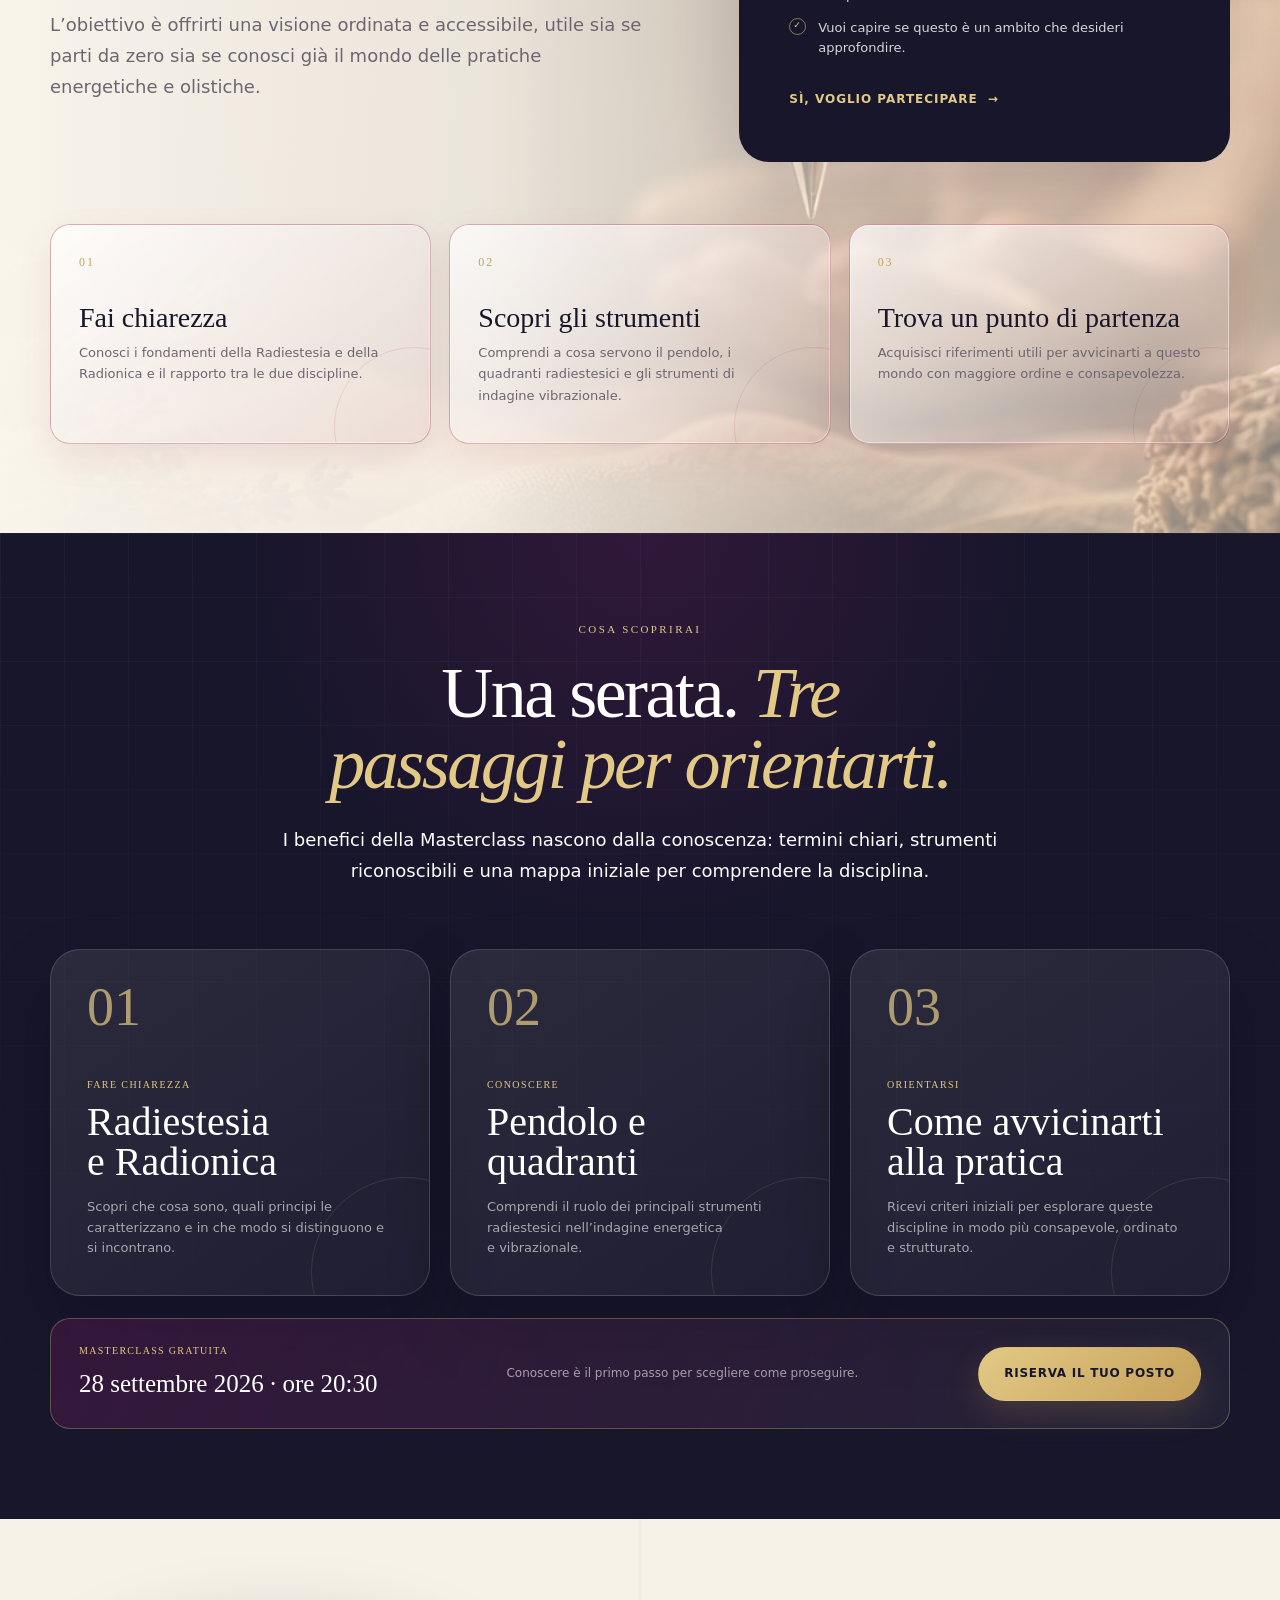
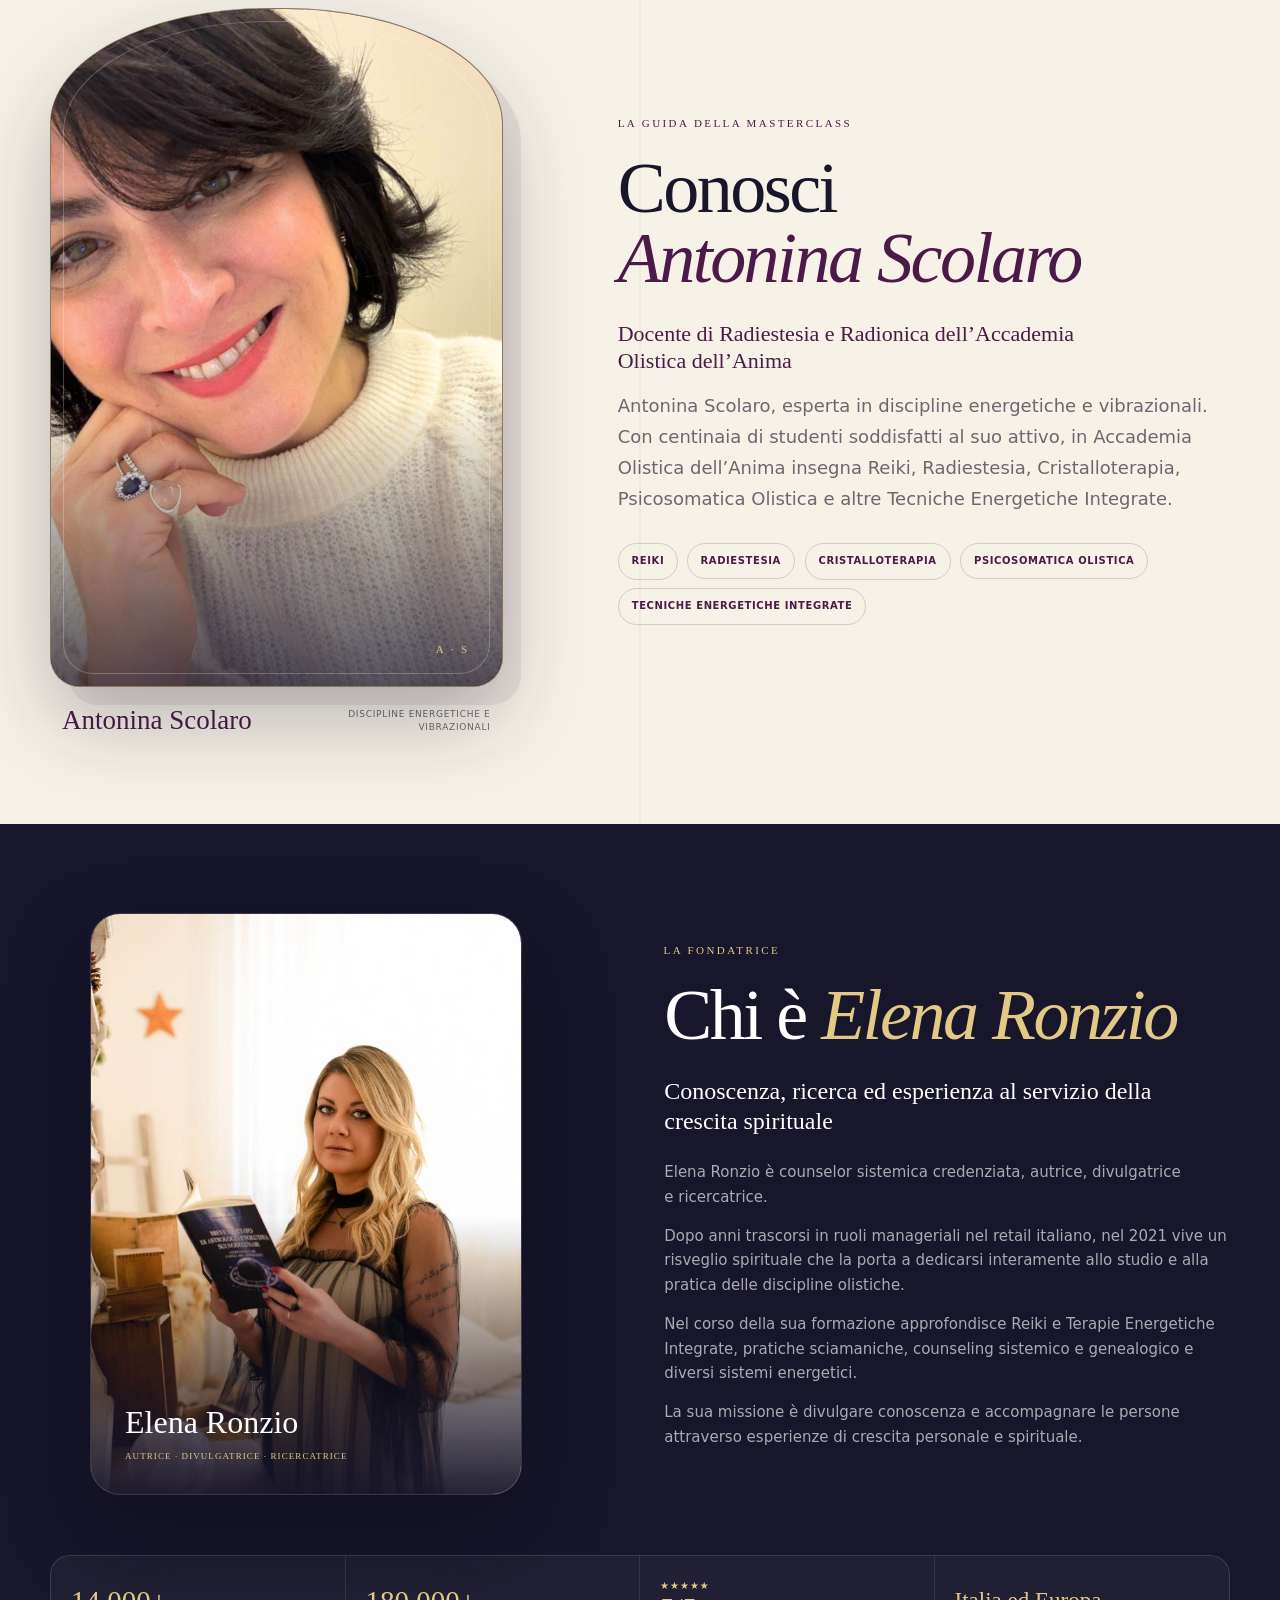
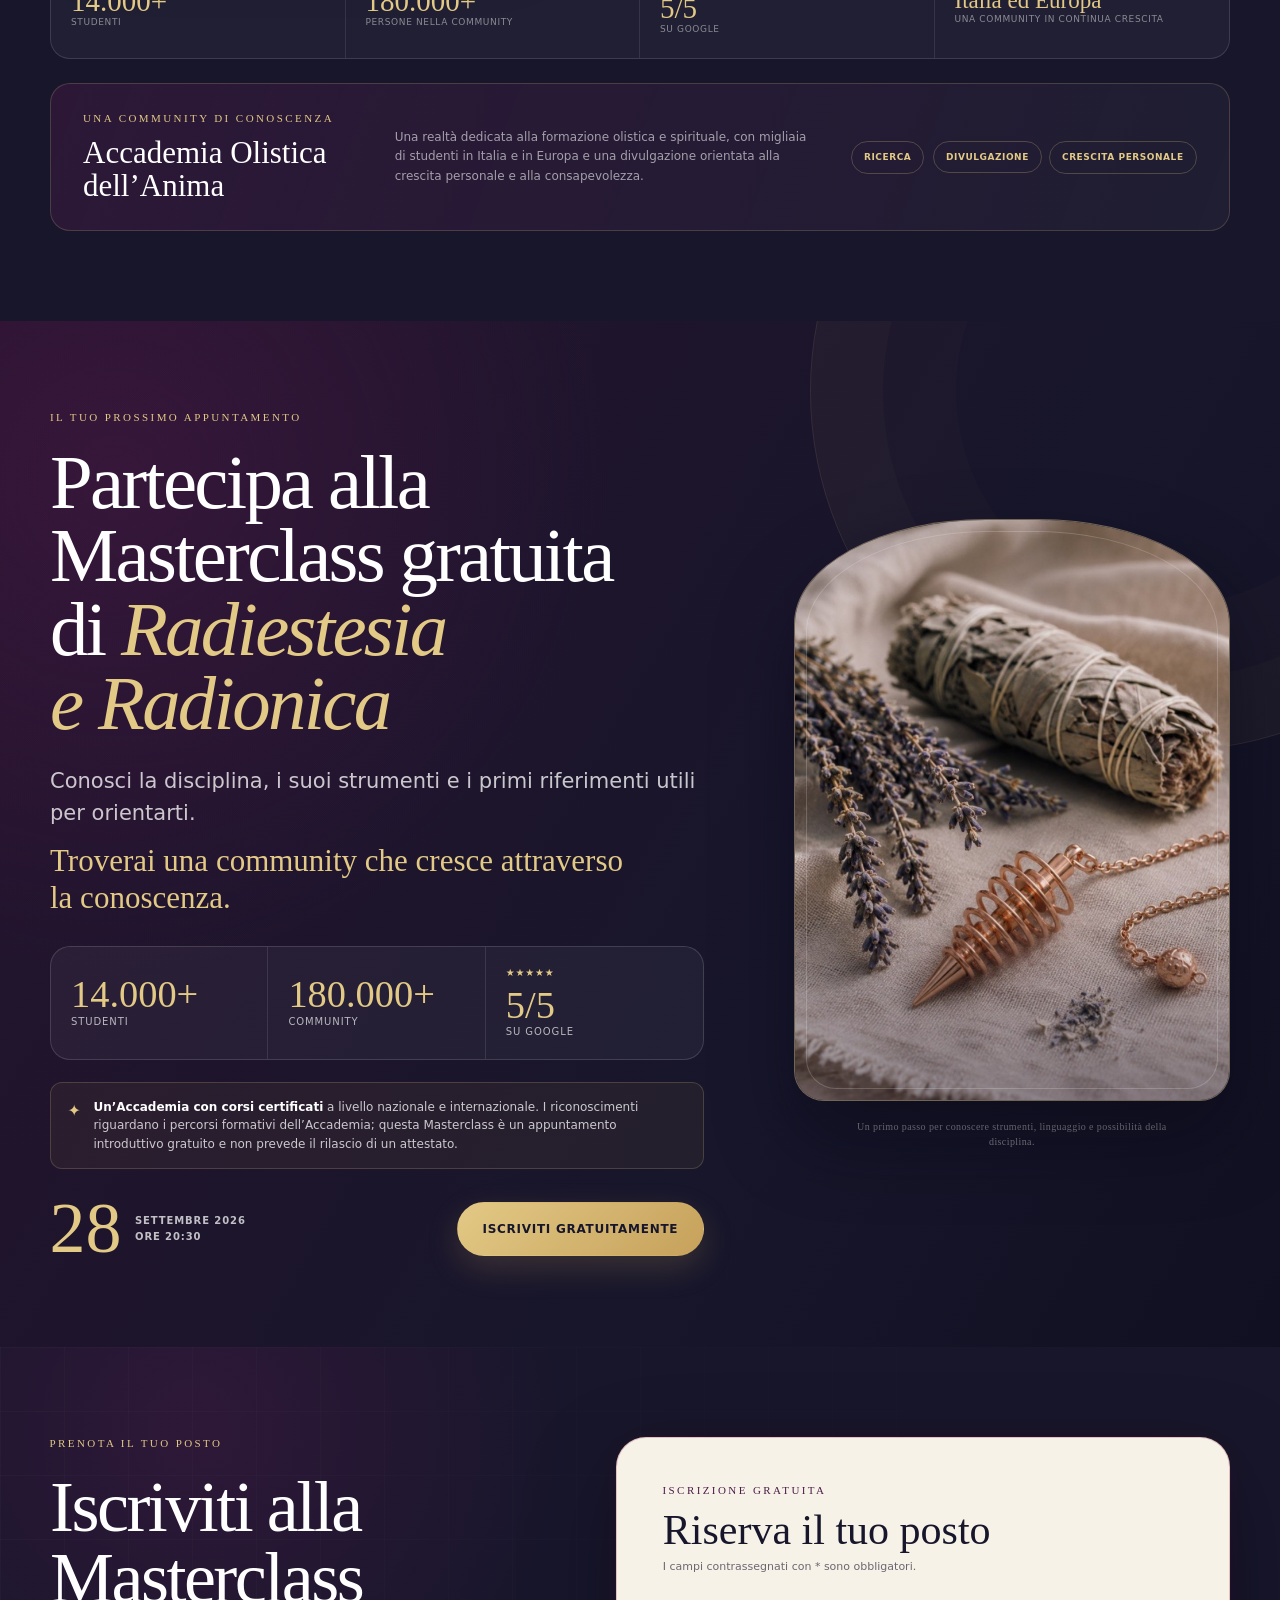
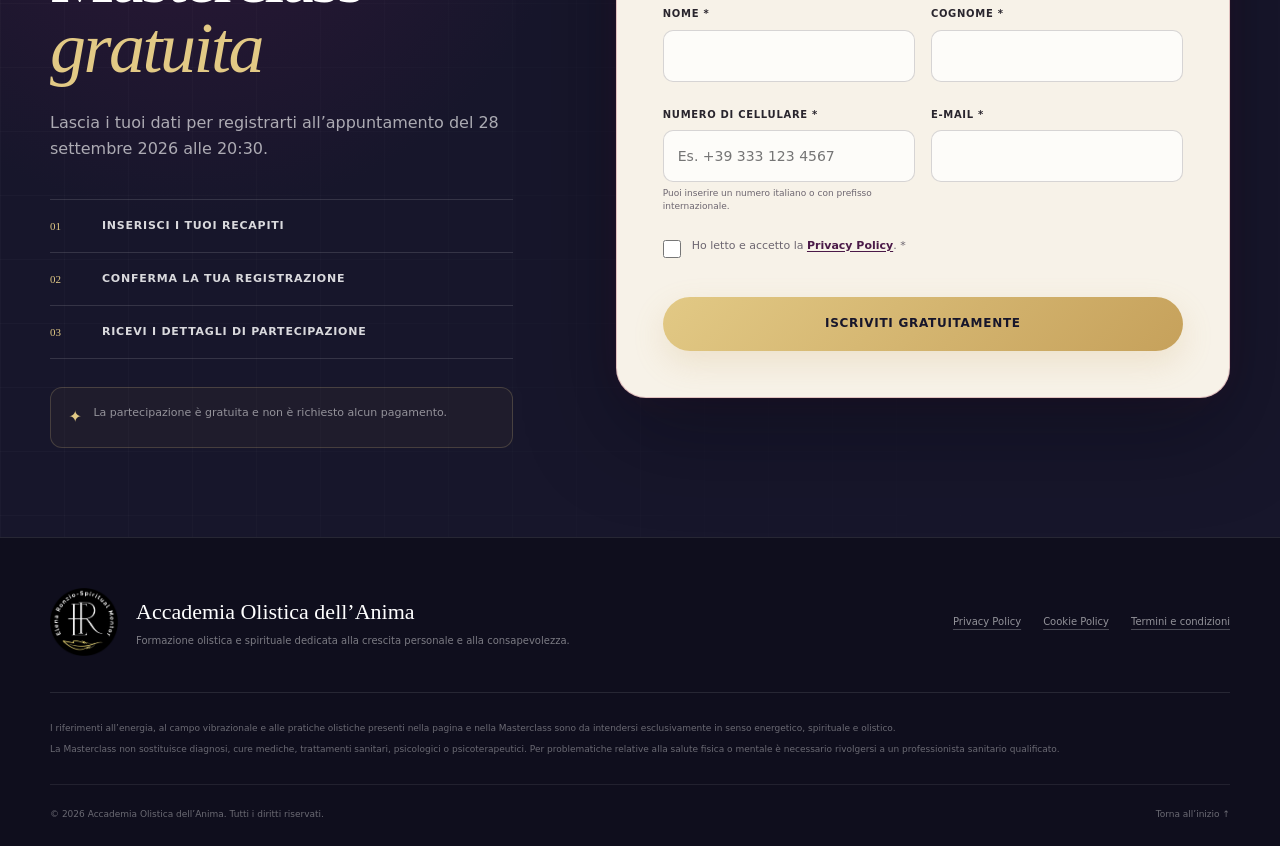
==== commit f6646226: "Refine header and block animations" ====
--- a/index.html
+++ b/index.html
@@ -60,7 +60,7 @@
 
   <header class="site-header" id="site-header">
     <div class="container header__inner">
-      <a class="brand" href="#top" aria-label="Torna all’inizio">
+      <a class="brand" href="#top" aria-label="Torna all’inizio" data-reveal="up">
         <img
           class="brand__logo"
           src="assets/images/logo-elena-ronzio.png"
@@ -127,7 +127,7 @@
           </div>
 
           <p class="event-card__intro">Una serata dedicata alla conoscenza della Radiestesia e della Radionica.</p>
-          <ul class="event-card__topics">
+          <ul class="event-card__topics" data-stagger="soft">
             <li>Principi di Radiestesia e Radionica</li>
             <li>Pendolo e quadranti radiestesici</li>
             <li>Un primo orientamento consapevole</li>
@@ -142,19 +142,19 @@
     <section class="benefit-strip" aria-labelledby="benefit-title">
       <h2 class="sr-only" id="benefit-title">Benefici della Masterclass gratuita</h2>
       <div class="container benefit-strip__grid" data-stagger>
-        <article class="benefit-item">
+        <article class="benefit-item" data-flow="tight">
           <span class="benefit-item__icon" aria-hidden="true">01</span>
           <div><strong>Fare chiarezza</strong><span>Sui principi delle due discipline</span></div>
         </article>
-        <article class="benefit-item">
+        <article class="benefit-item" data-flow="tight">
           <span class="benefit-item__icon" aria-hidden="true">02</span>
           <div><strong>Conoscere gli strumenti</strong><span>Pendolo e quadranti radiestesici</span></div>
         </article>
-        <article class="benefit-item">
+        <article class="benefit-item" data-flow="tight">
           <span class="benefit-item__icon" aria-hidden="true">03</span>
           <div><strong>Orientarsi meglio</strong><span>Tra Radiestesia e Radionica</span></div>
         </article>
-        <article class="benefit-item">
+        <article class="benefit-item" data-flow="tight">
           <span class="benefit-item__icon" aria-hidden="true">✦</span>
           <div><strong>Partire dalle basi</strong><span>Con un approccio chiaro e consapevole</span></div>
         </article>
@@ -177,7 +177,7 @@
             <p class="eyebrow eyebrow--light">Per chi è pensata</p>
             <h3 id="audience-title">Questa Masterclass fa per te se…</h3>
             <p>Desideri avvicinarti alla Radiestesia e alla Radionica con una guida chiara, senza dover ricomporre informazioni frammentarie.</p>
-            <ul class="check-list">
+            <ul class="check-list" data-stagger="soft">
               <li>Sei curiosa o curioso di capire come vengono utilizzati pendolo e quadranti.</li>
               <li>Vuoi comprendere meglio la differenza tra Radiestesia e Radionica.</li>
               <li>Pratichi Reiki, Cristalloterapia o altre discipline energetiche e olistiche.</li>
@@ -189,17 +189,17 @@
         </div>
 
         <div class="discipline-cards" data-stagger>
-          <article class="info-card">
+          <article class="info-card" data-flow="tight">
             <span class="info-card__number">01</span>
             <h3>Fai chiarezza</h3>
             <p>Conosci i fondamenti della Radiestesia e della Radionica e il rapporto tra le due discipline.</p>
           </article>
-          <article class="info-card">
+          <article class="info-card" data-flow="tight">
             <span class="info-card__number">02</span>
             <h3>Scopri gli strumenti</h3>
             <p>Comprendi a cosa servono il pendolo, i quadranti radiestesici e gli strumenti di indagine vibrazionale.</p>
           </article>
-          <article class="info-card">
+          <article class="info-card" data-flow="tight">
             <span class="info-card__number">03</span>
             <h3>Trova un punto di partenza</h3>
             <p>Acquisisci riferimenti utili per avvicinarti a questo mondo con maggiore ordine e consapevolezza.</p>
@@ -218,19 +218,19 @@
         </header>
 
         <div class="masterclass-steps" data-stagger>
-          <article class="masterclass-step">
+          <article class="masterclass-step" data-flow="tight">
             <span class="masterclass-step__number">01</span>
             <p class="masterclass-step__label">Fare chiarezza</p>
             <h3>Radiestesia e Radionica</h3>
             <p>Scopri che cosa sono, quali principi le caratterizzano e in che modo si distinguono e si incontrano.</p>
           </article>
-          <article class="masterclass-step">
+          <article class="masterclass-step" data-flow="tight">
             <span class="masterclass-step__number">02</span>
             <p class="masterclass-step__label">Conoscere</p>
             <h3>Pendolo e quadranti</h3>
             <p>Comprendi il ruolo dei principali strumenti radiestesici nell’indagine energetica e vibrazionale.</p>
           </article>
-          <article class="masterclass-step">
+          <article class="masterclass-step" data-flow="tight">
             <span class="masterclass-step__number">03</span>
             <p class="masterclass-step__label">Orientarsi</p>
             <h3>Come avvicinarti alla pratica</h3>
@@ -238,7 +238,7 @@
           </article>
         </div>
 
-        <div class="masterclass-ticket" data-reveal="scale">
+        <div class="masterclass-ticket" data-reveal="scale" data-flow="tight">
           <div>
             <span>Masterclass gratuita</span>
             <strong>28 settembre 2026 · ore 20:30</strong>
@@ -275,7 +275,7 @@
           <h2 id="teacher-title" data-compose>Conosci <em>Antonina Scolaro</em></h2>
           <p class="teacher__role">Docente di Radiestesia e Radionica dell’Accademia Olistica dell’Anima</p>
           <p>Antonina Scolaro, esperta in discipline energetiche e vibrazionali. Con centinaia di studenti soddisfatti al suo attivo, in Accademia Olistica dell’Anima insegna Reiki, Radiestesia, Cristalloterapia, Psicosomatica Olistica e altre Tecniche Energetiche Integrate.</p>
-          <div class="teacher__subjects" aria-label="Discipline approfondite">
+          <div class="teacher__subjects" aria-label="Discipline approfondite" data-stagger="soft">
             <span>Reiki</span>
             <span>Radiestesia</span>
             <span>Cristalloterapia</span>
@@ -323,13 +323,13 @@
         <div><strong>Italia ed Europa</strong><span>una community in continua crescita</span></div>
       </div>
 
-      <article class="container academy-card" data-reveal="scale">
+      <article class="container academy-card" data-reveal="scale" data-flow="tight">
         <div>
           <p class="eyebrow eyebrow--light">Una community di conoscenza</p>
           <h3>Accademia Olistica dell’Anima</h3>
         </div>
         <p>Una realtà dedicata alla formazione olistica e spirituale, con migliaia di studenti in Italia e in Europa e una divulgazione orientata alla crescita personale e alla consapevolezza.</p>
-        <div class="academy-card__marks" aria-label="Ambiti dell’Accademia">
+        <div class="academy-card__marks" aria-label="Ambiti dell’Accademia" data-stagger="soft">
           <span>Ricerca</span>
           <span>Divulgazione</span>
           <span>Crescita personale</span>
@@ -395,7 +395,7 @@
           </div>
         </div>
 
-        <form class="lead-form" id="lead-form" novalidate data-reveal="right" data-reveal-delay="1">
+        <form class="lead-form" id="lead-form" novalidate data-reveal="right" data-reveal-delay="1" data-flow="tight">
           <header class="lead-form__header">
             <p class="eyebrow">Iscrizione gratuita</p>
             <h3>Riserva il tuo posto</h3>
@@ -404,7 +404,7 @@
 
           <input type="hidden" name="interest" value="masterclass-radiestesia-2026-09-28">
 
-          <div class="form-grid">
+          <div class="form-grid" data-stagger="soft">
             <div class="field">
               <label for="first-name">Nome *</label>
               <input id="first-name" name="firstName" type="text" autocomplete="given-name" required aria-describedby="first-name-error">
--- a/css/style.css
+++ b/css/style.css
@@ -63,6 +63,11 @@
   --night-soft: #23213b;
   --gold: #c6a15b;
   --gold-light: #e2c985;
+  --red-accent: #9b2f43;
+  --red-accent-deep: #6f1f31;
+  --red-accent-line: rgba(155, 47, 67, 0.34);
+  --red-accent-soft: rgba(155, 47, 67, 0.07);
+  --red-accent-glow: rgba(155, 47, 67, 0.16);
   --ivory: #f7f2e8;
   --ivory-deep: #eee5d6;
   --white: #ffffff;
@@ -1016,30 +1021,35 @@
   grid-template-columns: repeat(3, minmax(0, 1fr));
 }
 
-.info-card {
+.discipline-cards .info-card {
   position: relative;
   min-height: 220px;
   overflow: hidden;
   padding: 28px;
-  border: 1px solid var(--line);
+  border: 1px solid var(--red-accent-line);
   border-radius: var(--radius);
-  background: rgba(255, 255, 255, 0.55);
+  background: linear-gradient(145deg, rgba(255, 255, 255, 0.72), var(--red-accent-soft));
+  box-shadow:
+    0 14px 34px rgba(155, 47, 67, 0.1),
+    inset 0 0 0 1px rgba(255, 255, 255, 0.42);
   transition: transform 0.35s var(--ease), box-shadow 0.35s ease, border-color 0.35s ease;
 }
 
-.info-card:hover {
-  border-color: rgba(198, 161, 91, 0.5);
-  box-shadow: var(--shadow-sm);
+.discipline-cards .info-card:hover {
+  border-color: rgba(155, 47, 67, 0.62);
+  box-shadow:
+    0 20px 48px rgba(155, 47, 67, 0.18),
+    0 8px 24px rgba(23, 22, 43, 0.08);
   transform: translateY(-6px);
 }
 
-.info-card::after {
+.discipline-cards .info-card::after {
   position: absolute;
   right: -64px;
   bottom: -64px;
   width: 160px;
   height: 160px;
-  border: 1px solid rgba(75, 26, 72, 0.08);
+  border: 1px solid rgba(155, 47, 67, 0.12);
   border-radius: 50%;
   content: "";
 }
@@ -2201,10 +2211,23 @@
 
 .lead-form {
   padding: clamp(28px, 4vw, 46px);
+  border: 1px solid rgba(155, 47, 67, 0.25);
   border-radius: var(--radius-lg);
   background: var(--ivory);
-  box-shadow: 0 35px 90px rgba(7, 6, 16, 0.38);
+  box-shadow:
+    0 35px 90px rgba(7, 6, 16, 0.34),
+    0 0 0 1px rgba(155, 47, 67, 0.06),
+    0 0 38px rgba(155, 47, 67, 0.09);
   color: var(--ink);
+  transition: border-color 0.3s ease, box-shadow 0.3s ease;
+}
+
+.lead-form:focus-within {
+  border-color: rgba(155, 47, 67, 0.44);
+  box-shadow:
+    0 35px 90px rgba(7, 6, 16, 0.34),
+    0 0 0 1px rgba(155, 47, 67, 0.1),
+    0 0 54px rgba(155, 47, 67, 0.13);
 }
 
 .lead-form__header {
@@ -3314,9 +3337,12 @@
 .event-card__free {
   margin-bottom: 20px;
   padding: 11px 13px;
-  border: 1px solid rgba(226, 201, 133, 0.24);
+  border: 1px solid rgba(155, 47, 67, 0.6);
   border-radius: 11px;
-  background: rgba(198, 161, 91, 0.07);
+  background: linear-gradient(135deg, rgba(155, 47, 67, 0.24), rgba(111, 31, 49, 0.13));
+  box-shadow:
+    inset 0 0 0 1px rgba(255, 255, 255, 0.035),
+    0 10px 28px rgba(80, 14, 32, 0.22);
   color: var(--gold-light);
   font-size: 10px;
   font-weight: 700;
@@ -4247,8 +4273,8 @@
   width: 100%;
   height: 100%;
   object-fit: cover;
-  object-position: 50% 44%;
-  transform: translate3d(0, var(--parallax-y, 0px), 0) scale(1.065);
+  object-position: 40% 48%;
+  transform: translate3d(0, var(--parallax-y, 0px), 0) scale(1.025);
 }
 
 .teacher__image-accent {
@@ -4454,7 +4480,10 @@
     transform: translate3d(0, 28px, 0) scale(0.97);
   }
 
-  .teacher__image-shell img,
+  .teacher__image-shell img {
+    transform: scale(1.025);
+  }
+
   .community-event__image-frame img {
     transform: scale(1.035);
   }
@@ -4495,7 +4524,10 @@
     transition: none !important;
   }
 
-  .teacher__image-shell img,
+  .teacher__image-shell img {
+    transform: scale(1.025) !important;
+  }
+
   .community-event__image-frame img,
   .event-card::after {
     transform: scale(1.035) !important;
